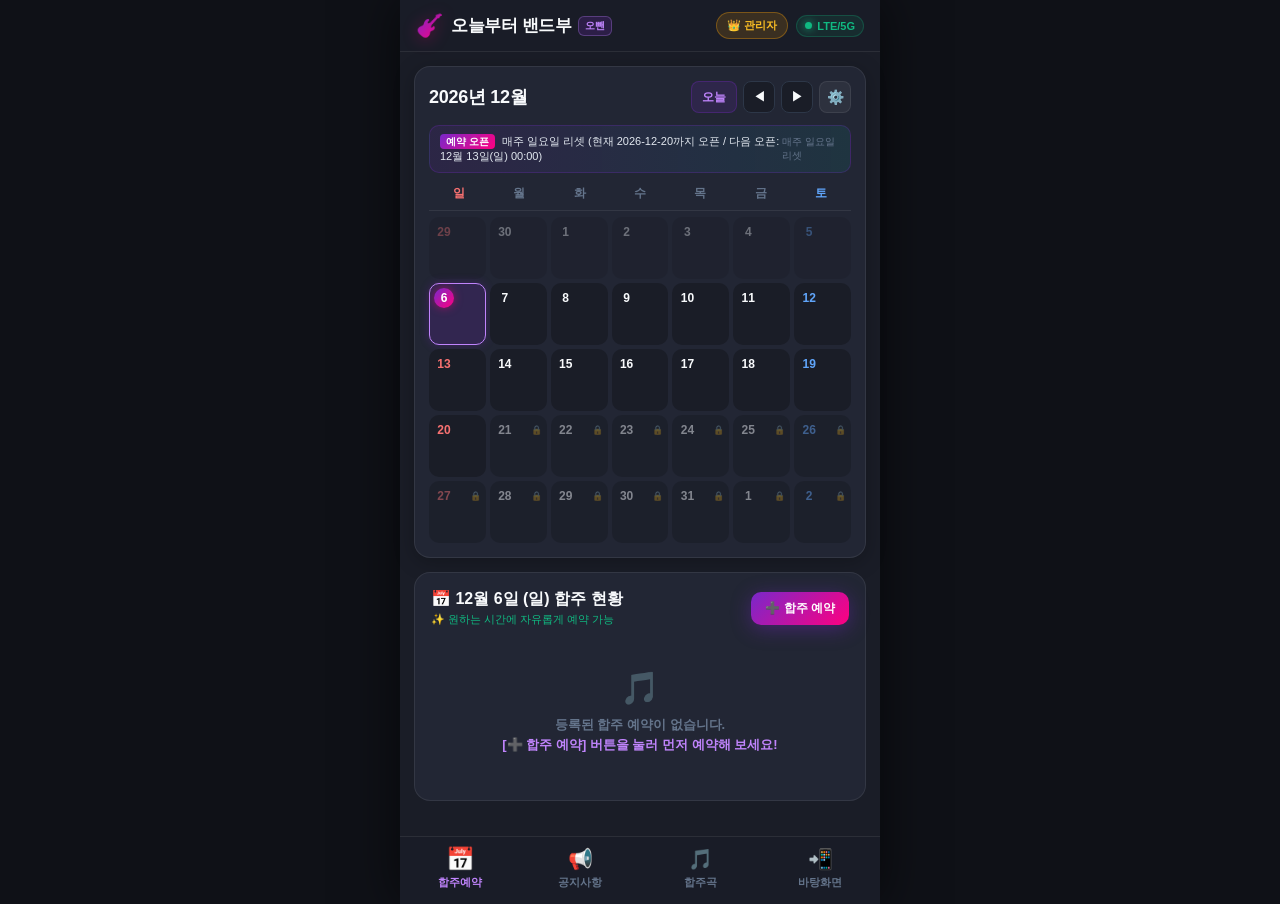
==== public/index.html @ 3eecf09f "feat: integrate Supabase data layer for 0.05s instant loading and 0% sleep mode" ====
<!DOCTYPE html>
<html lang="ko">
<head>
  <meta charset="UTF-8">
  <meta name="viewport" content="width=device-width, initial-scale=1.0, maximum-scale=5.0, user-scalable=yes, viewport-fit=cover">
  <title>오늘부터 밴드부 (오뺀) - 모바일 전용</title>
  <meta name="theme-color" content="#1a1d27">
  <link rel="icon" type="image/png" sizes="192x192" href="/icon-192.png">
  <link rel="apple-touch-icon" href="/apple-touch-icon.png">
  <link rel="apple-touch-icon" sizes="180x180" href="/apple-touch-icon.png">
  <link rel="apple-touch-icon" sizes="192x192" href="/icon-192.png">
  <link rel="stylesheet" href="style.css">
  <!-- 카카오톡 인앱 브라우저 감지 시 외부 브라우저(크롬/사파리)로 즉시 자동 탈출 -->
  <script>
    (function() {
      var ua = navigator.userAgent || '';
      var isApple = /iPhone|iPad|iPod/i.test(ua) || (/Macintosh/i.test(ua) && navigator.maxTouchPoints > 1);
      if (/KAKAOTALK/i.test(ua)) {
        var currentUrl = window.location.href;
        if (isApple) {
          window.location.href = 'kakaotalk://web/openExternal?url=' + encodeURIComponent(currentUrl);
          setTimeout(function() {
            try { window.location.href = 'kakaoweb://closeBrowser'; } catch(e) {}
          }, 300);
        } else if (/Android/i.test(ua)) {
          var cleanUrl = currentUrl.replace(/^https?:\/\//i, '');
          window.location.href = 'intent://' + cleanUrl + '#Intent;scheme=https;action=android.intent.action.VIEW;category=android.intent.category.BROWSABLE;package=com.android.chrome;end';
        }
      }
    })();
  </script>
</head>
<body>
  <div class="mobile-container">
    <!-- 카카오톡 인앱 브라우저 특별 알림 바 -->
    <div id="kakaoTopNoticeBar" style="display:none; background: linear-gradient(135deg, #fee500, #facc15); color: #111; padding: 10px 14px; margin: 10px 12px; border-radius: 12px; font-weight: 700; font-size: 13px; box-shadow: 0 4px 14px rgba(0,0,0,0.3); align-items: center; justify-content: space-between; gap: 8px;">
      <div style="line-height: 1.35;">
        <div>💬 카톡 브라우저 감지됨</div>
        <div style="font-size: 11px; font-weight: 500; color: #334155;">홈 화면 바로가기 자동 설치를 위해 전용 브라우저로 이동합니다.</div>
      </div>
      <button type="button" onclick="escapeKakaoToExternalBrowser()" style="background:#000; color:#fff; border:none; padding:7px 12px; border-radius:8px; font-weight:700; font-size:12px; white-space:nowrap; cursor:pointer;">
        🚀 전용 브라우저로 열기
      </button>
    </div>

    <!-- 상단 헤더 -->
    <header class="app-header">
      <div class="brand-wrapper">
        <div class="brand-logo">🎸</div>
        <div>
          <div style="display:flex; align-items:center; gap:6px;">
            <span class="brand-title">오늘부터 밴드부</span>
            <span class="brand-badge">오뺀</span>
          </div>
        </div>
      </div>
      <div class="header-actions-group">
        <button class="btn-admin-header" id="btnAdminLogin" onclick="openAdminLoginModal()">
          <span>👑 관리자</span>
        </button>
        <div class="admin-header-active" id="adminHeaderBadge">
          <span class="admin-badge-glow">👑 관리자 ON</span>
          <button class="btn-admin-config" onclick="openSettingsModal()" title="예약 오픈 기간 설정">⚙️ 기간설정</button>
          <button class="btn-admin-logout" onclick="logoutAdmin()">해제</button>
        </div>
        <div class="header-status" id="connectionStatus" onclick="openShareModal()">
          <span class="status-dot"></span>
          <span id="statusText">LTE/5G</span>
        </div>
      </div>
    </header>

    <!-- 1. 합주실 예약 탭 (월간 달력 그리드) -->
    <main id="tab-reservation" class="tab-content active">
      <!-- 캘린더 카드 -->
      <div class="calendar-card">
        <div class="calendar-nav-bar">
          <div class="calendar-month-title" id="calMonthTitle">2026년 10월</div>
          <div class="calendar-nav-controls">
            <button class="cal-today-btn" onclick="goToToday()">오늘</button>
            <button class="cal-nav-btn" onclick="changeMonth(-1)">◀</button>
            <button class="cal-nav-btn" onclick="changeMonth(1)">▶</button>
            <button class="cal-settings-btn" title="예약 기간 조건 설정" onclick="openSettingsModal()">⚙️</button>
          </div>
        </div>

        <!-- 예약 오픈 윈도우 안내 배너 -->
        <div class="calendar-window-info">
          <div>
            <span class="window-badge">예약 오픈</span>
            <span style="margin-left:4px;" id="windowNoticeText">일요일 기준 2주(다음 주 토요일까지)</span>
          </div>
          <div style="font-size:10px; color:var(--text-dim);">매주 일요일 리셋</div>
        </div>

        <!-- 요일 헤더 -->
        <div class="calendar-weekdays">
          <div>일</div>
          <div>월</div>
          <div>화</div>
          <div>수</div>
          <div>목</div>
          <div>금</div>
          <div>토</div>
        </div>

        <!-- 날짜 그리드 -->
        <div class="calendar-days-grid" id="calDaysGrid">
          <!-- JS로 동적 렌더링 -->
        </div>
      </div>

      <!-- 선택된 일자 상세 현황 패널 -->
      <div class="day-detail-panel">
        <div class="day-detail-header">
          <div>
            <div class="day-detail-title" id="selectedDateTitle">📅 예약 현황</div>
            <div class="day-detail-sub" id="selectedDateSub">일자를 선택해 주세요</div>
          </div>
          <button class="btn-book-primary" id="btnBookSlot" onclick="openBookingModalForSelectedDate()">
            <span>➕ 합주 예약</span>
          </button>
        </div>

        <!-- 예약 타임라인 목록 -->
        <div class="timeline-card-list" id="dayTimelineList">
          <div class="empty-state">
            <div class="empty-icon">⏳</div>
            <div class="empty-text">합주실 예약 일정을 불러오는 중입니다...</div>
          </div>
        </div>
      </div>
    </main>

    <!-- 2. 공지사항 탭 -->
    <main id="tab-notices" class="tab-content">
      <div class="section-header">
        <div class="section-title">📢 밴드부 공지사항</div>
        <button class="section-action-btn" onclick="openNoticeModal()">
          <span>✏️ 공지 작성</span>
        </button>
      </div>
      <div class="notice-list" id="noticeList">
        <!-- JS 렌더링 -->
      </div>
    </main>

    <!-- 3. 합주곡(세트리스트) 탭 -->
    <main id="tab-setlist" class="tab-content">
      <div class="section-header">
        <div class="section-title">🎵 합주곡 레퍼토리</div>
        <button class="section-action-btn" onclick="openSetlistModal()">
          <span>➕ 곡 추가</span>
        </button>
      </div>
      <div id="setlistContainer">
        <!-- JS 렌더링 -->
      </div>
    </main>

    <!-- 하단 바텀 네비게이션 바 -->
    <nav class="bottom-nav">
      <div class="nav-item active" data-tab="tab-reservation" onclick="switchTab('tab-reservation', this)">
        <div class="nav-icon">📅</div>
        <div>합주예약</div>
      </div>
      <div class="nav-item" data-tab="tab-notices" onclick="switchTab('tab-notices', this)">
        <div class="nav-icon">📢</div>
        <div>공지사항</div>
      </div>
      <div class="nav-item" data-tab="tab-setlist" onclick="switchTab('tab-setlist', this)">
        <div class="nav-icon">🎵</div>
        <div>합주곡</div>
      </div>
      <div class="nav-item" id="navItemShortcut" onclick="handleShortcutNavClick()">
        <div class="nav-icon">📲</div>
        <div>바탕화면</div>
      </div>
    </nav>
  </div>

  <!-- [모달 1] 합주실 예약 등록 및 수정 모달 (자유 시간 선택 + 팀명 직접 입력) -->
  <div class="modal-overlay" id="bookingModal">
    <div class="bottom-sheet">
      <div class="sheet-header">
        <div class="sheet-title" id="bookingModalTitle">🎸 합주실 예약 등록</div>
        <button class="sheet-close-btn" onclick="closeModal('bookingModal')">✕</button>
      </div>
      <form id="bookingForm" onsubmit="submitBooking(event)">
        <input type="hidden" id="editBookingId" value="">
        <div id="editBookingNotice" style="display:none; margin-bottom:12px; padding:10px 12px; border-radius:10px; background:rgba(56, 189, 248, 0.12); border:1px solid rgba(56, 189, 248, 0.4); font-size:12px; color:#38bdf8; font-weight:700; line-height:1.5;">
          ✏️ 예약 시 설정한 <strong>4자리 비밀번호(PIN)</strong>를 입력하시면 날짜·시간·팀명·예약자명을 자유롭게 수정할 수 있습니다.
        </div>
        <div class="form-group">
          <label class="form-label">예약 날짜</label>
          <input type="date" class="form-input" id="bookDate" onchange="onBookingDateChange()" required>
        </div>

        <!-- 당일 이미 예약된 시간대 알림 박스 -->
        <div id="modalBookedSlotsAlert" style="margin-bottom:12px; font-size:12px; padding:10px 12px; border-radius:10px; background:rgba(255,255,255,0.05); border:1px solid var(--border-light); line-height:1.5;"></div>

        <!-- 자유 시간 선택 -->
        <div class="form-row">
          <div class="form-group">
            <label class="form-label">시작 시간</label>
            <select class="form-select" id="bookStartTime" onchange="onStartTimeChange()" required></select>
          </div>
          <div class="form-group">
            <label class="form-label">종료 시간</label>
            <select class="form-select" id="bookEndTime" onchange="validateSelectedTimeRange()" required></select>
          </div>
        </div>

        <!-- 시간 유효성 및 겹침 안내 메시지 -->
        <div id="timeValidationMessage" style="font-size:12px; font-weight:700; margin-top:-6px; margin-bottom:10px; min-height:18px;"></div>

        <!-- 시간 퀵 선택 버튼 (1시간, 1.5시간, 2시간, 3시간) -->
        <div class="form-group" style="margin-top:-6px;">
          <div style="font-size:11px; color:var(--text-dim); margin-bottom:4px;">⏱️ 예약 이용 시간 빠른 설정</div>
          <div class="time-duration-row">
            <button type="button" class="time-dur-btn" onclick="setQuickDuration(60)">1시간</button>
            <button type="button" class="time-dur-btn" onclick="setQuickDuration(90)">1.5시간</button>
            <button type="button" class="time-dur-btn" onclick="setQuickDuration(120)">2시간</button>
            <button type="button" class="time-dur-btn" onclick="setQuickDuration(180)">3시간</button>
          </div>
        </div>

        <!-- 예약자 이름 & 팀명 직접 입력 -->
        <div class="form-row">
          <div class="form-group">
            <label class="form-label">예약자 성함</label>
            <input type="text" class="form-input" id="bookMemberName" placeholder="예: 홍길동" required>
          </div>
          <div class="form-group">
            <div style="display:flex; justify-content:space-between; align-items:center; margin-bottom:4px;">
              <label class="form-label" style="margin-bottom:0;">팀명</label>
              <button type="button" class="btn-chip-edit" onclick="openTeamChipsModal()" title="팀명 목록 관리자 수정">✏️ 수정</button>
            </div>
            <select class="form-select" id="bookBandTeam" onchange="onBandTeamChange()" required>
              <!-- JS 동적 렌더링 -->
            </select>
          </div>
        </div>

        <div class="form-group">
          <label class="form-label" id="bookingPinLabel">🔒 본인 확인 비밀번호 (PIN 숫자 4자리)</label>
          <input type="password" maxlength="4" pattern="\d{4}" class="form-input" id="bookPin" placeholder="수정·취소 시 사용할 숫자 4자리" required>
        </div>

        <button type="submit" class="btn-submit" id="btnSubmitBooking">예약 완료하기</button>
      </form>
    </div>
  </div>

  <!-- [모달 2] 예약 취소 확인 모달 -->
  <div class="modal-overlay" id="cancelModal">
    <div class="bottom-sheet">
      <div class="sheet-header">
        <div class="sheet-title">🗑️ 합주실 예약 취소</div>
        <button class="sheet-close-btn" onclick="closeModal('cancelModal')">✕</button>
      </div>
      <form id="cancelForm" onsubmit="submitCancel(event)">
        <input type="hidden" id="cancelResId">
        <div style="font-size:14px; color:var(--text-sub); margin-bottom:14px;" id="cancelTargetDesc">
          예약을 취소하시겠습니까?
        </div>
        <div class="form-group">
          <label class="form-label">예약 시 등록한 4자리 비밀번호(PIN)</label>
          <input type="password" maxlength="4" pattern="\d{4}" class="form-input" id="cancelPin" placeholder="숫자 4자리" required>
        </div>
        <button type="submit" class="btn-submit" style="background:#ef4444; box-shadow:none;">예약 취소 확인</button>
      </form>
    </div>
  </div>

  <!-- [모달 3] 관리자 예약 조건 설정 모달 (2주 룰 수정) -->
  <div class="modal-overlay" id="settingsModal">
    <div class="bottom-sheet">
      <div class="sheet-header">
        <div class="sheet-title">⚙️ 관리자 예약 기간 조건 설정</div>
        <button class="sheet-close-btn" onclick="closeModal('settingsModal')">✕</button>
      </div>
      <form id="settingsForm" onsubmit="submitSettings(event)">
        <div style="font-size:12px; color:var(--text-sub); margin-bottom:12px; line-height:1.5;">
          매주 일요일에 리셋되어 다음 주까지의 합주실 예약이 순차 오픈되는 기간 규칙을 설정합니다.
        </div>
        <div class="form-group">
          <label class="form-label">예약 오픈 범위 (주차 수)</label>
          <div class="quick-chip-group" style="margin-bottom:8px;">
            <button type="button" class="quick-chip" onclick="document.getElementById('cfgOpenWeeks').value='2'">2주 (기본)</button>
            <button type="button" class="quick-chip" onclick="document.getElementById('cfgOpenWeeks').value='3'">3주 (추천)</button>
            <button type="button" class="quick-chip" onclick="document.getElementById('cfgOpenWeeks').value='4'">4주 (1달)</button>
            <button type="button" class="quick-chip" onclick="document.getElementById('cfgOpenWeeks').value='52'">전체 오픈</button>
          </div>
          <select class="form-select" id="cfgOpenWeeks">
            <option value="1">1주 (당일이 속한 주 토요일까지)</option>
            <option value="2" selected>2주 (달력상 2줄: 이번 주 + 다음 주 토요일까지 / 기본값)</option>
            <option value="3">3주 (달력상 3줄: 다다음 주 토요일까지)</option>
            <option value="4">4주 (달력상 4줄: 한 달 전체)</option>
            <option value="8">8주 (두 달 전체 오픈)</option>
            <option value="52">52주 (1년 전체 상시 오픈)</option>
          </select>
        </div>
        <div class="form-group">
          <label class="form-label">리셋 기준 요일</label>
          <select class="form-select" id="cfgResetDay">
            <option value="0" selected>일요일 (기본값: 매주 일요일에 다음 주 오픈)</option>
            <option value="1">월요일 (매주 월요일에 오픈)</option>
          </select>
        </div>
        <div class="form-group">
          <label class="form-label">🔑 카카오 JavaScript 키 (카톡 바로 연동용)</label>
          <input type="text" class="form-input" id="cfgKakaoJsKey" placeholder="카카오 디벨로퍼스에서 발급받은 JS 키">
          <div style="font-size:11px; color:var(--text-dim); margin-top:4px; line-height:1.4;">
            ※ 등록 시 카카오톡 앱이 직접 실행되어 <strong>채팅방/친구 선택 창</strong>이 바로 열립니다.
          </div>
        </div>
        <div class="form-group">
          <label class="form-label">🔒 관리자 확인 비밀번호 (PIN)</label>
          <input type="password" maxlength="4" class="form-input" id="cfgAdminPin" placeholder="기본 관리자 PIN: 9999" required>
        </div>
        <button type="submit" class="btn-submit">설정 저장하기</button>
      </form>
    </div>
  </div>

  <!-- [모달 4] 새 공지 작성 모달 -->
  <div class="modal-overlay" id="noticeModal">
    <div class="bottom-sheet">
      <div class="sheet-header">
        <div class="sheet-title">📢 새 공지사항 등록</div>
        <button class="sheet-close-btn" onclick="closeModal('noticeModal')">✕</button>
      </div>
      <form id="noticeForm" onsubmit="submitNotice(event)">
        <div class="form-group">
          <label class="form-label">분류</label>
          <select class="form-select" id="noticeCategory">
            <option value="필독">📌 필독</option>
            <option value="합주">🎵 합주 일정</option>
            <option value="회비">💰 회비 공지</option>
            <option value="행사">🎉 공연/행사</option>
            <option value="일반">💬 일반 공지</option>
          </select>
        </div>
        <div class="form-group">
          <label class="form-label">공지 제목</label>
          <input type="text" class="form-input" id="noticeTitle" placeholder="공지 제목을 입력해 주세요" required>
        </div>
        <div class="form-group">
          <label class="form-label">공지 내용</label>
          <textarea class="form-textarea" id="noticeContent" rows="5" placeholder="공지 내용을 입력해 주세요" required></textarea>
        </div>
        <div class="form-row">
          <div class="form-group">
            <label class="form-label">작성자</label>
            <input type="text" class="form-input" id="noticeAuthor" placeholder="예: 밴드장" required>
          </div>
          <div class="form-group">
            <label class="form-label">작성자 PIN (4자리)</label>
            <input type="password" maxlength="4" class="form-input" id="noticePin" placeholder="삭제용 4자리" required>
          </div>
        </div>
        <div class="form-group" style="display:flex; align-items:center; gap:8px;">
          <input type="checkbox" id="noticeIsPinned" style="width:18px; height:18px; accent-color:var(--accent-purple);">
          <label for="noticeIsPinned" style="font-size:13px; font-weight:700;">상단 중요 공지로 고정 (PIN)</label>
        </div>
        <button type="submit" class="btn-submit">공지 등록하기</button>
      </form>
    </div>
  </div>

  <!-- [모달 5] 새 곡 추가 모달 -->
  <div class="modal-overlay" id="setlistModal">
    <div class="bottom-sheet">
      <div class="sheet-header">
        <div class="sheet-title">🎵 연습곡 추가</div>
        <button class="sheet-close-btn" onclick="closeModal('setlistModal')">✕</button>
      </div>
      <form id="setlistForm" onsubmit="submitSetlist(event)">
        <div class="form-row">
          <div class="form-group">
            <label class="form-label">곡명</label>
            <input type="text" class="form-input" id="songTitle" placeholder="예: 나는 나비" required>
          </div>
          <div class="form-group">
            <label class="form-label">아티스트</label>
            <input type="text" class="form-input" id="songArtist" placeholder="예: YB" required>
          </div>
        </div>
        <div class="form-row">
          <div class="form-group">
            <label class="form-label">Key (키)</label>
            <input type="text" class="form-input" id="songKey" placeholder="예: A, 원키">
          </div>
          <div class="form-group">
            <label class="form-label">템포 (BPM)</label>
            <input type="text" class="form-input" id="songTempo" placeholder="예: 130 BPM">
          </div>
        </div>
        <div class="form-group">
          <label class="form-label">유튜브 참고 영상 링크</label>
          <input type="url" class="form-input" id="songYoutube" placeholder="https://www.youtube.com/...">
        </div>
        <div class="form-group">
          <label class="form-label">악보 / 코드 링크</label>
          <input type="url" class="form-input" id="songSheet" placeholder="악보 또는 코드 링크 URL">
        </div>
        <div class="form-group">
          <label class="form-label">파트별 메모</label>
          <input type="text" class="form-input" id="songMemo" placeholder="예: 인트로 건반 솔로, 베이스 드롭">
        </div>
        <button type="submit" class="btn-submit">곡 등록하기</button>
      </form>
    </div>
  </div>

  <!-- [모달 7] LTE/5G 접속 안내 모달 -->
  <div class="modal-overlay" id="shareModal">
    <div class="bottom-sheet">
      <div class="sheet-header">
        <div class="sheet-title">🌐 밴드부 모바일 링크 안내</div>
        <button class="sheet-close-btn" onclick="closeModal('shareModal')">✕</button>
      </div>
      <div style="font-size:13px; line-height:1.6; color:var(--text-sub);">
        <p style="margin-bottom:10px;">
          <strong style="color:var(--text-main);">🔒 인프라 100% 완전 분리:</strong><br>
          기존 배송스케줄 시스템과 일절 간섭 없는 24시간 독립 클라우드 서버입니다.
        </p>
        <div style="background:var(--bg-secondary); border:1px solid var(--border-color); border-radius:10px; padding:12px; margin-bottom:12px;">
          <div style="font-size:12px; font-weight:700; color:var(--accent-cyan); margin-bottom:4px;">📱 현재 접속 중인 링크</div>
          <div style="font-size:12px; color:var(--text-main); word-break:break-all;" id="cloudUrlDisplay">
            브라우저 주소창 링크를 복사하여 밴드부 단톡방에 공유하세요!
          </div>
        </div>
      </div>
    </div>
  </div>

  <!-- [모달 8] 관리자 모드 인증 모달 -->
  <div class="modal-overlay" id="adminLoginModal">
    <div class="bottom-sheet">
      <div class="sheet-header">
        <div class="sheet-title">👑 관리자 모드 활성화</div>
        <button class="sheet-close-btn" onclick="closeModal('adminLoginModal')">✕</button>
      </div>
      <form id="adminLoginForm" onsubmit="submitAdminLogin(event)">
        <div style="font-size:13px; color:var(--text-sub); margin-bottom:14px; line-height:1.5;">
          관리자 비밀번호를 입력하시면 <strong>합주 강제 취소</strong> 및 <strong>예약 오픈 기간 설정</strong> 권한이 활성화됩니다.
        </div>
        <div class="form-group">
          <label class="form-label">관리자 비밀번호 (PIN)</label>
          <input type="password" maxlength="4" class="form-input" id="adminInputPin" placeholder="기본 PIN: 9999" required autofocus>
        </div>
        <button type="submit" class="btn-submit" style="background:linear-gradient(135deg, #f59e0b 0%, #ef4444 100%);">관리자 모드 실행</button>
      </form>
    </div>
  </div>

  <!-- [모달 9] 팀명 빠른 선택 메뉴 수정 모달 -->
  <div class="modal-overlay" id="teamChipsModal">
    <div class="bottom-sheet">
      <div class="sheet-header">
        <div class="sheet-title">🏷️ 팀명 빠른 선택 메뉴 수정</div>
        <button class="sheet-close-btn" onclick="closeModal('teamChipsModal')">✕</button>
      </div>
      <form id="teamChipsForm" onsubmit="submitTeamChips(event)">
        <div style="font-size:12px; color:var(--text-sub); margin-bottom:12px; line-height:1.5;">
          합주실 예약 창에 노출될 팀명 버튼 목록을 <strong>쉼표(,)</strong>로 구분하여 입력해 주세요.<br>
          (예: <code>전체합주, 정기 1팀, 주말팀, A팀, 개인연습</code>)
        </div>
        <div class="form-group">
          <label class="form-label">팀명/소속 메뉴 목록 (쉼표 구분)</label>
          <textarea class="form-input" id="inputQuickTeams" rows="3" placeholder="예: 전체합주, 정기 1팀, 주말팀, A팀, 개인연습" required style="resize:none; font-size:13px; line-height:1.5;"></textarea>
        </div>
        <div class="form-group" id="groupTeamChipsPin">
          <label class="form-label">🔒 관리자 확인 비밀번호 (PIN)</label>
          <input type="password" maxlength="4" class="form-input" id="inputTeamChipsPin" placeholder="기본 관리자 PIN: 9999" required>
        </div>
        <button type="submit" class="btn-submit">메뉴 저장하기</button>
      </form>
    </div>
  </div>

  <!-- [모달 10] 합주실 예약 완료 및 카카오톡 공유 모달 -->
  <div class="modal-overlay" id="bookingSuccessModal">
    <div class="bottom-sheet" style="text-align: center;">
      <div class="sheet-header" style="justify-content: center; position: relative;">
        <div class="sheet-title" style="font-size: 18px; color: var(--accent-cyan);">🎉 합주실 예약 완료!</div>
        <button class="sheet-close-btn" style="position: absolute; right: 0;" onclick="closeModal('bookingSuccessModal')">✕</button>
      </div>
      <div class="booking-success-card" id="bookingSuccessSummary">
        <!-- JS 동적 렌더링 -->
      </div>
      <div style="display: flex; flex-direction: column; gap: 10px; margin-top: 18px;">
        <button type="button" class="btn-kakao-share" onclick="shareCurrentBookingSuccess()">
          <span style="font-size: 17px;">💬</span> 카카오톡으로 공유하기
        </button>
        <button type="button" class="btn-close-gray" onclick="closeModal('bookingSuccessModal')">
          닫기
        </button>
      </div>
    </div>
  </div>

  <!-- [모달 8] 바탕화면 바로가기 선택 모달 (순수 크롬 바로가기 / 사파리 바로가기) -->
  <div class="modal-overlay" id="shortcutModal">
    <div class="bottom-sheet shortcut-sheet">
      <div class="sheet-header">
        <div class="sheet-title">📲 바탕화면 바로가기 추가</div>
        <button class="sheet-close" onclick="closeModal('shortcutModal')">✕</button>
      </div>
      <div class="modal-body" style="padding: 16px 20px 24px;">
        <div class="shortcut-hero-card">
          <img src="/icon.svg" alt="오뺀" class="shortcut-hero-icon">
          <div class="shortcut-hero-info">
            <div class="shortcut-hero-title">오늘부터 밴드부 (오뺀)</div>
            <div class="shortcut-hero-sub">앱 설치 없이, 크롬·사파리 브라우저 바로가기로 바탕화면에 깔끔하게 등록됩니다.</div>
          </div>
        </div>

        <!-- 카카오톡 인앱 브라우저 특별 알림 -->
        <div class="shortcut-kakao-tip" id="shortcutKakaoTip" style="display: none; margin-top: 10px;">
          <div style="font-size: 13px; font-weight: 800; color: #facc15; margin-bottom: 4px;">
            💬 카카오톡 인앱 브라우저 감지됨
          </div>
          <div style="font-size: 12px; color: #cbd5e1; line-height: 1.5;">
            아래 버튼을 누르시면 크롬/사파리로 자동 이동합니다!
          </div>
        </div>

        <!-- 순수 바로가기 선택창: 1. 크롬 바로가기 / 2. 사파리 바로가기 -->
        <div class="shortcut-choice-container" style="display: flex; flex-direction: column; gap: 12px; margin: 16px 0 14px;">
          <!-- 1. 크롬 바로가기 -->
          <button type="button" class="btn-shortcut-option-chrome" id="btnAutoInstall" onclick="executeChromeShortcut()">
            <span style="font-size: 26px;" id="btnAutoInstallIcon">🌐</span>
            <div style="flex: 1; text-align: left;">
              <div style="font-size: 16px; font-weight: 800; color: #4ade80;" id="btnAutoInstallText">크롬 바로가기</div>
              <div style="font-size: 12px; color: #cbd5e1; margin-top: 2px;">앱 설치 없이 크롬 마크가 달린 순수 바로가기 추가</div>
            </div>
            <span style="font-size: 16px; color: #4ade80; opacity: 0.9;">➔</span>
          </button>

          <!-- 2. 사파리 바로가기 -->
          <button type="button" class="btn-shortcut-option-safari" id="btnSafariShortcut" onclick="executeSafariShortcut()">
            <span style="font-size: 26px;">🍎</span>
            <div style="flex: 1; text-align: left;">
              <div style="font-size: 16px; font-weight: 800; color: #38bdf8;">사파리 바로가기</div>
              <div style="font-size: 12px; color: #cbd5e1; margin-top: 2px;">아이폰/아이패드 사파리 홈 화면 추가 이미지 보기</div>
            </div>
            <span style="font-size: 16px; color: #38bdf8; opacity: 0.9;">➔</span>
          </button>
        </div>

        <!-- 보조 안내 토글 (WTT 호환 유지) -->
        <button type="button" class="btn-shortcut-action-guide" id="btnToggleGuide" onclick="toggleShortcutGuide()" style="display:none;">
          <span id="guideArrowIcon">▼</span>
        </button>
        <div class="shortcut-guide-box" id="shortcutGuideBox" style="display: none;"></div>

        <button type="button" class="btn-shortcut-secondary" onclick="closeModal('shortcutModal')">
          닫기
        </button>
      </div>
    </div>
  </div>

  <!-- [모달 9] 사파리 바로가기 스크린샷 모달 (1번 스크린샷 표출 + 터치 확대 지원) -->
  <div class="modal-overlay" id="iosInstallGuideModal">
    <div class="bottom-sheet ios-guide-sheet" style="max-height: 94vh; overflow-y: auto; max-width: 540px; width: 100%;">
      <div class="sheet-header" style="padding: 14px 14px 10px;">
        <div class="sheet-title">🍎 사파리(Safari) 바로가기 추가 방법</div>
        <button class="sheet-close" onclick="closeModal('iosInstallGuideModal')">✕</button>
      </div>
      <div class="modal-body" style="padding: 10px 10px 20px; text-align: center;">
        <div id="iosKakaoAlert" style="display: none; background: linear-gradient(135deg, #fee500, #facc15); color: #000; padding: 12px 14px; border-radius: 12px; margin-bottom: 12px; text-align: left;">
          <div style="font-size: 13px; font-weight: 800; margin-bottom: 6px;">💬 카톡에서는 사파리로 먼저 열어주세요!</div>
          <button type="button" onclick="escapeKakaoToExternalBrowser('safari')" style="width: 100%; background: #000; color: #fff; border: none; padding: 10px; border-radius: 8px; font-weight: 800; font-size: 13px; cursor: pointer;">
            🚀 사파리(Safari)로 바로 열기
          </button>
        </div>

        <div style="font-size: 14px; font-weight: 800; color: #38bdf8; margin-bottom: 8px;">
          1번 [공유 📤] 터치 ➔ 2번 [+ 홈 화면에 추가] 터치!
        </div>

        <!-- 확대 안내 및 원터치 확대 버튼 -->
        <div style="display: flex; gap: 8px; justify-content: center; margin-bottom: 8px;">
          <button type="button" class="btn-manual-zoom-trigger" onclick="openImageZoom('/safari-guide.jpg', '사파리 바로가기 추가 방법 (우측 메뉴 확대)', 2.2, 'right')">
            🔍 1·2번 표시 부분 크게 확대보기
          </button>
          <button type="button" class="btn-manual-zoom-trigger secondary" onclick="openImageZoom('/safari-guide.jpg', '사파리 바로가기 추가 방법', 1.5, 'center')">
            🖼️ 전체 사진 확대
          </button>
        </div>

        <!-- 사용자 첨부 1번 스크린샷 (좌측 불필요한 여백 제거 후 핵심 메뉴 1.6배 크게 기본 표출 + 터치 시 전체화면 확대 뷰어 실행) -->
        <div class="manual-zoomable-card" onclick="openImageZoom('/safari-guide.jpg', '사파리 바로가기 추가 방법 (우측 메뉴 확대)', 2.2, 'right')" style="border-radius: 14px; overflow: hidden; border: 2px solid rgba(56, 189, 248, 0.65); box-shadow: 0 8px 25px rgba(0, 0, 0, 0.5); margin-bottom: 14px; background: #000; position: relative; cursor: zoom-in;">
          <img src="/safari-guide.jpg" alt="사파리 바로가기 추가 방법 스크린샷" style="width: 158%; max-width: none; margin-left: -58%; height: auto; display: block;">
          <div class="manual-zoom-badge">🔍 사진을 터치하면 전체화면으로 확대됩니다</div>
        </div>

        <button type="button" class="btn-shortcut-primary" onclick="closeModal('iosInstallGuideModal')" style="margin-top: 4px;">
          확인 (닫기)
        </button>
      </div>
    </div>
  </div>

  <!-- [모달 11] 크롬(Chrome) 순수 바로가기 안내 모달 (첨부 3단계 스크린샷 표출 + 터치 확대 지원) -->
  <iframe id="iosProfileDownloadFrame" style="display:none; width:0; height:0; border:0;"></iframe>
  <div class="modal-overlay" id="iosProfileCompleteModal">
    <div class="bottom-sheet ios-guide-sheet" style="max-height: 94vh; overflow-y: auto; max-width: 540px; width: 100%;">
      <div class="sheet-header" style="padding: 14px 14px 10px;">
        <div class="sheet-title">🌐 크롬(Chrome) 바로가기 추가 방법</div>
        <button class="sheet-close" onclick="closeModal('iosProfileCompleteModal')">✕</button>
      </div>
      <div class="modal-body" style="padding: 10px 10px 20px; text-align: center;">
        <div style="font-size: 12px; font-weight: 700; color: #fde047; background: rgba(250, 204, 21, 0.12); border: 1px solid rgba(250, 204, 21, 0.35); border-radius: 10px; padding: 8px 10px; margin-bottom: 12px;">
          🔍 각 설명 사진을 터치하시면 전체화면으로 크게 확대해서 보실 수 있습니다!
        </div>

        <!-- 1단계 스크린샷 -->
        <div style="text-align: left; margin-bottom: 16px;">
          <div style="display: flex; align-items: center; justify-content: space-between; margin-bottom: 6px;">
            <div style="font-size: 14px; font-weight: 800; color: #4ade80;">
              1️⃣ 크롬 우측 상단 점 3개 메뉴 [ ⋮ ] 터치
            </div>
            <button type="button" class="btn-step-zoom" onclick="openImageZoom('/chrome-guide-1.jpg', '1단계: 우측 상단 점 3개 메뉴 [⋮] 터치', 1.8, 'top-right')">🔍 확대</button>
          </div>
          <div class="manual-zoomable-card" onclick="openImageZoom('/chrome-guide-1.jpg', '1단계: 우측 상단 점 3개 메뉴 [⋮] 터치', 1.8, 'top-right')" style="border-radius: 12px; overflow: hidden; border: 2px solid rgba(74, 222, 128, 0.55); box-shadow: 0 6px 20px rgba(0, 0, 0, 0.45); background: #000; position: relative; cursor: zoom-in;">
            <img src="/chrome-guide-1.jpg" alt="1단계: 점 3개 메뉴 터치" style="width: 100%; height: auto; display: block;">
            <div class="manual-zoom-badge">🔍 터치하여 크게 확대</div>
          </div>
        </div>

        <!-- 2단계 스크린샷 -->
        <div style="text-align: left; margin-bottom: 16px;">
          <div style="display: flex; align-items: center; justify-content: space-between; margin-bottom: 6px;">
            <div style="font-size: 14px; font-weight: 800; color: #4ade80;">
              2️⃣ 메뉴에서 [설치 및 바로가기 만들기] 터치
            </div>
            <button type="button" class="btn-step-zoom" onclick="openImageZoom('/chrome-guide-2.jpg', '2단계: [설치 및 바로가기 만들기] 터치', 1.8, 'bottom')">🔍 확대</button>
          </div>
          <div class="manual-zoomable-card" onclick="openImageZoom('/chrome-guide-2.jpg', '2단계: [설치 및 바로가기 만들기] 터치', 1.8, 'bottom')" style="border-radius: 12px; overflow: hidden; border: 2px solid rgba(74, 222, 128, 0.55); box-shadow: 0 6px 20px rgba(0, 0, 0, 0.45); background: #000; position: relative; cursor: zoom-in;">
            <img src="/chrome-guide-2.jpg" alt="2단계: 설치 및 바로가기 만들기 터치" style="width: 100%; height: auto; display: block;">
            <div class="manual-zoom-badge">🔍 터치하여 크게 확대</div>
          </div>
        </div>

        <!-- 3단계 스크린샷 -->
        <div style="text-align: left; margin-bottom: 16px;">
          <div style="display: flex; align-items: center; justify-content: space-between; margin-bottom: 6px;">
            <div style="font-size: 14px; font-weight: 800; color: #4ade80;">
              3️⃣ [바로가기 만들기] 터치!
            </div>
            <button type="button" class="btn-step-zoom" onclick="openImageZoom('/chrome-guide-3.jpg', '3단계: [바로가기 만들기] 터치', 1.8, 'center')">🔍 확대</button>
          </div>
          <div class="manual-zoomable-card" onclick="openImageZoom('/chrome-guide-3.jpg', '3단계: [바로가기 만들기] 터치', 1.8, 'center')" style="border-radius: 12px; overflow: hidden; border: 2px solid rgba(74, 222, 128, 0.55); box-shadow: 0 6px 20px rgba(0, 0, 0, 0.45); background: #000; position: relative; cursor: zoom-in;">
            <img src="/chrome-guide-3.jpg" alt="3단계: 바로가기 만들기 터치" style="width: 100%; height: auto; display: block;">
            <div class="manual-zoom-badge">🔍 터치하여 크게 확대</div>
          </div>
        </div>

        <button type="button" class="btn-shortcut-primary" onclick="closeModal('iosProfileCompleteModal')" style="background: linear-gradient(135deg, #16a34a, #15803d); width: 100%;">
          확인 (닫기)
        </button>
      </div>
    </div>
  </div>

  <!-- [모달 12] 매뉴얼 이미지 전체화면 핀치/터치 줌 뷰어 모달 -->
  <div class="image-zoom-overlay" id="imageZoomModal">
    <div class="image-zoom-header">
      <div class="image-zoom-title" id="imageZoomTitle">🔍 매뉴얼 확대 보기</div>
      <button type="button" class="image-zoom-close" onclick="closeImageZoom()">✕ 닫기</button>
    </div>
    <div class="image-zoom-hint">
      💡 손가락으로 상하좌우 이동하거나 두 손가락/하단 버튼으로 확대·축소하세요
    </div>
    <div class="image-zoom-viewport" id="imageZoomViewport">
      <div class="image-zoom-canvas" id="imageZoomCanvas">
        <img id="imageZoomTarget" src="" alt="확대 이미지" ondblclick="toggleDoubleTapZoom(event)">
      </div>
    </div>
    <div class="image-zoom-controls">
      <button type="button" class="btn-zoom-ctrl" onclick="adjustImageZoom(-0.5)">➖ 축소</button>
      <button type="button" class="btn-zoom-ctrl" id="btnZoomLevelText" onclick="setImageZoom(1)">100%</button>
      <button type="button" class="btn-zoom-ctrl highlight" onclick="setImageZoom(2.2)">🔍 2.2배</button>
      <button type="button" class="btn-zoom-ctrl" onclick="adjustImageZoom(0.6)">➕ 확대</button>
      <button type="button" class="btn-zoom-ctrl close" onclick="closeImageZoom()">닫기</button>
    </div>
  </div>

  <!-- 토스트 알림 메시지 (클립보드 복사 등) -->
  <div id="toastAlert" class="toast-alert"></div>

  <!-- [절전 모드] 서버 트래픽 & 배터리 절약 오버레이 -->
  <div id="sleepModeOverlay" class="sleep-mode-overlay" onclick="wakeFromSleep()">
    <div class="sleep-mode-card">
      <div style="font-size: 40px; margin-bottom: 12px;">🌙</div>
      <div style="font-size: 17px; font-weight: 800; color: var(--accent-cyan); margin-bottom: 8px;">절전 모드 작동 중</div>
      <div style="font-size: 13px; color: var(--text-sub); line-height: 1.6; margin-bottom: 16px;">
        10분 동안 조작이 없어 서버 트래픽과<br>스마트폰 배터리를 절약 중입니다.
      </div>
      <button type="button" class="btn-wake" onclick="wakeFromSleep()">
        ⚡ 화면을 터치하여 계속하기
      </button>
    </div>
  </div>

  <!-- 카카오톡 공식 공유 JavaScript SDK -->
  <script src="https://t1.kakaocdn.net/kakao_js_sdk/2.7.4/kakao.min.js"></script>
  <!-- Supabase 클라이언트 설정 및 직결 데이터 계층 (0.05초 즉시 로딩, 0초 절전모드) -->
  <script src="js/supabase-config.js"></script>
  <script src="js/oband-db.js"></script>
  <script src="app.js"></script>
</body>
</html>
---- public/style.css ----
/* 오늘부터 밴드부 (오뺀) - 모바일 전용 프리미엄 테마 */
:root {
  --bg-primary: #0f1117;
  --bg-secondary: #1a1d27;
  --bg-card: #222634;
  --bg-card-hover: #2a3042;
  --accent-purple: #7928ca;
  --accent-cyan: #00dfd8;
  --accent-orange: #ff5722;
  --accent-gradient: linear-gradient(135deg, #7928ca 0%, #ff0080 100%);
  --accent-glow: 0 4px 20px rgba(121, 40, 202, 0.4);
  --text-main: #f8fafc;
  --text-sub: #94a3b8;
  --text-dim: #64748b;
  --border-color: #2d3748;
  --border-light: rgba(255, 255, 255, 0.08);
  --success: #10b981;
  --danger: #ef4444;
  --warning: #f59e0b;
  --safe-bottom: env(safe-area-inset-bottom, 16px);
}

* {
  box-sizing: border-box;
  margin: 0;
  padding: 0;
  -webkit-tap-highlight-color: transparent;
  font-family: -apple-system, BlinkMacSystemFont, "Pretendard", "Apple SD Gothic Neo", "Noto Sans KR", sans-serif;
}

body {
  background-color: var(--bg-primary);
  color: var(--text-main);
  min-height: 100vh;
  display: flex;
  justify-content: center;
  align-items: flex-start;
  overflow-x: hidden;
}

/* 모바일 뷰포트 컨테이너 (스마트폰 최적화) */
.mobile-container {
  width: 100%;
  max-width: 480px;
  min-height: 100vh;
  background-color: var(--bg-secondary);
  display: flex;
  flex-direction: column;
  position: relative;
  box-shadow: 0 0 50px rgba(0, 0, 0, 0.6);
  padding-bottom: calc(75px + var(--safe-bottom));
}

/* 상단 헤더 */
.app-header {
  position: sticky;
  top: 0;
  z-index: 50;
  background: rgba(26, 29, 39, 0.95);
  backdrop-filter: blur(12px);
  -webkit-backdrop-filter: blur(12px);
  border-bottom: 1px solid var(--border-light);
  padding: 12px 16px;
  display: flex;
  justify-content: space-between;
  align-items: center;
}

.brand-wrapper {
  display: flex;
  align-items: center;
  gap: 8px;
}

.brand-logo {
  font-size: 22px;
  background: var(--accent-gradient);
  -webkit-background-clip: text;
  -webkit-text-fill-color: transparent;
  filter: drop-shadow(0 2px 8px rgba(255, 0, 128, 0.3));
}

.brand-title {
  font-size: 17px;
  font-weight: 800;
  letter-spacing: -0.4px;
}

.brand-badge {
  font-size: 10px;
  background: rgba(121, 40, 202, 0.2);
  color: #c084fc;
  border: 1px solid rgba(192, 132, 252, 0.3);
  padding: 2px 6px;
  border-radius: 6px;
  font-weight: 700;
}

.header-status {
  display: flex;
  align-items: center;
  gap: 5px;
  font-size: 11px;
  color: var(--success);
  font-weight: 600;
  background: rgba(16, 185, 129, 0.1);
  padding: 4px 8px;
  border-radius: 20px;
  border: 1px solid rgba(16, 185, 129, 0.25);
  cursor: pointer;
}

.status-dot {
  width: 7px;
  height: 7px;
  background: var(--success);
  border-radius: 50%;
  box-shadow: 0 0 8px var(--success);
  animation: pulse 2s infinite;
}

@keyframes pulse {
  0% { transform: scale(0.95); opacity: 0.8; }
  50% { transform: scale(1.15); opacity: 1; }
  100% { transform: scale(0.95); opacity: 0.8; }
}

/* 탭 컨텐츠 영역 */
.tab-content {
  display: none;
  padding: 14px;
  animation: fadeIn 0.2s ease-in-out;
}

.tab-content.active {
  display: block;
}

@keyframes fadeIn {
  from { opacity: 0; transform: translateY(4px); }
  to { opacity: 1; transform: translateY(0); }
}

/* -------------------------------------------------------------
   섹션 헤더 및 우측 상단 액션 버튼 스타일 (공지작성, 곡추가, 부원등록)
------------------------------------------------------------- */
.section-header {
  display: flex;
  justify-content: space-between;
  align-items: center;
  margin-bottom: 14px;
  padding: 4px 0 10px 0;
  border-bottom: 1px solid var(--border-light);
}

.section-title {
  font-size: 17px;
  font-weight: 800;
  color: var(--text-main);
  display: flex;
  align-items: center;
  gap: 6px;
  letter-spacing: -0.3px;
}

.section-action-btn {
  background: var(--accent-gradient);
  color: #ffffff;
  border: none;
  font-size: 12px;
  font-weight: 800;
  padding: 7px 14px;
  border-radius: 20px;
  display: flex;
  align-items: center;
  gap: 5px;
  cursor: pointer;
  box-shadow: var(--accent-glow);
  transition: all 0.15s ease;
  white-space: nowrap;
}

.section-action-btn:hover {
  filter: brightness(1.1);
  box-shadow: 0 4px 16px rgba(255, 0, 128, 0.4);
}

.section-action-btn:active {
  transform: scale(0.95);
}

/* -------------------------------------------------------------
   월간 캘린더 (Monthly Calendar) 스타일
------------------------------------------------------------- */
.calendar-card {
  background: var(--bg-card);
  border: 1px solid var(--border-light);
  border-radius: 16px;
  padding: 14px;
  margin-bottom: 14px;
  box-shadow: 0 4px 20px rgba(0, 0, 0, 0.25);
  touch-action: pan-y;
  user-select: none;
  -webkit-user-select: none;
}

.calendar-nav-bar {
  display: flex;
  justify-content: space-between;
  align-items: center;
  margin-bottom: 12px;
}

.calendar-month-title {
  font-size: 18px;
  font-weight: 800;
  color: var(--text-main);
  letter-spacing: -0.3px;
}

.calendar-nav-controls {
  display: flex;
  align-items: center;
  gap: 6px;
}

.cal-nav-btn {
  background: var(--bg-secondary);
  border: 1px solid var(--border-color);
  color: var(--text-main);
  border-radius: 8px;
  width: 32px;
  height: 32px;
  display: flex;
  align-items: center;
  justify-content: center;
  font-size: 13px;
  cursor: pointer;
  transition: all 0.15s;
}

.cal-nav-btn:active {
  background: var(--bg-card-hover);
  transform: scale(0.95);
}

.cal-today-btn {
  background: rgba(121, 40, 202, 0.15);
  border: 1px solid rgba(121, 40, 202, 0.3);
  color: #c084fc;
  border-radius: 8px;
  padding: 0 10px;
  height: 32px;
  font-size: 12px;
  font-weight: 700;
  cursor: pointer;
}

.cal-settings-btn {
  background: rgba(255, 255, 255, 0.05);
  border: 1px solid var(--border-light);
  color: var(--text-sub);
  border-radius: 8px;
  width: 32px;
  height: 32px;
  display: flex;
  align-items: center;
  justify-content: center;
  font-size: 14px;
  cursor: pointer;
}

/* 캘린더 안내 배너 */
.calendar-window-info {
  background: linear-gradient(90deg, rgba(121, 40, 202, 0.12) 0%, rgba(0, 223, 216, 0.08) 100%);
  border: 1px solid rgba(121, 40, 202, 0.25);
  border-radius: 10px;
  padding: 8px 10px;
  font-size: 11px;
  color: #e2e8f0;
  display: flex;
  justify-content: space-between;
  align-items: center;
  margin-bottom: 12px;
}

.window-badge {
  background: var(--accent-gradient);
  color: white;
  padding: 2px 6px;
  border-radius: 4px;
  font-weight: 700;
  font-size: 10px;
}

/* 요일 헤더 */
.calendar-weekdays {
  display: grid;
  grid-template-columns: repeat(7, 1fr);
  text-align: center;
  font-size: 12px;
  font-weight: 700;
  color: var(--text-dim);
  padding-bottom: 8px;
  border-bottom: 1px solid var(--border-light);
  margin-bottom: 6px;
}

.calendar-weekdays div:first-child { color: #f87171; } /* 일요일 */
.calendar-weekdays div:last-child { color: #60a5fa; }  /* 토요일 */

/* 캘린더 날짜 그리드 */
.calendar-days-grid {
  display: grid;
  grid-template-columns: repeat(7, 1fr);
  gap: 4px;
}

.cal-day-cell {
  min-height: 62px;
  background: var(--bg-secondary);
  border: 1px solid transparent;
  border-radius: 10px;
  padding: 4px;
  display: flex;
  flex-direction: column;
  justify-content: flex-start;
  align-items: stretch;
  cursor: pointer;
  position: relative;
  transition: all 0.15s;
}

.cal-day-cell:active {
  transform: scale(0.97);
}

.cal-day-cell.other-month {
  opacity: 0.25;
}

.cal-day-header {
  display: flex;
  justify-content: space-between;
  align-items: center;
  margin-bottom: 3px;
}

.cal-day-num {
  font-size: 12px;
  font-weight: 700;
  color: var(--text-main);
  width: 20px;
  height: 20px;
  display: flex;
  align-items: center;
  justify-content: center;
  border-radius: 50%;
}

.cal-day-cell.is-sun .cal-day-num { color: #f87171; }
.cal-day-cell.is-sat .cal-day-num { color: #60a5fa; }

/* 오늘 날짜 표시 */
.cal-day-cell.is-today .cal-day-num {
  background: var(--accent-gradient);
  color: white !important;
  font-weight: 800;
  box-shadow: 0 0 8px rgba(255, 0, 128, 0.5);
}

/* 선택된 날짜 */
.cal-day-cell.selected {
  border-color: #c084fc;
  background: rgba(121, 40, 202, 0.18);
  box-shadow: 0 0 10px rgba(121, 40, 202, 0.3);
}

/* 예약 가능 기간 vs 잠금(미오픈) 상태 */
.cal-day-cell.is-locked {
  background: rgba(15, 17, 23, 0.6);
  opacity: 0.45;
  cursor: not-allowed;
}

.cal-day-cell.is-locked .cal-day-header::after {
  content: "🔒";
  font-size: 9px;
  opacity: 0.7;
}

.cal-day-cell.is-past {
  opacity: 0.35;
}

/* 예약 칩 / 뱃지 */
.cal-res-container {
  display: flex;
  flex-direction: column;
  gap: 2px;
  overflow: hidden;
}

.cal-res-pill {
  background: rgba(121, 40, 202, 0.3);
  border: 1px solid rgba(192, 132, 252, 0.4);
  color: #f1f5f9;
  font-size: 9px;
  font-weight: 700;
  padding: 1px 3px;
  border-radius: 4px;
  white-space: nowrap;
  overflow: hidden;
  text-overflow: ellipsis;
  line-height: 1.2;
}

.cal-res-more {
  font-size: 9px;
  color: var(--accent-cyan);
  font-weight: 800;
  text-align: right;
  padding-right: 2px;
}

/* -------------------------------------------------------------
   선택된 날짜 상세 예약 현황 (Detail Panel)
------------------------------------------------------------- */
.day-detail-panel {
  background: var(--bg-card);
  border: 1px solid var(--border-light);
  border-radius: 16px;
  padding: 16px;
  margin-bottom: 14px;
}

.day-detail-header {
  display: flex;
  justify-content: space-between;
  align-items: center;
  margin-bottom: 12px;
}

.day-detail-title {
  font-size: 16px;
  font-weight: 800;
  color: var(--text-main);
  display: flex;
  align-items: center;
  gap: 6px;
}

.day-detail-sub {
  font-size: 11px;
  color: var(--text-dim);
  margin-top: 2px;
}

.btn-book-primary {
  background: var(--accent-gradient);
  color: white;
  border: none;
  font-size: 12px;
  font-weight: 800;
  padding: 8px 14px;
  border-radius: 10px;
  cursor: pointer;
  box-shadow: var(--accent-glow);
  display: flex;
  align-items: center;
  gap: 4px;
  transition: transform 0.1s;
}

.btn-book-primary:active {
  transform: scale(0.96);
}

.btn-book-primary:disabled {
  background: #334155;
  color: #64748b;
  box-shadow: none;
  cursor: not-allowed;
}

/* 타임라인 카드 리스트 */
.timeline-card-list {
  display: flex;
  flex-direction: column;
  gap: 10px;
}

.timeline-item {
  background: var(--bg-secondary);
  border: 1px solid var(--border-color);
  border-left: 4px solid var(--accent-purple);
  border-radius: 12px;
  padding: 12px 14px;
  display: flex;
  flex-direction: column;
  gap: 10px;
  box-shadow: 0 2px 8px rgba(0, 0, 0, 0.2);
  transition: all 0.2s ease;
}

.timeline-item:hover {
  border-color: rgba(168, 85, 247, 0.4);
  box-shadow: 0 4px 14px rgba(168, 85, 247, 0.15);
}

.timeline-top-row {
  display: flex;
  justify-content: space-between;
  align-items: center;
  width: 100%;
}

.timeline-time-badge {
  display: inline-flex;
  align-items: center;
  gap: 6px;
  white-space: nowrap;
}

.timeline-clock-icon {
  font-size: 14px;
}

.timeline-time-text {
  font-size: 15px;
  font-weight: 800;
  color: var(--text-main);
  letter-spacing: 0.3px;
  white-space: nowrap;
}

.timeline-bottom-row {
  display: flex;
  justify-content: space-between;
  align-items: center;
  width: 100%;
  gap: 10px;
}

.timeline-member {
  display: inline-flex;
  align-items: center;
  gap: 6px;
  font-size: 13px;
  font-weight: 600;
  color: #e2e8f0;
  white-space: nowrap;
  overflow: hidden;
  text-overflow: ellipsis;
  min-width: 0;
}

.timeline-user-icon {
  font-size: 13px;
  opacity: 0.85;
}

.timeline-user-name {
  white-space: nowrap;
  overflow: hidden;
  text-overflow: ellipsis;
}

.timeline-actions {
  display: inline-flex;
  align-items: center;
  gap: 6px;
  flex-shrink: 0;
  white-space: nowrap;
}

.timeline-info {
  display: flex;
  flex-direction: column;
  gap: 3px;
}

.timeline-time {
  font-size: 15px;
  font-weight: 800;
  color: var(--text-main);
  display: flex;
  align-items: center;
  gap: 6px;
  white-space: nowrap;
}

.timeline-team {
  font-size: 13px;
  font-weight: 700;
  color: #e2e8f0;
  white-space: nowrap;
}

.timeline-sub {
  font-size: 11px;
  color: var(--text-sub);
  background: rgba(0, 0, 0, 0.2);
  padding: 5px 8px;
  border-radius: 6px;
  border: 1px dashed rgba(255, 255, 255, 0.08);
  word-break: break-all;
}

.badge-part {
  font-size: 10px;
  padding: 2px 6px;
  border-radius: 4px;
  background: rgba(255, 87, 34, 0.2);
  color: #ff8a65;
  border: 1px solid rgba(255, 87, 34, 0.3);
  white-space: nowrap;
}

.badge-team {
  font-size: 11px;
  font-weight: 700;
  padding: 3px 8px;
  border-radius: 6px;
  background: rgba(121, 40, 202, 0.2);
  color: #c084fc;
  border: 1px solid rgba(192, 132, 252, 0.35);
  white-space: nowrap;
  flex-shrink: 0;
}

.btn-edit-res {
  background: rgba(56, 189, 248, 0.14);
  color: #38bdf8;
  border: 1px solid rgba(56, 189, 248, 0.35);
  padding: 6px 10px;
  border-radius: 8px;
  font-size: 11px;
  font-weight: 700;
  cursor: pointer;
  white-space: nowrap;
  flex-shrink: 0;
  display: inline-flex;
  align-items: center;
  justify-content: center;
  gap: 2px;
  transition: all 0.15s ease;
}

.btn-edit-res:active {
  transform: scale(0.95);
  background: rgba(56, 189, 248, 0.28);
}

.btn-cancel-res {
  background: rgba(239, 68, 68, 0.12);
  color: #f87171;
  border: 1px solid rgba(239, 68, 68, 0.25);
  padding: 6px 11px;
  border-radius: 8px;
  font-size: 11px;
  font-weight: 700;
  cursor: pointer;
  white-space: nowrap;
  flex-shrink: 0;
  display: inline-flex;
  align-items: center;
  justify-content: center;
  transition: all 0.15s ease;
}

/* 퀵 추천 태그 칩 */
.quick-tag-row {
  display: flex;
  gap: 6px;
  overflow-x: auto;
  padding-bottom: 6px;
  margin-top: 6px;
  scrollbar-width: none;
}
.quick-tag-row::-webkit-scrollbar { display: none; }

.quick-tag-chip {
  background: rgba(255, 255, 255, 0.06);
  border: 1px solid var(--border-light);
  color: var(--text-sub);
  font-size: 11px;
  padding: 4px 8px;
  border-radius: 6px;
  cursor: pointer;
  white-space: nowrap;
}

.quick-tag-chip:active {
  background: rgba(121, 40, 202, 0.3);
  color: white;
}

.btn-chip-edit {
  background: rgba(192, 132, 252, 0.15);
  border: 1px solid rgba(192, 132, 252, 0.4);
  color: #c084fc;
  font-size: 11px;
  font-weight: 700;
  padding: 2px 8px;
  border-radius: 12px;
  cursor: pointer;
  transition: all 0.2s ease;
}

.btn-chip-edit:hover, .btn-chip-edit:active {
  background: rgba(192, 132, 252, 0.35);
  color: #ffffff;
}

/* 시간 퀵 버튼 (1시간, 1.5시간, 2시간) */
.time-duration-row {
  display: flex;
  gap: 6px;
  margin-top: 6px;
}

.time-dur-btn {
  flex: 1;
  background: var(--bg-secondary);
  border: 1px solid var(--border-color);
  color: var(--text-sub);
  font-size: 11px;
  font-weight: 700;
  padding: 6px 0;
  border-radius: 6px;
  cursor: pointer;
}

.time-dur-btn:active {
  background: rgba(121, 40, 202, 0.25);
  color: #c084fc;
  border-color: #a855f7;
}

/* 공지사항 카드 */
.notice-list {
  display: flex;
  flex-direction: column;
  gap: 12px;
}

.notice-card {
  background: var(--bg-card);
  border: 1px solid var(--border-light);
  border-radius: 14px;
  padding: 16px;
  position: relative;
  transition: all 0.2s;
}

.notice-card.pinned {
  border-color: rgba(121, 40, 202, 0.5);
  background: linear-gradient(180deg, rgba(121, 40, 202, 0.08) 0%, var(--bg-card) 100%);
}

.notice-header {
  display: flex;
  justify-content: space-between;
  align-items: center;
  margin-bottom: 8px;
}

.notice-badge {
  font-size: 11px;
  padding: 3px 8px;
  border-radius: 6px;
  font-weight: 700;
}

.notice-badge.pinned-badge {
  background: var(--accent-gradient);
  color: white;
}

.notice-badge.cat-합주 {
  background: rgba(255, 87, 34, 0.2);
  color: #ff8a65;
}

.notice-badge.cat-회비 {
  background: rgba(245, 158, 11, 0.2);
  color: #fbbf24;
}

.notice-badge.cat-일반 {
  background: rgba(148, 163, 184, 0.15);
  color: #cbd5e1;
}

.notice-meta {
  font-size: 11px;
  color: var(--text-dim);
}

.notice-title {
  font-size: 15px;
  font-weight: 700;
  color: var(--text-main);
  margin-bottom: 6px;
  line-height: 1.4;
}

.notice-content {
  font-size: 13px;
  color: var(--text-sub);
  line-height: 1.5;
  white-space: pre-wrap;
}

.notice-footer {
  margin-top: 10px;
  padding-top: 8px;
  border-top: 1px solid var(--border-light);
  display: flex;
  justify-content: space-between;
  align-items: center;
}

.notice-author {
  font-size: 11px;
  color: var(--text-dim);
}

.notice-delete-btn {
  background: none;
  border: none;
  color: var(--text-dim);
  font-size: 11px;
  cursor: pointer;
  padding: 4px;
}
.notice-delete-btn:hover {
  color: var(--danger);
}

/* 세트리스트 카드 */
.setlist-card {
  background: var(--bg-card);
  border: 1px solid var(--border-light);
  border-radius: 12px;
  padding: 14px 16px;
  margin-bottom: 10px;
  display: flex;
  justify-content: space-between;
  align-items: center;
}

.song-info {
  display: flex;
  flex-direction: column;
  gap: 3px;
}

.song-title {
  font-size: 15px;
  font-weight: 700;
  color: var(--text-main);
}

.song-artist {
  font-size: 12px;
  color: var(--text-sub);
}

.song-tags {
  display: flex;
  gap: 6px;
  margin-top: 4px;
}

.tag-pill {
  font-size: 10px;
  background: rgba(255, 255, 255, 0.06);
  padding: 2px 6px;
  border-radius: 4px;
  color: #94a3b8;
}

.song-actions {
  display: flex;
  align-items: center;
  gap: 8px;
}

.btn-link {
  background: rgba(255, 0, 0, 0.15);
  color: #ff4d4d;
  border: 1px solid rgba(255, 0, 0, 0.3);
  padding: 6px 10px;
  border-radius: 6px;
  font-size: 11px;
  font-weight: 700;
  text-decoration: none;
  display: flex;
  align-items: center;
  gap: 4px;
}

/* 부원 명부 카드 */
.member-grid {
  display: grid;
  grid-template-columns: repeat(2, 1fr);
  gap: 10px;
}

.member-card {
  background: var(--bg-card);
  border: 1px solid var(--border-light);
  border-radius: 12px;
  padding: 12px;
  display: flex;
  align-items: center;
  gap: 10px;
}

.member-avatar {
  width: 38px;
  height: 38px;
  border-radius: 50%;
  background: var(--accent-gradient);
  display: flex;
  align-items: center;
  justify-content: center;
  font-size: 16px;
  font-weight: 800;
  color: white;
}

.member-details {
  display: flex;
  flex-direction: column;
}

.member-name {
  font-size: 14px;
  font-weight: 700;
  color: var(--text-main);
  display: flex;
  align-items: center;
  gap: 4px;
}

.member-role {
  font-size: 10px;
  color: var(--accent-cyan);
}

.member-part {
  font-size: 11px;
  color: var(--text-sub);
}

/* 하단 바텀 네비게이션 바 */
.bottom-nav {
  position: fixed;
  bottom: 0;
  left: 50%;
  transform: translateX(-50%);
  width: 100%;
  max-width: 480px;
  height: calc(64px + var(--safe-bottom));
  padding-bottom: var(--safe-bottom);
  background: rgba(26, 29, 39, 0.95);
  backdrop-filter: blur(16px);
  -webkit-backdrop-filter: blur(16px);
  border-top: 1px solid var(--border-light);
  display: flex;
  justify-content: space-around;
  align-items: center;
  z-index: 100;
}

.nav-item {
  display: flex;
  flex-direction: column;
  align-items: center;
  justify-content: center;
  flex: 1;
  height: 100%;
  color: var(--text-dim);
  text-decoration: none;
  font-size: 11px;
  font-weight: 600;
  gap: 4px;
  cursor: pointer;
  transition: all 0.2s;
}

.nav-icon {
  font-size: 20px;
  transition: transform 0.15s;
}

.nav-item.active {
  color: #c084fc;
}

.nav-item.active .nav-icon {
  transform: scale(1.15);
}

/* 모달 바텀시트 */
.modal-overlay {
  display: none;
  position: fixed;
  top: 0;
  left: 0;
  right: 0;
  bottom: 0;
  background: rgba(0, 0, 0, 0.7);
  backdrop-filter: blur(4px);
  z-index: 200;
  justify-content: center;
  align-items: flex-end;
}

.modal-overlay.active {
  display: flex;
}

.bottom-sheet {
  width: 100%;
  max-width: 480px;
  background: var(--bg-card);
  border-top-left-radius: 20px;
  border-top-right-radius: 20px;
  padding: 20px 20px calc(24px + var(--safe-bottom));
  max-height: 85vh;
  overflow-y: auto;
  border: 1px solid var(--border-light);
  box-shadow: 0 -10px 40px rgba(0, 0, 0, 0.6);
  animation: slideUp 0.25s cubic-bezier(0.16, 1, 0.3, 1);
}

@keyframes slideUp {
  from { transform: translateY(100%); }
  to { transform: translateY(0); }
}

.sheet-header {
  display: flex;
  justify-content: space-between;
  align-items: center;
  margin-bottom: 16px;
  padding-bottom: 12px;
  border-bottom: 1px solid var(--border-light);
}

.sheet-title {
  font-size: 17px;
  font-weight: 800;
}

.sheet-close-btn {
  background: none;
  border: none;
  color: var(--text-dim);
  font-size: 20px;
  cursor: pointer;
  padding: 4px;
}

/* 폼 스타일 */
.form-group {
  margin-bottom: 14px;
}

.form-label {
  display: block;
  font-size: 12px;
  font-weight: 700;
  color: var(--text-sub);
  margin-bottom: 6px;
}

.form-input, .form-select, .form-textarea {
  width: 100%;
  background: var(--bg-secondary);
  border: 1px solid var(--border-color);
  border-radius: 10px;
  padding: 12px 14px;
  color: var(--text-main);
  font-size: 14px;
  outline: none;
  transition: border-color 0.2s;
}

.form-input:focus, .form-select:focus, .form-textarea:focus {
  border-color: #a855f7;
  box-shadow: 0 0 0 2px rgba(168, 85, 247, 0.2);
}

.form-row {
  display: flex;
  gap: 10px;
}

.form-row .form-group {
  flex: 1;
}

.btn-submit {
  width: 100%;
  background: var(--accent-gradient);
  color: white;
  border: none;
  border-radius: 12px;
  padding: 14px;
  font-size: 15px;
  font-weight: 800;
  cursor: pointer;
  box-shadow: var(--accent-glow);
  margin-top: 8px;
  transition: transform 0.1s;
}

.btn-submit:active {
  transform: scale(0.98);
}

/* 빈 상태 표시 */
.empty-state {
  text-align: center;
  padding: 30px 16px;
  color: var(--text-dim);
}

.empty-icon {
  font-size: 32px;
  margin-bottom: 8px;
  opacity: 0.7;
}

.empty-text {
  font-size: 13px;
  font-weight: 600;
  line-height: 1.5;
}


/* -------------------------------------------------------------
   관리자 모드 (Admin Mode) 전용 스타일
------------------------------------------------------------- */
.header-actions-group {
  display: flex;
  align-items: center;
  gap: 8px;
}

.btn-admin-header {
  background: rgba(245, 158, 11, 0.15);
  border: 1px solid rgba(245, 158, 11, 0.35);
  color: #fbbf24;
  font-size: 11px;
  font-weight: 800;
  padding: 5px 10px;
  border-radius: 20px;
  cursor: pointer;
  display: flex;
  align-items: center;
  gap: 4px;
  transition: all 0.15s;
}

.btn-admin-header:active {
  transform: scale(0.96);
  background: rgba(245, 158, 11, 0.25);
}

.admin-header-active {
  display: none;
  align-items: center;
  gap: 6px;
  background: linear-gradient(135deg, rgba(245, 158, 11, 0.2) 0%, rgba(239, 68, 68, 0.2) 100%);
  border: 1px solid #f59e0b;
  padding: 3px 8px;
  border-radius: 20px;
  box-shadow: 0 0 10px rgba(245, 158, 11, 0.3);
}

.admin-badge-glow {
  font-size: 11px;
  font-weight: 800;
  color: #fbbf24;
  display: flex;
  align-items: center;
  gap: 3px;
}

.btn-admin-logout {
  background: rgba(0, 0, 0, 0.3);
  border: 1px solid rgba(255, 255, 255, 0.2);
  color: #f1f5f9;
  font-size: 10px;
  font-weight: 700;
  padding: 2px 6px;
  border-radius: 10px;
  cursor: pointer;
}

.btn-admin-config {
  background: rgba(251, 191, 36, 0.2);
  border: 1px solid rgba(251, 191, 36, 0.5);
  color: #fef08a;
  font-size: 10px;
  font-weight: 700;
  padding: 2px 7px;
  border-radius: 10px;
  cursor: pointer;
  transition: all 0.2s ease;
}

.btn-admin-config:hover {
  background: rgba(251, 191, 36, 0.4);
}

/* 관리자 모드 가동 시 타임라인 강제 취소 버튼 */
.btn-force-cancel {
  background: linear-gradient(135deg, #ef4444 0%, #b91c1c 100%);
  color: white;
  border: none;
  padding: 6px 11px;
  border-radius: 8px;
  font-size: 11px;
  font-weight: 800;
  cursor: pointer;
  box-shadow: 0 2px 8px rgba(239, 68, 68, 0.4);
  white-space: nowrap;
  flex-shrink: 0;
  display: inline-flex;
  align-items: center;
  justify-content: center;
  transition: all 0.15s ease;
}

.btn-force-cancel:active {
  transform: scale(0.95);
}

/* 부원 명부 관리자 수정/삭제 버튼 */
.member-card-admin-actions {
  display: flex;
  align-items: center;
  gap: 4px;
  margin-left: auto;
}

.btn-mem-action {
  background: var(--bg-secondary);
  border: 1px solid var(--border-light);
  color: var(--text-sub);
  width: 26px;
  height: 26px;
  border-radius: 6px;
  display: flex;
  align-items: center;
  justify-content: center;
  font-size: 11px;
  cursor: pointer;
  transition: all 0.1s;
}

.btn-mem-action:active {
  transform: scale(0.9);
}

.btn-mem-action.edit:hover {
  border-color: #38bdf8;
  color: #38bdf8;
}

.btn-mem-action.del:hover {
  border-color: #ef4444;
  color: #ef4444;
}

/* 카카오톡 공유 & 예약 완료 모달 스타일 */
.btn-share-icon {
  background: rgba(254, 229, 0, 0.15);
  color: #facc15;
  border: 1px solid rgba(254, 229, 0, 0.35);
  padding: 6px 11px;
  border-radius: 8px;
  font-size: 11px;
  font-weight: 700;
  cursor: pointer;
  display: inline-flex;
  align-items: center;
  gap: 3px;
  white-space: nowrap;
  flex-shrink: 0;
  transition: all 0.15s ease;
}

.btn-share-icon:active {
  transform: scale(0.95);
  background: rgba(254, 229, 0, 0.3);
}

.btn-kakao-share {
  background-color: #FEE500;
  color: #191919;
  border: none;
  border-radius: 12px;
  padding: 14px 18px;
  font-size: 15px;
  font-weight: 800;
  cursor: pointer;
  display: flex;
  align-items: center;
  justify-content: center;
  gap: 8px;
  width: 100%;
  box-shadow: 0 4px 14px rgba(254, 229, 0, 0.3);
  transition: all 0.2s ease;
}

.btn-kakao-share:active {
  transform: scale(0.98);
  box-shadow: 0 2px 6px rgba(254, 229, 0, 0.2);
}

.btn-close-gray {
  background: rgba(255, 255, 255, 0.08);
  color: var(--text-sub);
  border: 1px solid var(--border-light);
  border-radius: 12px;
  padding: 12px;
  font-size: 14px;
  font-weight: 600;
  cursor: pointer;
  width: 100%;
  transition: all 0.2s ease;
}

.btn-close-gray:active {
  background: rgba(255, 255, 255, 0.14);
}

.booking-success-card {
  background: var(--bg-card);
  border: 1px solid rgba(121, 40, 202, 0.3);
  border-radius: 14px;
  padding: 18px 16px;
  margin-top: 14px;
  text-align: left;
  position: relative;
  overflow: hidden;
}

.booking-success-card::before {
  content: "";
  position: absolute;
  top: 0;
  left: 0;
  right: 0;
  height: 3px;
  background: linear-gradient(90deg, #FEE500 0%, #c084fc 100%);
}

.success-card-row {
  display: flex;
  align-items: center;
  margin-bottom: 8px;
  font-size: 13px;
  color: var(--text-main);
}

.success-card-row:last-child {
  margin-bottom: 0;
}

.success-card-label {
  width: 70px;
  color: var(--text-sub);
  font-size: 12px;
  font-weight: 600;
}

.success-card-val {
  flex: 1;
  font-weight: 700;
  word-break: break-all;
}

/* 플로팅 토스트 안내창 */
.toast-alert {
  position: fixed;
  bottom: calc(85px + var(--safe-bottom));
  left: 50%;
  transform: translateX(-50%) translateY(20px);
  background: rgba(26, 29, 39, 0.95);
  border: 1px solid #c084fc;
  color: #f8fafc;
  padding: 10px 18px;
  border-radius: 30px;
  font-size: 12px;
  font-weight: 700;
  z-index: 9999;
  box-shadow: 0 8px 24px rgba(0, 0, 0, 0.5);
  backdrop-filter: blur(8px);
  opacity: 0;
  pointer-events: none;
  transition: all 0.25s cubic-bezier(0.16, 1, 0.3, 1);
  max-width: 90%;
  text-align: center;
  line-height: 1.4;
}

.toast-alert.show {
  transform: translateX(-50%) translateY(0);
  opacity: 1;
  pointer-events: auto;
}

/* 절전 모드 (서버 트래픽 & 배터리 절약) */
.sleep-mode-overlay {
  position: fixed;
  top: 0;
  left: 0;
  right: 0;
  bottom: 0;
  background: rgba(15, 17, 23, 0.94);
  backdrop-filter: blur(12px);
  z-index: 10000;
  display: flex;
  align-items: center;
  justify-content: center;
  padding: 24px;
  opacity: 0;
  pointer-events: none;
  transition: opacity 0.3s ease;
}

.sleep-mode-overlay.active {
  opacity: 1;
  pointer-events: auto;
}

.sleep-mode-card {
  background: var(--bg-card);
  border: 1px solid var(--accent-purple);
  border-radius: 20px;
  padding: 32px 24px;
  text-align: center;
  max-width: 320px;
  width: 100%;
  box-shadow: 0 10px 40px rgba(0, 0, 0, 0.7);
}

.btn-wake {
  background: var(--accent-gradient);
  color: white;
  border: none;
  border-radius: 12px;
  padding: 12px 20px;
  font-size: 14px;
  font-weight: 800;
  cursor: pointer;
  box-shadow: var(--accent-glow);
  width: 100%;
}

/* 바탕화면 바로가기 모달 */
.shortcut-sheet {
  max-width: 480px;
  border-radius: 20px 20px 0 0;
  background: #161922;
  border-top: 2px solid var(--accent-purple);
}

.shortcut-hero-card {
  display: flex;
  align-items: center;
  gap: 14px;
  background: rgba(121, 40, 202, 0.12);
  border: 1px solid rgba(192, 132, 252, 0.3);
  border-radius: 14px;
  padding: 14px;
  margin-bottom: 14px;
}

.shortcut-kakao-tip {
  background: rgba(254, 229, 0, 0.12);
  border: 1px solid rgba(254, 229, 0, 0.35);
  border-radius: 12px;
  padding: 12px 14px;
  margin-bottom: 14px;
}

.shortcut-hero-icon {
  width: 52px;
  height: 52px;
  border-radius: 12px;
  flex-shrink: 0;
  box-shadow: 0 4px 12px rgba(121, 40, 202, 0.4);
}

.shortcut-hero-info {
  display: flex;
  flex-direction: column;
  gap: 3px;
  min-width: 0;
}

.shortcut-hero-title {
  font-size: 15px;
  font-weight: 800;
  color: #ffffff;
}

.shortcut-hero-sub {
  font-size: 12px;
  color: #cbd5e1;
  line-height: 1.45;
}

.btn-shortcut-option-app {
  width: 100%;
  background: linear-gradient(135deg, #7928ca 0%, #ff0080 100%);
  color: white;
  border: none;
  border-radius: 14px;
  padding: 13px 16px;
  cursor: pointer;
  display: flex;
  align-items: center;
  gap: 12px;
  box-shadow: 0 4px 16px rgba(121, 40, 202, 0.4);
  transition: all 0.15s ease;
}
.btn-shortcut-option-app:active {
  transform: scale(0.98);
}

.btn-shortcut-option-chrome {
  width: 100%;
  background: rgba(34, 197, 94, 0.08);
  border: 1px solid rgba(34, 197, 94, 0.35);
  border-radius: 14px;
  padding: 13px 16px;
  cursor: pointer;
  display: flex;
  align-items: center;
  gap: 12px;
  transition: all 0.15s ease;
}
.btn-shortcut-option-chrome:active {
  background: rgba(34, 197, 94, 0.16);
  transform: scale(0.98);
}

.btn-shortcut-option-safari {
  width: 100%;
  background: rgba(56, 189, 248, 0.08);
  border: 1px solid rgba(56, 189, 248, 0.35);
  border-radius: 14px;
  padding: 13px 16px;
  cursor: pointer;
  display: flex;
  align-items: center;
  gap: 12px;
  transition: all 0.15s ease;
}
.btn-shortcut-option-safari:active {
  background: rgba(56, 189, 248, 0.16);
  transform: scale(0.98);
}

.btn-shortcut-option-pc {
  width: 100%;
  background: rgba(251, 191, 36, 0.08);
  border: 1px solid rgba(251, 191, 36, 0.35);
  border-radius: 14px;
  padding: 13px 16px;
  cursor: pointer;
  display: flex;
  align-items: center;
  gap: 12px;
  transition: all 0.15s ease;
}
.btn-shortcut-option-pc:active {
  background: rgba(251, 191, 36, 0.16);
  transform: scale(0.98);
}

.btn-shortcut-action-install {
  width: 100%;
  background: linear-gradient(135deg, #7928ca 0%, #ff0080 100%);
  color: white;
  border: none;
  border-radius: 14px;
  padding: 13px 16px;
  cursor: pointer;
  display: flex;
  align-items: center;
  gap: 12px;
  box-shadow: 0 4px 16px rgba(121, 40, 202, 0.4);
  transition: all 0.15s ease;
}

.btn-shortcut-action-install:active {
  transform: scale(0.98);
}

.btn-shortcut-action-guide {
  width: 100%;
  background: rgba(56, 189, 248, 0.08);
  border: 1px solid rgba(56, 189, 248, 0.35);
  border-radius: 14px;
  padding: 13px 16px;
  cursor: pointer;
  display: flex;
  align-items: center;
  gap: 12px;
  transition: all 0.15s ease;
}

.btn-shortcut-action-guide:active {
  background: rgba(56, 189, 248, 0.16);
  transform: scale(0.98);
}

.btn-shortcut-primary {
  width: 100%;
  background: linear-gradient(135deg, #7928ca 0%, #ff0080 100%);
  color: white;
  border: none;
  border-radius: 12px;
  padding: 13px 16px;
  font-size: 14px;
  font-weight: 800;
  cursor: pointer;
  display: flex;
  align-items: center;
  justify-content: center;
  gap: 8px;
  box-shadow: 0 4px 14px rgba(121, 40, 202, 0.4);
  transition: all 0.15s ease;
}

.btn-shortcut-primary:active {
  transform: scale(0.97);
}

.btn-shortcut-secondary {
  width: 100%;
  background: rgba(255, 255, 255, 0.08);
  border: 1px solid var(--border-light);
  color: var(--text-sub);
  border-radius: 10px;
  padding: 11px 16px;
  font-size: 13px;
  font-weight: 700;
  cursor: pointer;
  margin-top: 12px;
  transition: all 0.15s ease;
}

.btn-shortcut-secondary:active {
  background: rgba(255, 255, 255, 0.15);
  color: white;
}

.shortcut-guide-box {
  background: rgba(0, 0, 0, 0.25);
  border: 1px solid var(--border-light);
  border-radius: 12px;
  padding: 12px 14px;
  display: flex;
  flex-direction: column;
  gap: 10px;
}

.shortcut-guide-title {
  font-size: 12px;
  font-weight: 800;
  color: #fbbf24;
}

.shortcut-step-item {
  display: flex;
  flex-direction: column;
  gap: 3px;
  border-bottom: 1px dashed rgba(255, 255, 255, 0.06);
  padding-bottom: 8px;
}

.shortcut-step-item:last-child {
  border-bottom: none;
  padding-bottom: 0;
}

.shortcut-step-badge {
  font-size: 11px;
  font-weight: 700;
  color: #38bdf8;
}

.shortcut-step-desc {
  font-size: 11px;
  color: #94a3b8;
  line-height: 1.5;
}

/* 아이폰 전용 가이드 모달 */
.ios-guide-sheet {
  max-width: 480px;
  border-radius: 20px 20px 0 0;
  background: #161922;
  border-top: 2px solid #38bdf8;
}

.ios-guide-badge {
  display: inline-block;
  font-size: 11px;
  font-weight: 700;
  padding: 3px 10px;
  border-radius: 12px;
  background: rgba(56, 189, 248, 0.15);
  color: #38bdf8;
  border: 1px solid rgba(56, 189, 248, 0.3);
  margin-bottom: 8px;
}

.ios-guide-heading {
  font-size: 16px;
  font-weight: 800;
  color: #ffffff;
  margin-bottom: 6px;
}

.ios-guide-sub {
  font-size: 12px;
  color: #94a3b8;
  line-height: 1.5;
  margin-bottom: 16px;
}

.ios-steps-container {
  display: flex;
  flex-direction: column;
  gap: 10px;
  text-align: left;
  margin-bottom: 16px;
}

.ios-step-card {
  display: flex;
  align-items: center;
  gap: 12px;
  background: rgba(255, 255, 255, 0.04);
  border: 1px solid var(--border-light);
  border-radius: 12px;
  padding: 12px 14px;
}

.ios-step-num {
  width: 26px;
  height: 26px;
  border-radius: 50%;
  background: linear-gradient(135deg, #38bdf8 0%, #0284c7 100%);
  color: white;
  display: flex;
  align-items: center;
  justify-content: center;
  font-size: 12px;
  font-weight: 800;
  flex-shrink: 0;
}

.ios-step-content {
  font-size: 13px;
  color: #e2e8f0;
  line-height: 1.4;
}

.ios-pointer-box {
  background: rgba(56, 189, 248, 0.08);
  border: 1px dashed rgba(56, 189, 248, 0.35);
  border-radius: 12px;
  padding: 10px 14px;
  margin-bottom: 16px;
  display: flex;
  align-items: center;
  justify-content: center;
  gap: 8px;
}

.ios-pointer-arrow {
  font-size: 18px;
  animation: bounceDown 1.5s infinite;
}

.ios-pointer-text {
  font-size: 12px;
  font-weight: 700;
  color: #38bdf8;
}

@keyframes bounceDown {
  0%, 100% { transform: translateY(0); }
  50% { transform: translateY(4px); }
}

/* 매뉴얼 사진 터치/핀치 확대 뷰어 스타일 */
.btn-manual-zoom-trigger {
  background: linear-gradient(135deg, #0284c7 0%, #38bdf8 100%);
  color: #ffffff;
  border: none;
  border-radius: 10px;
  padding: 9px 14px;
  font-size: 13px;
  font-weight: 800;
  cursor: pointer;
  display: inline-flex;
  align-items: center;
  gap: 5px;
  box-shadow: 0 4px 12px rgba(56, 189, 248, 0.35);
}

.btn-manual-zoom-trigger.secondary {
  background: rgba(255, 255, 255, 0.1);
  border: 1px solid rgba(255, 255, 255, 0.25);
  box-shadow: none;
}

.btn-step-zoom {
  background: rgba(74, 222, 128, 0.18);
  color: #4ade80;
  border: 1px solid rgba(74, 222, 128, 0.5);
  border-radius: 8px;
  padding: 4px 10px;
  font-size: 12px;
  font-weight: 800;
  cursor: pointer;
  flex-shrink: 0;
}

.manual-zoom-badge {
  position: absolute;
  right: 8px;
  bottom: 8px;
  background: rgba(15, 23, 42, 0.88);
  color: #38bdf8;
  border: 1px solid rgba(56, 189, 248, 0.6);
  border-radius: 20px;
  padding: 5px 11px;
  font-size: 11px;
  font-weight: 800;
  backdrop-filter: blur(6px);
  box-shadow: 0 4px 10px rgba(0, 0, 0, 0.6);
  pointer-events: none;
}

.image-zoom-overlay {
  position: fixed;
  top: 0;
  left: 0;
  right: 0;
  bottom: 0;
  background: rgba(5, 7, 12, 0.96);
  z-index: 20000;
  display: none;
  flex-direction: column;
  backdrop-filter: blur(10px);
}

.image-zoom-overlay.active {
  display: flex;
}

.image-zoom-header {
  display: flex;
  align-items: center;
  justify-content: space-between;
  padding: 12px 16px;
  background: rgba(22, 25, 34, 0.95);
  border-bottom: 1px solid rgba(255, 255, 255, 0.12);
  flex-shrink: 0;
}

.image-zoom-title {
  font-size: 14px;
  font-weight: 800;
  color: #f8fafc;
  overflow: hidden;
  text-overflow: ellipsis;
  white-space: nowrap;
}

.image-zoom-close {
  background: rgba(239, 68, 68, 0.2);
  color: #f87171;
  border: 1px solid rgba(239, 68, 68, 0.45);
  border-radius: 8px;
  padding: 6px 12px;
  font-size: 13px;
  font-weight: 800;
  cursor: pointer;
  flex-shrink: 0;
}

.image-zoom-hint {
  background: rgba(56, 189, 248, 0.12);
  color: #7dd3fc;
  font-size: 12px;
  font-weight: 700;
  text-align: center;
  padding: 7px 10px;
  border-bottom: 1px solid rgba(56, 189, 248, 0.25);
  flex-shrink: 0;
}

.image-zoom-viewport {
  flex: 1;
  overflow: auto;
  -webkit-overflow-scrolling: touch;
  position: relative;
  display: block;
  background: #000;
  touch-action: pan-x pan-y pinch-zoom;
}

.image-zoom-canvas {
  min-width: 100%;
  min-height: 100%;
  display: flex;
  align-items: center;
  justify-content: center;
  padding: 12px;
  box-sizing: border-box;
}

.image-zoom-canvas img {
  display: block;
  width: 100%;
  height: auto;
  max-width: none;
  border-radius: 8px;
  transition: width 0.15s ease-out;
  user-select: none;
  -webkit-user-drag: none;
}

.image-zoom-controls {
  display: flex;
  align-items: center;
  justify-content: center;
  gap: 8px;
  padding: 12px 12px calc(14px + var(--safe-bottom));
  background: rgba(22, 25, 34, 0.96);
  border-top: 1px solid rgba(255, 255, 255, 0.12);
  flex-shrink: 0;
}

.btn-zoom-ctrl {
  background: rgba(255, 255, 255, 0.1);
  color: #f8fafc;
  border: 1px solid rgba(255, 255, 255, 0.22);
  border-radius: 10px;
  padding: 10px 12px;
  font-size: 13px;
  font-weight: 800;
  cursor: pointer;
  flex: 1;
  max-width: 90px;
  text-align: center;
}

.btn-zoom-ctrl.highlight {
  background: rgba(56, 189, 248, 0.2);
  color: #38bdf8;
  border-color: rgba(56, 189, 248, 0.5);
}

.btn-zoom-ctrl.close {
  background: linear-gradient(135deg, #7928ca 0%, #ff0080 100%);
  border: none;
  color: #fff;
}
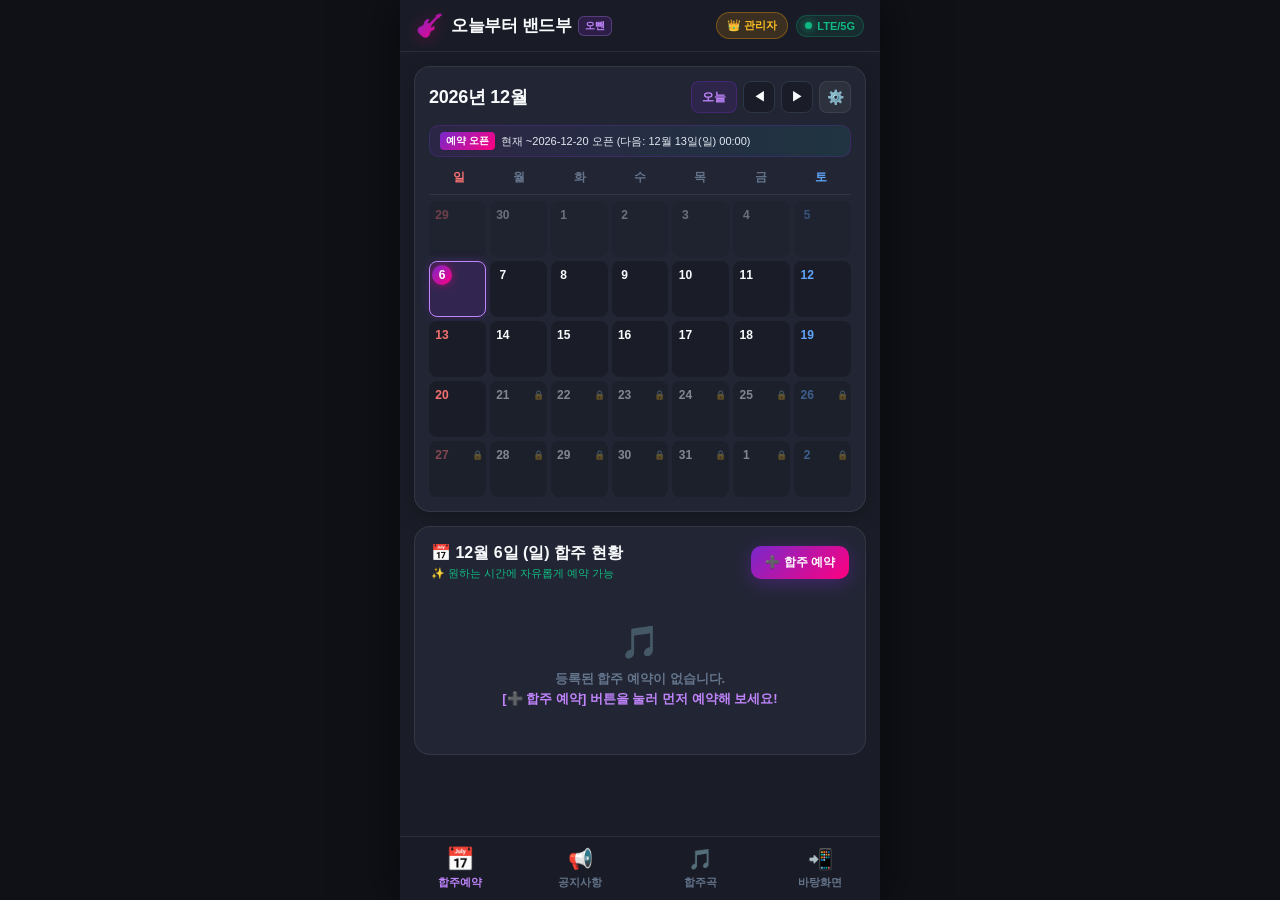
==== commit 2961455f: "fix(mobile): resolve calendar cell distortion on weekend multi-bookings and prevent Saturday clippin" ====
--- a/public/index.html
+++ b/public/index.html
@@ -5,10 +5,10 @@
   <meta name="viewport" content="width=device-width, initial-scale=1.0, maximum-scale=5.0, user-scalable=yes, viewport-fit=cover">
   <title>오늘부터 밴드부 (오뺀) - 모바일 전용</title>
   <meta name="theme-color" content="#1a1d27">
-  <link rel="icon" type="image/png" sizes="192x192" href="/icon-192.png">
-  <link rel="apple-touch-icon" href="/apple-touch-icon.png">
-  <link rel="apple-touch-icon" sizes="180x180" href="/apple-touch-icon.png">
-  <link rel="apple-touch-icon" sizes="192x192" href="/icon-192.png">
+  <link rel="icon" type="image/png" sizes="192x192" href="./icon-192.png">
+  <link rel="apple-touch-icon" href="./apple-touch-icon.png">
+  <link rel="apple-touch-icon" sizes="180x180" href="./apple-touch-icon.png">
+  <link rel="apple-touch-icon" sizes="192x192" href="./icon-192.png">
   <link rel="stylesheet" href="style.css">
   <!-- 카카오톡 인앱 브라우저 감지 시 외부 브라우저(크롬/사파리)로 즉시 자동 탈출 -->
   <script>
@@ -86,11 +86,8 @@
 
         <!-- 예약 오픈 윈도우 안내 배너 -->
         <div class="calendar-window-info">
-          <div>
-            <span class="window-badge">예약 오픈</span>
-            <span style="margin-left:4px;" id="windowNoticeText">일요일 기준 2주(다음 주 토요일까지)</span>
-          </div>
-          <div style="font-size:10px; color:var(--text-dim);">매주 일요일 리셋</div>
+          <span class="window-badge">예약 오픈</span>
+          <span id="windowNoticeText">일요일 기준 2주(다음 주 토요일까지)</span>
         </div>
 
         <!-- 요일 헤더 -->
@@ -511,7 +508,7 @@
       </div>
       <div class="modal-body" style="padding: 16px 20px 24px;">
         <div class="shortcut-hero-card">
-          <img src="/icon.svg" alt="오뺀" class="shortcut-hero-icon">
+          <img src="./icon.svg" alt="오뺀" class="shortcut-hero-icon">
           <div class="shortcut-hero-info">
             <div class="shortcut-hero-title">오늘부터 밴드부 (오뺀)</div>
             <div class="shortcut-hero-sub">앱 설치 없이, 크롬·사파리 브라우저 바로가기로 바탕화면에 깔끔하게 등록됩니다.</div>
@@ -585,17 +582,17 @@
 
         <!-- 확대 안내 및 원터치 확대 버튼 -->
         <div style="display: flex; gap: 8px; justify-content: center; margin-bottom: 8px;">
-          <button type="button" class="btn-manual-zoom-trigger" onclick="openImageZoom('/safari-guide.jpg', '사파리 바로가기 추가 방법 (우측 메뉴 확대)', 2.2, 'right')">
+          <button type="button" class="btn-manual-zoom-trigger" onclick="openImageZoom('./safari-guide.jpg', '사파리 바로가기 추가 방법 (우측 메뉴 확대)', 2.2, 'right')">
             🔍 1·2번 표시 부분 크게 확대보기
           </button>
-          <button type="button" class="btn-manual-zoom-trigger secondary" onclick="openImageZoom('/safari-guide.jpg', '사파리 바로가기 추가 방법', 1.5, 'center')">
+          <button type="button" class="btn-manual-zoom-trigger secondary" onclick="openImageZoom('./safari-guide.jpg', '사파리 바로가기 추가 방법', 1.5, 'center')">
             🖼️ 전체 사진 확대
           </button>
         </div>
 
         <!-- 사용자 첨부 1번 스크린샷 (좌측 불필요한 여백 제거 후 핵심 메뉴 1.6배 크게 기본 표출 + 터치 시 전체화면 확대 뷰어 실행) -->
-        <div class="manual-zoomable-card" onclick="openImageZoom('/safari-guide.jpg', '사파리 바로가기 추가 방법 (우측 메뉴 확대)', 2.2, 'right')" style="border-radius: 14px; overflow: hidden; border: 2px solid rgba(56, 189, 248, 0.65); box-shadow: 0 8px 25px rgba(0, 0, 0, 0.5); margin-bottom: 14px; background: #000; position: relative; cursor: zoom-in;">
-          <img src="/safari-guide.jpg" alt="사파리 바로가기 추가 방법 스크린샷" style="width: 158%; max-width: none; margin-left: -58%; height: auto; display: block;">
+        <div class="manual-zoomable-card" onclick="openImageZoom('./safari-guide.jpg', '사파리 바로가기 추가 방법 (우측 메뉴 확대)', 2.2, 'right')" style="border-radius: 14px; overflow: hidden; border: 2px solid rgba(56, 189, 248, 0.65); box-shadow: 0 8px 25px rgba(0, 0, 0, 0.5); margin-bottom: 14px; background: #000; position: relative; cursor: zoom-in;">
+          <img src="./safari-guide.jpg" alt="사파리 바로가기 추가 방법 스크린샷" style="width: 158%; max-width: none; margin-left: -58%; height: auto; display: block;">
           <div class="manual-zoom-badge">🔍 사진을 터치하면 전체화면으로 확대됩니다</div>
         </div>
 
@@ -625,10 +622,10 @@
             <div style="font-size: 14px; font-weight: 800; color: #4ade80;">
               1️⃣ 크롬 우측 상단 점 3개 메뉴 [ ⋮ ] 터치
             </div>
-            <button type="button" class="btn-step-zoom" onclick="openImageZoom('/chrome-guide-1.jpg', '1단계: 우측 상단 점 3개 메뉴 [⋮] 터치', 1.8, 'top-right')">🔍 확대</button>
-          </div>
-          <div class="manual-zoomable-card" onclick="openImageZoom('/chrome-guide-1.jpg', '1단계: 우측 상단 점 3개 메뉴 [⋮] 터치', 1.8, 'top-right')" style="border-radius: 12px; overflow: hidden; border: 2px solid rgba(74, 222, 128, 0.55); box-shadow: 0 6px 20px rgba(0, 0, 0, 0.45); background: #000; position: relative; cursor: zoom-in;">
-            <img src="/chrome-guide-1.jpg" alt="1단계: 점 3개 메뉴 터치" style="width: 100%; height: auto; display: block;">
+            <button type="button" class="btn-step-zoom" onclick="openImageZoom('./chrome-guide-1.jpg', '1단계: 우측 상단 점 3개 메뉴 [⋮] 터치', 1.8, 'top-right')">🔍 확대</button>
+          </div>
+          <div class="manual-zoomable-card" onclick="openImageZoom('./chrome-guide-1.jpg', '1단계: 우측 상단 점 3개 메뉴 [⋮] 터치', 1.8, 'top-right')" style="border-radius: 12px; overflow: hidden; border: 2px solid rgba(74, 222, 128, 0.55); box-shadow: 0 6px 20px rgba(0, 0, 0, 0.45); background: #000; position: relative; cursor: zoom-in;">
+            <img src="./chrome-guide-1.jpg" alt="1단계: 점 3개 메뉴 터치" style="width: 100%; height: auto; display: block;">
             <div class="manual-zoom-badge">🔍 터치하여 크게 확대</div>
           </div>
         </div>
@@ -639,10 +636,10 @@
             <div style="font-size: 14px; font-weight: 800; color: #4ade80;">
               2️⃣ 메뉴에서 [설치 및 바로가기 만들기] 터치
             </div>
-            <button type="button" class="btn-step-zoom" onclick="openImageZoom('/chrome-guide-2.jpg', '2단계: [설치 및 바로가기 만들기] 터치', 1.8, 'bottom')">🔍 확대</button>
-          </div>
-          <div class="manual-zoomable-card" onclick="openImageZoom('/chrome-guide-2.jpg', '2단계: [설치 및 바로가기 만들기] 터치', 1.8, 'bottom')" style="border-radius: 12px; overflow: hidden; border: 2px solid rgba(74, 222, 128, 0.55); box-shadow: 0 6px 20px rgba(0, 0, 0, 0.45); background: #000; position: relative; cursor: zoom-in;">
-            <img src="/chrome-guide-2.jpg" alt="2단계: 설치 및 바로가기 만들기 터치" style="width: 100%; height: auto; display: block;">
+            <button type="button" class="btn-step-zoom" onclick="openImageZoom('./chrome-guide-2.jpg', '2단계: [설치 및 바로가기 만들기] 터치', 1.8, 'bottom')">🔍 확대</button>
+          </div>
+          <div class="manual-zoomable-card" onclick="openImageZoom('./chrome-guide-2.jpg', '2단계: [설치 및 바로가기 만들기] 터치', 1.8, 'bottom')" style="border-radius: 12px; overflow: hidden; border: 2px solid rgba(74, 222, 128, 0.55); box-shadow: 0 6px 20px rgba(0, 0, 0, 0.45); background: #000; position: relative; cursor: zoom-in;">
+            <img src="./chrome-guide-2.jpg" alt="2단계: 설치 및 바로가기 만들기 터치" style="width: 100%; height: auto; display: block;">
             <div class="manual-zoom-badge">🔍 터치하여 크게 확대</div>
           </div>
         </div>
@@ -653,10 +650,10 @@
             <div style="font-size: 14px; font-weight: 800; color: #4ade80;">
               3️⃣ [바로가기 만들기] 터치!
             </div>
-            <button type="button" class="btn-step-zoom" onclick="openImageZoom('/chrome-guide-3.jpg', '3단계: [바로가기 만들기] 터치', 1.8, 'center')">🔍 확대</button>
-          </div>
-          <div class="manual-zoomable-card" onclick="openImageZoom('/chrome-guide-3.jpg', '3단계: [바로가기 만들기] 터치', 1.8, 'center')" style="border-radius: 12px; overflow: hidden; border: 2px solid rgba(74, 222, 128, 0.55); box-shadow: 0 6px 20px rgba(0, 0, 0, 0.45); background: #000; position: relative; cursor: zoom-in;">
-            <img src="/chrome-guide-3.jpg" alt="3단계: 바로가기 만들기 터치" style="width: 100%; height: auto; display: block;">
+            <button type="button" class="btn-step-zoom" onclick="openImageZoom('./chrome-guide-3.jpg', '3단계: [바로가기 만들기] 터치', 1.8, 'center')">🔍 확대</button>
+          </div>
+          <div class="manual-zoomable-card" onclick="openImageZoom('./chrome-guide-3.jpg', '3단계: [바로가기 만들기] 터치', 1.8, 'center')" style="border-radius: 12px; overflow: hidden; border: 2px solid rgba(74, 222, 128, 0.55); box-shadow: 0 6px 20px rgba(0, 0, 0, 0.45); background: #000; position: relative; cursor: zoom-in;">
+            <img src="./chrome-guide-3.jpg" alt="3단계: 바로가기 만들기 터치" style="width: 100%; height: auto; display: block;">
             <div class="manual-zoom-badge">🔍 터치하여 크게 확대</div>
           </div>
         </div>
--- a/public/style.css
+++ b/public/style.css
@@ -28,6 +28,12 @@
   font-family: -apple-system, BlinkMacSystemFont, "Pretendard", "Apple SD Gothic Neo", "Noto Sans KR", sans-serif;
 }
 
+html, body {
+  overflow-x: hidden;
+  width: 100%;
+  max-width: 100vw;
+}
+
 body {
   background-color: var(--bg-primary);
   color: var(--text-main);
@@ -35,7 +41,6 @@
   display: flex;
   justify-content: center;
   align-items: flex-start;
-  overflow-x: hidden;
 }
 
 /* 모바일 뷰포트 컨테이너 (스마트폰 최적화) */
@@ -49,6 +54,7 @@
   position: relative;
   box-shadow: 0 0 50px rgba(0, 0, 0, 0.6);
   padding-bottom: calc(75px + var(--safe-bottom));
+  overflow-x: hidden;
 }
 
 /* 상단 헤더 */
@@ -275,12 +281,15 @@
   background: linear-gradient(90deg, rgba(121, 40, 202, 0.12) 0%, rgba(0, 223, 216, 0.08) 100%);
   border: 1px solid rgba(121, 40, 202, 0.25);
   border-radius: 10px;
-  padding: 8px 10px;
+  padding: 6px 10px;
   font-size: 11px;
   color: #e2e8f0;
   display: flex;
-  justify-content: space-between;
-  align-items: center;
+  align-items: center;
+  gap: 6px;
+  min-width: 0;
+  overflow: hidden;
+  flex-wrap: wrap;
   margin-bottom: 12px;
 }
 
@@ -296,7 +305,9 @@
 /* 요일 헤더 */
 .calendar-weekdays {
   display: grid;
-  grid-template-columns: repeat(7, 1fr);
+  grid-template-columns: repeat(7, minmax(0, 1fr));
+  width: 100%;
+  box-sizing: border-box;
   text-align: center;
   font-size: 12px;
   font-weight: 700;
@@ -312,20 +323,28 @@
 /* 캘린더 날짜 그리드 */
 .calendar-days-grid {
   display: grid;
-  grid-template-columns: repeat(7, 1fr);
+  grid-template-columns: repeat(7, minmax(0, 1fr));
+  width: 100%;
+  box-sizing: border-box;
   gap: 4px;
 }
 
 .cal-day-cell {
-  min-height: 62px;
+  min-width: 0;
+  width: 100%;
+  box-sizing: border-box;
+  overflow: hidden;
+  height: 56px;
+  min-height: 56px;
+  max-height: 56px;
+  padding: 3px 2px;
+  border-radius: 8px;
+  display: flex;
+  flex-direction: column;
+  justify-content: flex-start;
+  align-items: center;
   background: var(--bg-secondary);
   border: 1px solid transparent;
-  border-radius: 10px;
-  padding: 4px;
-  display: flex;
-  flex-direction: column;
-  justify-content: flex-start;
-  align-items: stretch;
   cursor: pointer;
   position: relative;
   transition: all 0.15s;
@@ -340,10 +359,11 @@
 }
 
 .cal-day-header {
+  width: 100%;
   display: flex;
   justify-content: space-between;
   align-items: center;
-  margin-bottom: 3px;
+  margin-bottom: 2px;
 }
 
 .cal-day-num {
@@ -396,19 +416,59 @@
 /* 예약 칩 / 뱃지 */
 .cal-res-container {
   display: flex;
-  flex-direction: column;
-  gap: 2px;
+  justify-content: center;
+  align-items: center;
+  width: 100%;
+  margin-top: auto;
+  margin-bottom: auto;
   overflow: hidden;
 }
 
-.cal-res-pill {
-  background: rgba(121, 40, 202, 0.3);
+.cal-res-badge {
+  display: inline-flex;
+  align-items: center;
+  justify-content: center;
+  gap: 3px;
+  background: rgba(121, 40, 202, 0.25);
   border: 1px solid rgba(192, 132, 252, 0.4);
   color: #f1f5f9;
   font-size: 9px;
   font-weight: 700;
-  padding: 1px 3px;
-  border-radius: 4px;
+  padding: 1px 4px;
+  border-radius: 6px;
+  line-height: 1.2;
+  white-space: nowrap;
+  box-sizing: border-box;
+}
+
+.cal-res-badge .badge-dot {
+  width: 4px;
+  height: 4px;
+  border-radius: 50%;
+  background: #c084fc;
+  flex-shrink: 0;
+}
+
+.cal-res-badge .badge-num {
+  font-size: 9px;
+  font-weight: 700;
+  line-height: 1;
+}
+
+.cal-res-badge.is-heavy {
+  background: rgba(255, 0, 128, 0.25);
+  border-color: rgba(255, 0, 128, 0.5);
+  color: #ffffff;
+}
+
+.cal-res-badge.is-heavy .badge-dot {
+  background: #ff0080;
+  box-shadow: 0 0 4px #ff0080;
+}
+
+.cal-res-pill {
+  font-size: 9px;
+  font-weight: 700;
   white-space: nowrap;
   overflow: hidden;
   text-overflow: ellipsis;
@@ -421,6 +481,20 @@
   font-weight: 800;
   text-align: right;
   padding-right: 2px;
+}
+
+/* 360px~390px 소형 모바일 반응형 최적화 */
+@media (max-width: 390px) {
+  .tab-content {
+    padding: 10px 8px;
+  }
+  .calendar-card {
+    padding: 10px 6px;
+    border-radius: 12px;
+  }
+  .calendar-days-grid {
+    gap: 2px;
+  }
 }
 
 /* -------------------------------------------------------------
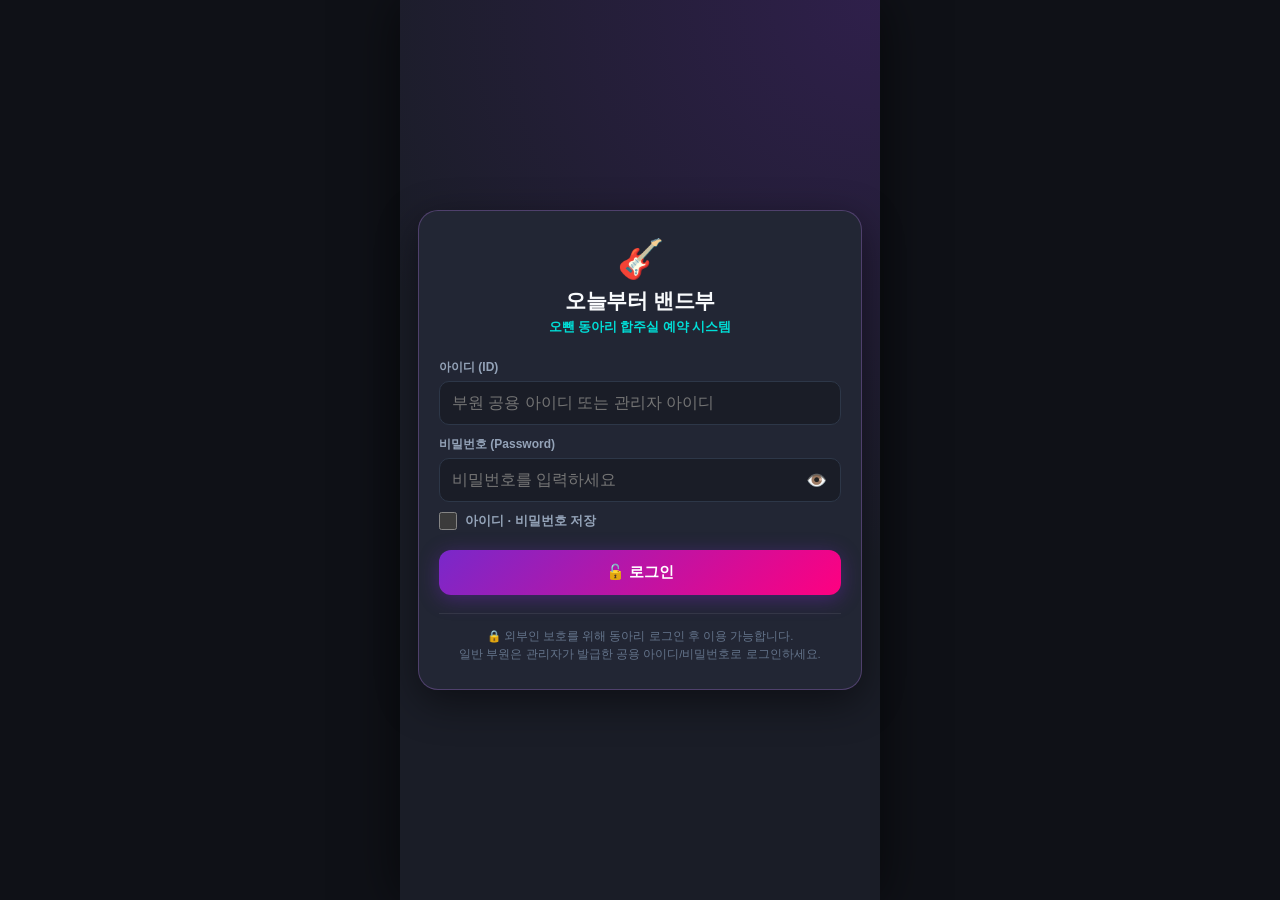
==== commit c0eaeee6: "feat(auth,ui): add login gate, unified admin hub, and Apple WebKit mobile UI compatibility" ====
--- a/public/index.html
+++ b/public/index.html
@@ -31,7 +31,47 @@
   </script>
 </head>
 <body>
-  <div class="mobile-container">
+  <!-- [보안 게이트] 외부 접속 차단용 로그인 화면 (로그인 전 내부 일정 비공개) -->
+  <div id="loginGateScreen" class="login-gate-screen">
+    <div class="login-gate-card">
+      <div class="login-gate-logo">🎸</div>
+      <h1 class="login-gate-title">오늘부터 밴드부</h1>
+      <div class="login-gate-subtitle">오뺀 동아리 합주실 예약 시스템</div>
+
+      <form id="gateLoginForm" onsubmit="submitGateLogin(event)" autocomplete="on">
+        <div class="form-group">
+          <label class="form-label" for="loginUsername">아이디 (ID)</label>
+          <input type="text" id="loginUsername" name="username" autocomplete="username" autocapitalize="none" autocorrect="off" spellcheck="false" class="form-input" placeholder="부원 공용 아이디 또는 관리자 아이디" required>
+        </div>
+
+        <div class="form-group">
+          <label class="form-label" for="loginPassword">비밀번호 (Password)</label>
+          <div class="pw-input-wrapper">
+            <input type="password" id="loginPassword" name="password" autocomplete="current-password" class="form-input" placeholder="비밀번호를 입력하세요" required style="padding-right: 46px;">
+            <button type="button" class="pw-toggle-btn" onclick="toggleGatePasswordVisibility()" aria-label="비밀번호 보기">👁️</button>
+          </div>
+        </div>
+
+        <div class="login-save-row">
+          <label class="login-save-label">
+            <input type="checkbox" id="chkSaveCreds">
+            <span>아이디 · 비밀번호 저장</span>
+          </label>
+        </div>
+
+        <div id="gateLoginError" class="login-gate-error" style="display: none;"></div>
+
+        <button type="submit" class="btn-submit" id="btnGateLoginSubmit">🔓 로그인</button>
+      </form>
+
+      <div class="login-gate-footer">
+        🔒 외부인 보호를 위해 동아리 로그인 후 이용 가능합니다.<br>
+        일반 부원은 관리자가 발급한 공용 아이디/비밀번호로 로그인하세요.
+      </div>
+    </div>
+  </div>
+
+  <div class="mobile-container" id="mainAppContainer" style="display: none;">
     <!-- 카카오톡 인앱 브라우저 특별 알림 바 -->
     <div id="kakaoTopNoticeBar" style="display:none; background: linear-gradient(135deg, #fee500, #facc15); color: #111; padding: 10px 14px; margin: 10px 12px; border-radius: 12px; font-weight: 700; font-size: 13px; box-shadow: 0 4px 14px rgba(0,0,0,0.3); align-items: center; justify-content: space-between; gap: 8px;">
       <div style="line-height: 1.35;">
@@ -55,14 +95,11 @@
         </div>
       </div>
       <div class="header-actions-group">
-        <button class="btn-admin-header" id="btnAdminLogin" onclick="openAdminLoginModal()">
+        <button class="btn-admin-header" id="btnOpenAdminHub" onclick="openAdminHubModal('tab-accounts')" title="통합 관리자 센터" style="display:none;">
           <span>👑 관리자</span>
         </button>
-        <div class="admin-header-active" id="adminHeaderBadge">
-          <span class="admin-badge-glow">👑 관리자 ON</span>
-          <button class="btn-admin-config" onclick="openSettingsModal()" title="예약 오픈 기간 설정">⚙️ 기간설정</button>
-          <button class="btn-admin-logout" onclick="logoutAdmin()">해제</button>
-        </div>
+        <span class="member-user-badge" id="memberUserBadge" style="display:none;">👤 부원</span>
+        <button class="btn-header-logout" id="btnHeaderLogout" onclick="logoutAuthSession()" title="로그아웃">로그아웃</button>
         <div class="header-status" id="connectionStatus" onclick="openShareModal()">
           <span class="status-dot"></span>
           <span id="statusText">LTE/5G</span>
@@ -80,7 +117,6 @@
             <button class="cal-today-btn" onclick="goToToday()">오늘</button>
             <button class="cal-nav-btn" onclick="changeMonth(-1)">◀</button>
             <button class="cal-nav-btn" onclick="changeMonth(1)">▶</button>
-            <button class="cal-settings-btn" title="예약 기간 조건 설정" onclick="openSettingsModal()">⚙️</button>
           </div>
         </div>
 
@@ -176,43 +212,46 @@
     </nav>
   </div>
 
-  <!-- [모달 1] 합주실 예약 등록 및 수정 모달 (자유 시간 선택 + 팀명 직접 입력) -->
+  <!-- [모달 1] 합주실 예약 등록 및 수정 모달 (iOS Safari/아이폰 & Android 크로스브라우저 완벽 호환) -->
   <div class="modal-overlay" id="bookingModal">
     <div class="bottom-sheet">
       <div class="sheet-header">
         <div class="sheet-title" id="bookingModalTitle">🎸 합주실 예약 등록</div>
-        <button class="sheet-close-btn" onclick="closeModal('bookingModal')">✕</button>
+        <button type="button" class="sheet-close-btn" onclick="closeModal('bookingModal')">✕</button>
       </div>
       <form id="bookingForm" onsubmit="submitBooking(event)">
         <input type="hidden" id="editBookingId" value="">
-        <div id="editBookingNotice" style="display:none; margin-bottom:12px; padding:10px 12px; border-radius:10px; background:rgba(56, 189, 248, 0.12); border:1px solid rgba(56, 189, 248, 0.4); font-size:12px; color:#38bdf8; font-weight:700; line-height:1.5;">
+        <div id="editBookingNotice" style="display:none; margin-bottom:10px; padding:10px 12px; border-radius:10px; background:rgba(56, 189, 248, 0.12); border:1px solid rgba(56, 189, 248, 0.4); font-size:12px; color:#38bdf8; font-weight:700; line-height:1.45;">
           ✏️ 예약 시 설정한 <strong>4자리 비밀번호(PIN)</strong>를 입력하시면 날짜·시간·팀명·예약자명을 자유롭게 수정할 수 있습니다.
         </div>
         <div class="form-group">
-          <label class="form-label">예약 날짜</label>
-          <input type="date" class="form-input" id="bookDate" onchange="onBookingDateChange()" required>
+          <label class="form-label" for="bookDate">예약 날짜</label>
+          <div class="date-input-wrapper" onclick="focusDateInput()">
+            <input type="date" class="form-input form-date-input" id="bookDate" onchange="onBookingDateChange()" required>
+            <span class="date-input-icon" aria-hidden="true">📅</span>
+          </div>
         </div>
 
         <!-- 당일 이미 예약된 시간대 알림 박스 -->
-        <div id="modalBookedSlotsAlert" style="margin-bottom:12px; font-size:12px; padding:10px 12px; border-radius:10px; background:rgba(255,255,255,0.05); border:1px solid var(--border-light); line-height:1.5;"></div>
+        <div id="modalBookedSlotsAlert" class="modal-slots-alert"></div>
 
         <!-- 자유 시간 선택 -->
         <div class="form-row">
           <div class="form-group">
-            <label class="form-label">시작 시간</label>
+            <label class="form-label" for="bookStartTime">시작 시간</label>
             <select class="form-select" id="bookStartTime" onchange="onStartTimeChange()" required></select>
           </div>
           <div class="form-group">
-            <label class="form-label">종료 시간</label>
+            <label class="form-label" for="bookEndTime">종료 시간</label>
             <select class="form-select" id="bookEndTime" onchange="validateSelectedTimeRange()" required></select>
           </div>
         </div>
 
         <!-- 시간 유효성 및 겹침 안내 메시지 -->
-        <div id="timeValidationMessage" style="font-size:12px; font-weight:700; margin-top:-6px; margin-bottom:10px; min-height:18px;"></div>
+        <div id="timeValidationMessage" style="font-size:12px; font-weight:700; margin-top:-4px; margin-bottom:8px; min-height:18px;"></div>
 
         <!-- 시간 퀵 선택 버튼 (1시간, 1.5시간, 2시간, 3시간) -->
-        <div class="form-group" style="margin-top:-6px;">
+        <div class="form-group" style="margin-top:-4px;">
           <div style="font-size:11px; color:var(--text-dim); margin-bottom:4px;">⏱️ 예약 이용 시간 빠른 설정</div>
           <div class="time-duration-row">
             <button type="button" class="time-dur-btn" onclick="setQuickDuration(60)">1시간</button>
@@ -225,13 +264,13 @@
         <!-- 예약자 이름 & 팀명 직접 입력 -->
         <div class="form-row">
           <div class="form-group">
-            <label class="form-label">예약자 성함</label>
+            <label class="form-label" for="bookMemberName">예약자 성함</label>
             <input type="text" class="form-input" id="bookMemberName" placeholder="예: 홍길동" required>
           </div>
           <div class="form-group">
-            <div style="display:flex; justify-content:space-between; align-items:center; margin-bottom:4px;">
-              <label class="form-label" style="margin-bottom:0;">팀명</label>
-              <button type="button" class="btn-chip-edit" onclick="openTeamChipsModal()" title="팀명 목록 관리자 수정">✏️ 수정</button>
+            <div style="display:flex; justify-content:space-between; align-items:center; margin-bottom:5px; height:18px;">
+              <label class="form-label" for="bookBandTeam" style="margin-bottom:0;">팀명</label>
+              <button type="button" class="btn-chip-edit admin-only" id="btnBookingEditTeams" onclick="openAdminHubModal('tab-teams')" title="팀명 목록 관리자 수정" style="display:none; padding:1px 7px; font-size:10.5px; line-height:14px;">✏️ 수정</button>
             </div>
             <select class="form-select" id="bookBandTeam" onchange="onBandTeamChange()" required>
               <!-- JS 동적 렌더링 -->
@@ -240,8 +279,8 @@
         </div>
 
         <div class="form-group">
-          <label class="form-label" id="bookingPinLabel">🔒 본인 확인 비밀번호 (PIN 숫자 4자리)</label>
-          <input type="password" maxlength="4" pattern="\d{4}" class="form-input" id="bookPin" placeholder="수정·취소 시 사용할 숫자 4자리" required>
+          <label class="form-label" for="bookPin" id="bookingPinLabel">🔒 본인 확인 비밀번호 (PIN 숫자 4자리)</label>
+          <input type="password" inputmode="numeric" maxlength="4" pattern="\d{4}" class="form-input" id="bookPin" placeholder="수정·취소 시 사용할 숫자 4자리" required>
         </div>
 
         <button type="submit" class="btn-submit" id="btnSubmitBooking">예약 완료하기</button>
@@ -254,7 +293,7 @@
     <div class="bottom-sheet">
       <div class="sheet-header">
         <div class="sheet-title">🗑️ 합주실 예약 취소</div>
-        <button class="sheet-close-btn" onclick="closeModal('cancelModal')">✕</button>
+        <button type="button" class="sheet-close-btn" onclick="closeModal('cancelModal')">✕</button>
       </div>
       <form id="cancelForm" onsubmit="submitCancel(event)">
         <input type="hidden" id="cancelResId">
@@ -262,62 +301,124 @@
           예약을 취소하시겠습니까?
         </div>
         <div class="form-group">
-          <label class="form-label">예약 시 등록한 4자리 비밀번호(PIN)</label>
-          <input type="password" maxlength="4" pattern="\d{4}" class="form-input" id="cancelPin" placeholder="숫자 4자리" required>
+          <label class="form-label" for="cancelPin">예약 시 등록한 4자리 비밀번호(PIN)</label>
+          <input type="password" inputmode="numeric" maxlength="4" pattern="\d{4}" class="form-input" id="cancelPin" placeholder="숫자 4자리" required>
         </div>
         <button type="submit" class="btn-submit" style="background:#ef4444; box-shadow:none;">예약 취소 확인</button>
       </form>
     </div>
   </div>
 
-  <!-- [모달 3] 관리자 예약 조건 설정 모달 (2주 룰 수정) -->
-  <div class="modal-overlay" id="settingsModal">
+  <!-- [모달 3] 통합 관리자 센터 모달 (계정 관리 / 예약 오픈 기간 / 팀명 목록 일원화) -->
+  <div class="modal-overlay" id="adminHubModal">
     <div class="bottom-sheet">
       <div class="sheet-header">
-        <div class="sheet-title">⚙️ 관리자 예약 기간 조건 설정</div>
-        <button class="sheet-close-btn" onclick="closeModal('settingsModal')">✕</button>
-      </div>
-      <form id="settingsForm" onsubmit="submitSettings(event)">
+        <div class="sheet-title">👑 통합 관리자 센터</div>
+        <button type="button" class="sheet-close-btn" onclick="closeModal('adminHubModal')">✕</button>
+      </div>
+
+      <!-- 관리자 서브 탭 네비게이션 -->
+      <div class="admin-hub-tabs">
+        <button type="button" class="admin-tab-btn active" data-admin-tab="tab-accounts" onclick="switchAdminHubTab('tab-accounts')">👥 계정 관리</button>
+        <button type="button" class="admin-tab-btn" data-admin-tab="tab-settings" onclick="switchAdminHubTab('tab-settings')">⚙️ 기간 설정</button>
+        <button type="button" class="admin-tab-btn" data-admin-tab="tab-teams" onclick="switchAdminHubTab('tab-teams')">🏷️ 팀명 수정</button>
+      </div>
+
+      <!-- [관리자 탭 A] 계정(아이디/패스워드) 생성 및 관리 -->
+      <div id="adminTab-tab-accounts" class="admin-tab-pane active">
         <div style="font-size:12px; color:var(--text-sub); margin-bottom:12px; line-height:1.5;">
-          매주 일요일에 리셋되어 다음 주까지의 합주실 예약이 순차 오픈되는 기간 규칙을 설정합니다.
-        </div>
-        <div class="form-group">
-          <label class="form-label">예약 오픈 범위 (주차 수)</label>
-          <div class="quick-chip-group" style="margin-bottom:8px;">
-            <button type="button" class="quick-chip" onclick="document.getElementById('cfgOpenWeeks').value='2'">2주 (기본)</button>
-            <button type="button" class="quick-chip" onclick="document.getElementById('cfgOpenWeeks').value='3'">3주 (추천)</button>
-            <button type="button" class="quick-chip" onclick="document.getElementById('cfgOpenWeeks').value='4'">4주 (1달)</button>
-            <button type="button" class="quick-chip" onclick="document.getElementById('cfgOpenWeeks').value='52'">전체 오픈</button>
-          </div>
-          <select class="form-select" id="cfgOpenWeeks">
-            <option value="1">1주 (당일이 속한 주 토요일까지)</option>
-            <option value="2" selected>2주 (달력상 2줄: 이번 주 + 다음 주 토요일까지 / 기본값)</option>
-            <option value="3">3주 (달력상 3줄: 다다음 주 토요일까지)</option>
-            <option value="4">4주 (달력상 4줄: 한 달 전체)</option>
-            <option value="8">8주 (두 달 전체 오픈)</option>
-            <option value="52">52주 (1년 전체 상시 오픈)</option>
-          </select>
-        </div>
-        <div class="form-group">
-          <label class="form-label">리셋 기준 요일</label>
-          <select class="form-select" id="cfgResetDay">
-            <option value="0" selected>일요일 (기본값: 매주 일요일에 다음 주 오픈)</option>
-            <option value="1">월요일 (매주 월요일에 오픈)</option>
-          </select>
-        </div>
-        <div class="form-group">
-          <label class="form-label">🔑 카카오 JavaScript 키 (카톡 바로 연동용)</label>
-          <input type="text" class="form-input" id="cfgKakaoJsKey" placeholder="카카오 디벨로퍼스에서 발급받은 JS 키">
-          <div style="font-size:11px; color:var(--text-dim); margin-top:4px; line-height:1.4;">
-            ※ 등록 시 카카오톡 앱이 직접 실행되어 <strong>채팅방/친구 선택 창</strong>이 바로 열립니다.
-          </div>
-        </div>
-        <div class="form-group">
-          <label class="form-label">🔒 관리자 확인 비밀번호 (PIN)</label>
-          <input type="password" maxlength="4" class="form-input" id="cfgAdminPin" placeholder="기본 관리자 PIN: 9999" required>
-        </div>
-        <button type="submit" class="btn-submit">설정 저장하기</button>
-      </form>
+          일반 부원이 로그인할 <strong>공용 아이디/비밀번호</strong> 또는 추가 관리자 계정을 생성·관리합니다.
+        </div>
+
+        <form id="createAccountForm" onsubmit="submitCreateAccount(event)" style="background:rgba(255,255,255,0.03); border:1px solid var(--border-light); border-radius:12px; padding:12px; margin-bottom:14px;">
+          <div style="font-size:13px; font-weight:800; color:var(--accent-cyan); margin-bottom:10px;">➕ 새 아이디 · 비밀번호 생성</div>
+          <div class="form-row">
+            <div class="form-group">
+              <label class="form-label" for="newAccountRole">계정 구분</label>
+              <select class="form-select" id="newAccountRole">
+                <option value="member">🎸 부원 공용</option>
+                <option value="admin">👑 관리자</option>
+              </select>
+            </div>
+            <div class="form-group">
+              <label class="form-label" for="newAccountDisplayName">표시 이름</label>
+              <input type="text" class="form-input" id="newAccountDisplayName" placeholder="예: 오뺀 부원 공용">
+            </div>
+          </div>
+          <div class="form-row">
+            <div class="form-group">
+              <label class="form-label" for="newAccountUsername">아이디 (ID)</label>
+              <input type="text" class="form-input" id="newAccountUsername" autocapitalize="none" autocorrect="off" spellcheck="false" placeholder="예: oband" required>
+            </div>
+            <div class="form-group">
+              <label class="form-label" for="newAccountPassword">비밀번호</label>
+              <input type="text" class="form-input" id="newAccountPassword" autocapitalize="none" autocorrect="off" spellcheck="false" placeholder="4자 이상" required>
+            </div>
+          </div>
+          <button type="submit" class="btn-submit" style="margin-top:4px;">계정 생성하기</button>
+        </form>
+
+        <div style="font-size:13px; font-weight:800; color:var(--text-main); margin-bottom:8px;">📋 등록된 계정 목록</div>
+        <div id="adminAccountList" class="admin-account-list">
+          <div class="empty-text" style="padding:12px 0;">계정 목록을 불러오는 중...</div>
+        </div>
+      </div>
+
+      <!-- [관리자 탭 B] 예약 오픈 기간 조건 설정 -->
+      <div id="adminTab-tab-settings" class="admin-tab-pane">
+        <form id="settingsForm" onsubmit="submitSettings(event)">
+          <div style="font-size:12px; color:var(--text-sub); margin-bottom:12px; line-height:1.5;">
+            매주 일요일에 리셋되어 다음 주까지의 합주실 예약이 순차 오픈되는 기간 규칙을 설정합니다.
+          </div>
+          <div class="form-group">
+            <label class="form-label" for="cfgOpenWeeks">예약 오픈 범위 (주차 수)</label>
+            <div class="quick-chip-group" style="margin-bottom:8px;">
+              <button type="button" class="quick-chip" onclick="document.getElementById('cfgOpenWeeks').value='2'">2주 (기본)</button>
+              <button type="button" class="quick-chip" onclick="document.getElementById('cfgOpenWeeks').value='3'">3주 (추천)</button>
+              <button type="button" class="quick-chip" onclick="document.getElementById('cfgOpenWeeks').value='4'">4주 (1달)</button>
+              <button type="button" class="quick-chip" onclick="document.getElementById('cfgOpenWeeks').value='52'">전체 오픈</button>
+            </div>
+            <select class="form-select" id="cfgOpenWeeks">
+              <option value="1">1주 (당일이 속한 주 토요일까지)</option>
+              <option value="2" selected>2주 (달력상 2줄: 이번 주 + 다음 주 토요일까지 / 기본값)</option>
+              <option value="3">3주 (달력상 3줄: 다다음 주 토요일까지)</option>
+              <option value="4">4주 (달력상 4줄: 한 달 전체)</option>
+              <option value="8">8주 (두 달 전체 오픈)</option>
+              <option value="52">52주 (1년 전체 상시 오픈)</option>
+            </select>
+          </div>
+          <div class="form-group">
+            <label class="form-label" for="cfgResetDay">리셋 기준 요일</label>
+            <select class="form-select" id="cfgResetDay">
+              <option value="0" selected>일요일 (기본값: 매주 일요일에 다음 주 오픈)</option>
+              <option value="1">월요일 (매주 월요일에 오픈)</option>
+            </select>
+          </div>
+          <div class="form-group">
+            <label class="form-label" for="cfgKakaoJsKey">🔑 카카오 JavaScript 키 (카톡 바로 연동용)</label>
+            <input type="text" class="form-input" id="cfgKakaoJsKey" placeholder="카카오 디벨로퍼스에서 발급받은 JS 키">
+            <div style="font-size:11px; color:var(--text-dim); margin-top:4px; line-height:1.4;">
+              ※ 등록 시 카카오톡 앱이 직접 실행되어 <strong>채팅방/친구 선택 창</strong>이 바로 열립니다.
+            </div>
+          </div>
+          <button type="submit" class="btn-submit">기간 · 연동 설정 저장하기</button>
+        </form>
+      </div>
+
+      <!-- [관리자 탭 C] 팀명 빠른 선택 메뉴 수정 -->
+      <div id="adminTab-tab-teams" class="admin-tab-pane">
+        <form id="teamChipsForm" onsubmit="submitTeamChips(event)">
+          <div style="font-size:12px; color:var(--text-sub); margin-bottom:12px; line-height:1.5;">
+            합주실 예약 창에 노출될 팀명 선택 목록을 <strong>쉼표(,)</strong>로 구분하여 입력해 주세요.<br>
+            (예: <code>1팀, 2팀, 3팀, 4팀, 5팀, 6팀, 개인연습</code>)
+          </div>
+          <div class="form-group">
+            <label class="form-label" for="inputQuickTeams">팀명/소속 메뉴 목록 (쉼표 구분)</label>
+            <textarea class="form-textarea" id="inputQuickTeams" rows="3" placeholder="예: 1팀, 2팀, 3팀, 4팀, 5팀, 6팀, 개인연습" required style="resize:none; line-height:1.5;"></textarea>
+          </div>
+          <button type="submit" class="btn-submit">팀명 목록 저장하기</button>
+        </form>
+      </div>
     </div>
   </div>
 
@@ -326,11 +427,11 @@
     <div class="bottom-sheet">
       <div class="sheet-header">
         <div class="sheet-title">📢 새 공지사항 등록</div>
-        <button class="sheet-close-btn" onclick="closeModal('noticeModal')">✕</button>
+        <button type="button" class="sheet-close-btn" onclick="closeModal('noticeModal')">✕</button>
       </div>
       <form id="noticeForm" onsubmit="submitNotice(event)">
         <div class="form-group">
-          <label class="form-label">분류</label>
+          <label class="form-label" for="noticeCategory">분류</label>
           <select class="form-select" id="noticeCategory">
             <option value="필독">📌 필독</option>
             <option value="합주">🎵 합주 일정</option>
@@ -340,21 +441,21 @@
           </select>
         </div>
         <div class="form-group">
-          <label class="form-label">공지 제목</label>
+          <label class="form-label" for="noticeTitle">공지 제목</label>
           <input type="text" class="form-input" id="noticeTitle" placeholder="공지 제목을 입력해 주세요" required>
         </div>
         <div class="form-group">
-          <label class="form-label">공지 내용</label>
+          <label class="form-label" for="noticeContent">공지 내용</label>
           <textarea class="form-textarea" id="noticeContent" rows="5" placeholder="공지 내용을 입력해 주세요" required></textarea>
         </div>
         <div class="form-row">
           <div class="form-group">
-            <label class="form-label">작성자</label>
+            <label class="form-label" for="noticeAuthor">작성자</label>
             <input type="text" class="form-input" id="noticeAuthor" placeholder="예: 밴드장" required>
           </div>
           <div class="form-group">
-            <label class="form-label">작성자 PIN (4자리)</label>
-            <input type="password" maxlength="4" class="form-input" id="noticePin" placeholder="삭제용 4자리" required>
+            <label class="form-label" for="noticePin">작성자 PIN (4자리)</label>
+            <input type="password" inputmode="numeric" maxlength="4" pattern="\d{4}" class="form-input" id="noticePin" placeholder="삭제용 4자리" required>
           </div>
         </div>
         <div class="form-group" style="display:flex; align-items:center; gap:8px;">
@@ -371,39 +472,39 @@
     <div class="bottom-sheet">
       <div class="sheet-header">
         <div class="sheet-title">🎵 연습곡 추가</div>
-        <button class="sheet-close-btn" onclick="closeModal('setlistModal')">✕</button>
+        <button type="button" class="sheet-close-btn" onclick="closeModal('setlistModal')">✕</button>
       </div>
       <form id="setlistForm" onsubmit="submitSetlist(event)">
         <div class="form-row">
           <div class="form-group">
-            <label class="form-label">곡명</label>
+            <label class="form-label" for="songTitle">곡명</label>
             <input type="text" class="form-input" id="songTitle" placeholder="예: 나는 나비" required>
           </div>
           <div class="form-group">
-            <label class="form-label">아티스트</label>
+            <label class="form-label" for="songArtist">아티스트</label>
             <input type="text" class="form-input" id="songArtist" placeholder="예: YB" required>
           </div>
         </div>
         <div class="form-row">
           <div class="form-group">
-            <label class="form-label">Key (키)</label>
+            <label class="form-label" for="songKey">Key (키)</label>
             <input type="text" class="form-input" id="songKey" placeholder="예: A, 원키">
           </div>
           <div class="form-group">
-            <label class="form-label">템포 (BPM)</label>
+            <label class="form-label" for="songTempo">템포 (BPM)</label>
             <input type="text" class="form-input" id="songTempo" placeholder="예: 130 BPM">
           </div>
         </div>
         <div class="form-group">
-          <label class="form-label">유튜브 참고 영상 링크</label>
+          <label class="form-label" for="songYoutube">유튜브 참고 영상 링크</label>
           <input type="url" class="form-input" id="songYoutube" placeholder="https://www.youtube.com/...">
         </div>
         <div class="form-group">
-          <label class="form-label">악보 / 코드 링크</label>
+          <label class="form-label" for="songSheet">악보 / 코드 링크</label>
           <input type="url" class="form-input" id="songSheet" placeholder="악보 또는 코드 링크 URL">
         </div>
         <div class="form-group">
-          <label class="form-label">파트별 메모</label>
+          <label class="form-label" for="songMemo">파트별 메모</label>
           <input type="text" class="form-input" id="songMemo" placeholder="예: 인트로 건반 솔로, 베이스 드롭">
         </div>
         <button type="submit" class="btn-submit">곡 등록하기</button>
@@ -416,7 +517,7 @@
     <div class="bottom-sheet">
       <div class="sheet-header">
         <div class="sheet-title">🌐 밴드부 모바일 링크 안내</div>
-        <button class="sheet-close-btn" onclick="closeModal('shareModal')">✕</button>
+        <button type="button" class="sheet-close-btn" onclick="closeModal('shareModal')">✕</button>
       </div>
       <div style="font-size:13px; line-height:1.6; color:var(--text-sub);">
         <p style="margin-bottom:10px;">
@@ -433,57 +534,12 @@
     </div>
   </div>
 
-  <!-- [모달 8] 관리자 모드 인증 모달 -->
-  <div class="modal-overlay" id="adminLoginModal">
-    <div class="bottom-sheet">
-      <div class="sheet-header">
-        <div class="sheet-title">👑 관리자 모드 활성화</div>
-        <button class="sheet-close-btn" onclick="closeModal('adminLoginModal')">✕</button>
-      </div>
-      <form id="adminLoginForm" onsubmit="submitAdminLogin(event)">
-        <div style="font-size:13px; color:var(--text-sub); margin-bottom:14px; line-height:1.5;">
-          관리자 비밀번호를 입력하시면 <strong>합주 강제 취소</strong> 및 <strong>예약 오픈 기간 설정</strong> 권한이 활성화됩니다.
-        </div>
-        <div class="form-group">
-          <label class="form-label">관리자 비밀번호 (PIN)</label>
-          <input type="password" maxlength="4" class="form-input" id="adminInputPin" placeholder="기본 PIN: 9999" required autofocus>
-        </div>
-        <button type="submit" class="btn-submit" style="background:linear-gradient(135deg, #f59e0b 0%, #ef4444 100%);">관리자 모드 실행</button>
-      </form>
-    </div>
-  </div>
-
-  <!-- [모달 9] 팀명 빠른 선택 메뉴 수정 모달 -->
-  <div class="modal-overlay" id="teamChipsModal">
-    <div class="bottom-sheet">
-      <div class="sheet-header">
-        <div class="sheet-title">🏷️ 팀명 빠른 선택 메뉴 수정</div>
-        <button class="sheet-close-btn" onclick="closeModal('teamChipsModal')">✕</button>
-      </div>
-      <form id="teamChipsForm" onsubmit="submitTeamChips(event)">
-        <div style="font-size:12px; color:var(--text-sub); margin-bottom:12px; line-height:1.5;">
-          합주실 예약 창에 노출될 팀명 버튼 목록을 <strong>쉼표(,)</strong>로 구분하여 입력해 주세요.<br>
-          (예: <code>전체합주, 정기 1팀, 주말팀, A팀, 개인연습</code>)
-        </div>
-        <div class="form-group">
-          <label class="form-label">팀명/소속 메뉴 목록 (쉼표 구분)</label>
-          <textarea class="form-input" id="inputQuickTeams" rows="3" placeholder="예: 전체합주, 정기 1팀, 주말팀, A팀, 개인연습" required style="resize:none; font-size:13px; line-height:1.5;"></textarea>
-        </div>
-        <div class="form-group" id="groupTeamChipsPin">
-          <label class="form-label">🔒 관리자 확인 비밀번호 (PIN)</label>
-          <input type="password" maxlength="4" class="form-input" id="inputTeamChipsPin" placeholder="기본 관리자 PIN: 9999" required>
-        </div>
-        <button type="submit" class="btn-submit">메뉴 저장하기</button>
-      </form>
-    </div>
-  </div>
-
   <!-- [모달 10] 합주실 예약 완료 및 카카오톡 공유 모달 -->
   <div class="modal-overlay" id="bookingSuccessModal">
     <div class="bottom-sheet" style="text-align: center;">
       <div class="sheet-header" style="justify-content: center; position: relative;">
         <div class="sheet-title" style="font-size: 18px; color: var(--accent-cyan);">🎉 합주실 예약 완료!</div>
-        <button class="sheet-close-btn" style="position: absolute; right: 0;" onclick="closeModal('bookingSuccessModal')">✕</button>
+        <button type="button" class="sheet-close-btn" style="position: absolute; right: 0;" onclick="closeModal('bookingSuccessModal')">✕</button>
       </div>
       <div class="booking-success-card" id="bookingSuccessSummary">
         <!-- JS 동적 렌더링 -->
@@ -504,7 +560,7 @@
     <div class="bottom-sheet shortcut-sheet">
       <div class="sheet-header">
         <div class="sheet-title">📲 바탕화면 바로가기 추가</div>
-        <button class="sheet-close" onclick="closeModal('shortcutModal')">✕</button>
+        <button type="button" class="sheet-close" onclick="closeModal('shortcutModal')">✕</button>
       </div>
       <div class="modal-body" style="padding: 16px 20px 24px;">
         <div class="shortcut-hero-card">
@@ -563,10 +619,10 @@
 
   <!-- [모달 9] 사파리 바로가기 스크린샷 모달 (1번 스크린샷 표출 + 터치 확대 지원) -->
   <div class="modal-overlay" id="iosInstallGuideModal">
-    <div class="bottom-sheet ios-guide-sheet" style="max-height: 94vh; overflow-y: auto; max-width: 540px; width: 100%;">
+    <div class="bottom-sheet ios-guide-sheet" style="max-height: 94dvh; overflow-y: auto; max-width: 540px; width: 100%;">
       <div class="sheet-header" style="padding: 14px 14px 10px;">
         <div class="sheet-title">🍎 사파리(Safari) 바로가기 추가 방법</div>
-        <button class="sheet-close" onclick="closeModal('iosInstallGuideModal')">✕</button>
+        <button type="button" class="sheet-close" onclick="closeModal('iosInstallGuideModal')">✕</button>
       </div>
       <div class="modal-body" style="padding: 10px 10px 20px; text-align: center;">
         <div id="iosKakaoAlert" style="display: none; background: linear-gradient(135deg, #fee500, #facc15); color: #000; padding: 12px 14px; border-radius: 12px; margin-bottom: 12px; text-align: left;">
@@ -590,7 +646,6 @@
           </button>
         </div>
 
-        <!-- 사용자 첨부 1번 스크린샷 (좌측 불필요한 여백 제거 후 핵심 메뉴 1.6배 크게 기본 표출 + 터치 시 전체화면 확대 뷰어 실행) -->
         <div class="manual-zoomable-card" onclick="openImageZoom('./safari-guide.jpg', '사파리 바로가기 추가 방법 (우측 메뉴 확대)', 2.2, 'right')" style="border-radius: 14px; overflow: hidden; border: 2px solid rgba(56, 189, 248, 0.65); box-shadow: 0 8px 25px rgba(0, 0, 0, 0.5); margin-bottom: 14px; background: #000; position: relative; cursor: zoom-in;">
           <img src="./safari-guide.jpg" alt="사파리 바로가기 추가 방법 스크린샷" style="width: 158%; max-width: none; margin-left: -58%; height: auto; display: block;">
           <div class="manual-zoom-badge">🔍 사진을 터치하면 전체화면으로 확대됩니다</div>
@@ -606,10 +661,10 @@
   <!-- [모달 11] 크롬(Chrome) 순수 바로가기 안내 모달 (첨부 3단계 스크린샷 표출 + 터치 확대 지원) -->
   <iframe id="iosProfileDownloadFrame" style="display:none; width:0; height:0; border:0;"></iframe>
   <div class="modal-overlay" id="iosProfileCompleteModal">
-    <div class="bottom-sheet ios-guide-sheet" style="max-height: 94vh; overflow-y: auto; max-width: 540px; width: 100%;">
+    <div class="bottom-sheet ios-guide-sheet" style="max-height: 94dvh; overflow-y: auto; max-width: 540px; width: 100%;">
       <div class="sheet-header" style="padding: 14px 14px 10px;">
         <div class="sheet-title">🌐 크롬(Chrome) 바로가기 추가 방법</div>
-        <button class="sheet-close" onclick="closeModal('iosProfileCompleteModal')">✕</button>
+        <button type="button" class="sheet-close" onclick="closeModal('iosProfileCompleteModal')">✕</button>
       </div>
       <div class="modal-body" style="padding: 10px 10px 20px; text-align: center;">
         <div style="font-size: 12px; font-weight: 700; color: #fde047; background: rgba(250, 204, 21, 0.12); border: 1px solid rgba(250, 204, 21, 0.35); border-radius: 10px; padding: 8px 10px; margin-bottom: 12px;">
--- a/public/style.css
+++ b/public/style.css
@@ -1,5 +1,6 @@
 /* 오늘부터 밴드부 (오뺀) - 모바일 전용 프리미엄 테마 */
 :root {
+  color-scheme: dark;
   --bg-primary: #0f1117;
   --bg-secondary: #1a1d27;
   --bg-card: #222634;
@@ -32,22 +33,140 @@
   overflow-x: hidden;
   width: 100%;
   max-width: 100vw;
+  -webkit-text-size-adjust: 100%;
 }
 
 body {
   background-color: var(--bg-primary);
   color: var(--text-main);
   min-height: 100vh;
+  min-height: 100dvh;
   display: flex;
   justify-content: center;
   align-items: flex-start;
 }
 
+/* [보안 게이트] 외부 접속 차단용 로그인 화면 */
+.login-gate-screen {
+  width: 100%;
+  max-width: 480px;
+  min-height: 100vh;
+  min-height: 100dvh;
+  background: radial-gradient(circle at top right, rgba(121, 40, 202, 0.22), transparent 55%), var(--bg-secondary);
+  display: flex;
+  align-items: center;
+  justify-content: center;
+  padding: 20px 18px;
+  box-shadow: 0 0 50px rgba(0, 0, 0, 0.6);
+}
+
+.login-gate-card {
+  width: 100%;
+  background: var(--bg-card);
+  border: 1px solid rgba(192, 132, 252, 0.28);
+  border-radius: 20px;
+  padding: 26px 20px;
+  box-shadow: 0 12px 40px rgba(0, 0, 0, 0.48);
+}
+
+.login-gate-logo {
+  font-size: 38px;
+  text-align: center;
+  margin-bottom: 6px;
+}
+
+.login-gate-title {
+  font-size: 21px;
+  font-weight: 800;
+  text-align: center;
+  color: var(--text-main);
+  letter-spacing: -0.4px;
+}
+
+.login-gate-subtitle {
+  font-size: 12.5px;
+  color: var(--accent-cyan);
+  font-weight: 700;
+  text-align: center;
+  margin-top: 4px;
+  margin-bottom: 22px;
+}
+
+.pw-input-wrapper {
+  position: relative;
+  width: 100%;
+  display: flex;
+  align-items: center;
+}
+
+.pw-toggle-btn {
+  position: absolute;
+  right: 8px;
+  top: 50%;
+  transform: translateY(-50%);
+  background: none;
+  border: none;
+  font-size: 17px;
+  cursor: pointer;
+  padding: 6px;
+  color: var(--text-sub);
+  line-height: 1;
+}
+
+.login-save-row {
+  margin: 2px 0 14px;
+  display: flex;
+  align-items: center;
+}
+
+.login-save-label {
+  display: inline-flex;
+  align-items: center;
+  gap: 8px;
+  font-size: 13px;
+  font-weight: 700;
+  color: var(--text-sub);
+  cursor: pointer;
+  user-select: none;
+}
+
+.login-save-label input[type="checkbox"] {
+  width: 18px;
+  height: 18px;
+  accent-color: var(--accent-purple);
+  cursor: pointer;
+}
+
+.login-gate-error {
+  background: rgba(239, 68, 68, 0.14);
+  border: 1px solid rgba(239, 68, 68, 0.45);
+  color: #fca5a5;
+  border-radius: 10px;
+  padding: 10px 12px;
+  font-size: 12.5px;
+  font-weight: 700;
+  margin-bottom: 12px;
+  line-height: 1.45;
+  word-break: keep-all;
+}
+
+.login-gate-footer {
+  margin-top: 18px;
+  padding-top: 14px;
+  border-top: 1px solid var(--border-light);
+  font-size: 11.5px;
+  color: var(--text-dim);
+  text-align: center;
+  line-height: 1.55;
+  word-break: keep-all;
+}
+
 /* 모바일 뷰포트 컨테이너 (스마트폰 최적화) */
 .mobile-container {
   width: 100%;
   max-width: 480px;
   min-height: 100vh;
+  min-height: 100dvh;
   background-color: var(--bg-secondary);
   display: flex;
   flex-direction: column;
@@ -66,30 +185,34 @@
   backdrop-filter: blur(12px);
   -webkit-backdrop-filter: blur(12px);
   border-bottom: 1px solid var(--border-light);
-  padding: 12px 16px;
+  padding: 10px 12px;
   display: flex;
   justify-content: space-between;
   align-items: center;
+  gap: 6px;
 }
 
 .brand-wrapper {
   display: flex;
   align-items: center;
-  gap: 8px;
+  gap: 6px;
+  min-width: 0;
 }
 
 .brand-logo {
-  font-size: 22px;
+  font-size: 20px;
   background: var(--accent-gradient);
   -webkit-background-clip: text;
   -webkit-text-fill-color: transparent;
   filter: drop-shadow(0 2px 8px rgba(255, 0, 128, 0.3));
+  flex-shrink: 0;
 }
 
 .brand-title {
-  font-size: 17px;
+  font-size: 16px;
   font-weight: 800;
   letter-spacing: -0.4px;
+  white-space: nowrap;
 }
 
 .brand-badge {
@@ -97,23 +220,71 @@
   background: rgba(121, 40, 202, 0.2);
   color: #c084fc;
   border: 1px solid rgba(192, 132, 252, 0.3);
-  padding: 2px 6px;
+  padding: 2px 5px;
   border-radius: 6px;
   font-weight: 700;
+  flex-shrink: 0;
+  white-space: nowrap;
 }
 
 .header-status {
   display: flex;
   align-items: center;
-  gap: 5px;
-  font-size: 11px;
+  gap: 4px;
+  font-size: 10.5px;
   color: var(--success);
   font-weight: 600;
   background: rgba(16, 185, 129, 0.1);
-  padding: 4px 8px;
+  padding: 4px 7px;
   border-radius: 20px;
   border: 1px solid rgba(16, 185, 129, 0.25);
   cursor: pointer;
+  white-space: nowrap;
+  flex-shrink: 0;
+}
+
+@media (max-width: 390px) {
+  .app-header {
+    padding: 9px 10px;
+    gap: 4px;
+  }
+  .brand-wrapper {
+    gap: 4px;
+  }
+  .brand-title {
+    font-size: 14px;
+  }
+  .brand-logo {
+    font-size: 17px;
+  }
+  .brand-badge {
+    font-size: 9px;
+    padding: 1px 4px;
+  }
+  .header-actions-group {
+    gap: 4px;
+  }
+  .btn-admin-header {
+    font-size: 10px;
+    padding: 3px 6px;
+  }
+  .member-user-badge {
+    font-size: 10px;
+    padding: 3px 6px;
+  }
+  .btn-header-logout {
+    font-size: 10px;
+    padding: 3px 6px;
+  }
+  .header-status {
+    font-size: 9.5px;
+    padding: 3px 5px;
+    gap: 3px;
+  }
+  .status-dot {
+    width: 6px;
+    height: 6px;
+  }
 }
 
 .status-dot {
@@ -497,6 +668,112 @@
   }
 }
 
+/* 320px 초소형 뷰포트 대응: 안내 배너 1줄 컴팩트 유지 및 헤더 충돌 방지 */
+@media (max-width: 350px) {
+  .calendar-window-info {
+    padding: 5px 7px;
+    gap: 4px;
+    font-size: 9.5px;
+    letter-spacing: -0.35px;
+    flex-wrap: nowrap;
+  }
+  .window-badge {
+    padding: 2px 5px;
+    font-size: 9px;
+    flex-shrink: 0;
+  }
+  #windowNoticeText {
+    flex: 1;
+    min-width: 0;
+    white-space: nowrap;
+    overflow: hidden;
+    text-overflow: ellipsis;
+  }
+  .brand-title {
+    font-size: 13px;
+  }
+  .brand-badge {
+    display: none;
+  }
+}
+
+/* WTT 타임머신 테스트 바 (모바일 상단 플로팅 컨트롤러) */
+.wtt-bar {
+  position: fixed;
+  top: 10px;
+  left: 50%;
+  transform: translateX(-50%);
+  width: calc(100% - 20px);
+  max-width: 440px;
+  background: rgba(18, 20, 29, 0.96);
+  border: 1px solid #c084fc;
+  box-shadow: 0 4px 20px rgba(192, 132, 252, 0.35);
+  border-radius: 12px;
+  padding: 8px 10px;
+  z-index: 99999;
+  backdrop-filter: blur(8px);
+  box-sizing: border-box;
+}
+
+.wtt-header {
+  display: flex;
+  justify-content: space-between;
+  align-items: center;
+  margin-bottom: 6px;
+  font-size: 11px;
+}
+
+.wtt-badge {
+  background: linear-gradient(135deg, #7928ca, #ff0080);
+  color: #fff;
+  font-weight: 800;
+  padding: 2px 6px;
+  border-radius: 4px;
+  font-size: 10px;
+}
+
+.wtt-current-date strong {
+  color: #00dfd8;
+  font-size: 12px;
+}
+
+.wtt-btn-exit {
+  background: rgba(255, 255, 255, 0.1);
+  border: 1px solid rgba(255, 255, 255, 0.2);
+  color: #cbd5e1;
+  border-radius: 4px;
+  font-size: 10px;
+  padding: 2px 6px;
+  cursor: pointer;
+}
+
+.wtt-quick-pills {
+  display: flex;
+  gap: 4px;
+  overflow-x: auto;
+  white-space: nowrap;
+  padding-bottom: 2px;
+}
+
+.wtt-pill {
+  background: rgba(255, 255, 255, 0.08);
+  border: 1px solid rgba(255, 255, 255, 0.15);
+  color: #f1f5f9;
+  border-radius: 6px;
+  font-size: 10px;
+  padding: 4px 6px;
+  cursor: pointer;
+  flex-shrink: 0;
+  transition: all 0.15s;
+}
+
+.wtt-pill:hover, .wtt-pill.is-active {
+  background: rgba(192, 132, 252, 0.3);
+  border-color: #c084fc;
+  color: #fff;
+  font-weight: 700;
+}
+
 /* -------------------------------------------------------------
    선택된 날짜 상세 예약 현황 (Detail Panel)
 ------------------------------------------------------------- */
@@ -1083,12 +1360,13 @@
 .modal-overlay {
   display: none;
   position: fixed;
-  top: 0;
-  left: 0;
-  right: 0;
-  bottom: 0;
-  background: rgba(0, 0, 0, 0.7);
+  inset: 0;
+  width: 100%;
+  height: 100%;
+  height: 100dvh;
+  background: rgba(0, 0, 0, 0.72);
   backdrop-filter: blur(4px);
+  -webkit-backdrop-filter: blur(4px);
   z-index: 200;
   justify-content: center;
   align-items: flex-end;
@@ -1104,9 +1382,12 @@
   background: var(--bg-card);
   border-top-left-radius: 20px;
   border-top-right-radius: 20px;
-  padding: 20px 20px calc(24px + var(--safe-bottom));
-  max-height: 85vh;
+  padding: 16px 16px calc(20px + var(--safe-bottom));
+  max-height: 92vh;
+  max-height: 92dvh;
   overflow-y: auto;
+  -webkit-overflow-scrolling: touch;
+  overscroll-behavior: contain;
   border: 1px solid var(--border-light);
   box-shadow: 0 -10px 40px rgba(0, 0, 0, 0.6);
   animation: slideUp 0.25s cubic-bezier(0.16, 1, 0.3, 1);
@@ -1121,8 +1402,8 @@
   display: flex;
   justify-content: space-between;
   align-items: center;
-  margin-bottom: 16px;
-  padding-bottom: 12px;
+  margin-bottom: 12px;
+  padding-bottom: 10px;
   border-bottom: 1px solid var(--border-light);
 }
 
@@ -1131,18 +1412,18 @@
   font-weight: 800;
 }
 
-.sheet-close-btn {
+.sheet-close-btn, .sheet-close {
   background: none;
   border: none;
   color: var(--text-dim);
   font-size: 20px;
   cursor: pointer;
-  padding: 4px;
-}
-
-/* 폼 스타일 */
+  padding: 4px 6px;
+}
+
+/* 폼 스타일 (iOS Safari / WebKit 호환성 100% 강제) */
 .form-group {
-  margin-bottom: 14px;
+  margin-bottom: 10px;
 }
 
 .form-label {
@@ -1150,19 +1431,112 @@
   font-size: 12px;
   font-weight: 700;
   color: var(--text-sub);
-  margin-bottom: 6px;
+  margin-bottom: 5px;
+  line-height: 18px;
 }
 
 .form-input, .form-select, .form-textarea {
   width: 100%;
-  background: var(--bg-secondary);
+  max-width: 100%;
+  min-width: 0;
+  box-sizing: border-box;
+  background-color: var(--bg-secondary);
   border: 1px solid var(--border-color);
   border-radius: 10px;
-  padding: 12px 14px;
+  padding: 10px 12px;
   color: var(--text-main);
-  font-size: 14px;
+  font-size: 16px; /* iOS Safari 입력 포커스 시 자동 줌인 방지용 16px */
+  line-height: 1.35;
   outline: none;
+  -webkit-appearance: none;
+  appearance: none;
+  color-scheme: dark;
   transition: border-color 0.2s;
+}
+
+.form-input, .form-select {
+  height: 44px;
+  min-height: 44px;
+}
+
+.form-select {
+  padding-right: 34px;
+  background-color: var(--bg-secondary);
+  background-image: url("data:image/svg+xml,%3Csvg xmlns='http://www.w3.org/2000/svg' width='12' height='12' viewBox='0 0 12 12' fill='none'%3E%3Cpath d='M2.5 4.5L6 8L9.5 4.5' stroke='%2394a3b8' stroke-width='1.8' stroke-linecap='round' stroke-linejoin='round'/%3E%3C/svg%3E");
+  background-repeat: no-repeat;
+  background-position: right 12px center;
+  background-size: 12px 12px;
+  cursor: pointer;
+}
+
+.form-select option {
+  background-color: #1a1d27;
+  color: #f8fafc;
+}
+
+/* iOS Safari & Chrome 크로스브라우저 날짜 입력 박스 통일 */
+.date-input-wrapper {
+  position: relative;
+  width: 100%;
+  display: flex;
+  align-items: center;
+  cursor: pointer;
+}
+
+.form-date-input {
+  display: flex;
+  align-items: center;
+  width: 100%;
+  height: 44px;
+  min-height: 44px;
+  padding: 0 38px 0 12px;
+  text-align: left;
+  -webkit-appearance: none;
+  appearance: none;
+  color-scheme: dark;
+  background-color: var(--bg-secondary);
+  color: var(--text-main);
+}
+
+.form-date-input::-webkit-date-and-time-value {
+  text-align: left;
+  color: var(--text-main);
+  margin: 0;
+}
+
+.form-date-input::-webkit-calendar-picker-indicator {
+  position: absolute;
+  inset: 0;
+  width: 100%;
+  height: 100%;
+  margin: 0;
+  padding: 0;
+  opacity: 0;
+  cursor: pointer;
+  z-index: 2;
+}
+
+.date-input-icon {
+  position: absolute;
+  right: 12px;
+  top: 50%;
+  transform: translateY(-50%);
+  font-size: 16px;
+  pointer-events: none;
+  opacity: 0.85;
+  z-index: 1;
+}
+
+.modal-slots-alert {
+  margin-bottom: 10px;
+  font-size: 12px;
+  padding: 8px 11px;
+  border-radius: 10px;
+  background: rgba(255, 255, 255, 0.05);
+  border: 1px solid var(--border-light);
+  line-height: 1.45;
+  word-break: keep-all;
+  overflow-wrap: break-word;
 }
 
 .form-input:focus, .form-select:focus, .form-textarea:focus {
@@ -1173,10 +1547,12 @@
 .form-row {
   display: flex;
   gap: 10px;
+  width: 100%;
 }
 
 .form-row .form-group {
-  flex: 1;
+  flex: 1 1 0%;
+  min-width: 0;
 }
 
 .btn-submit {
@@ -1185,12 +1561,12 @@
   color: white;
   border: none;
   border-radius: 12px;
-  padding: 14px;
+  padding: 13px 14px;
   font-size: 15px;
   font-weight: 800;
   cursor: pointer;
   box-shadow: var(--accent-glow);
-  margin-top: 8px;
+  margin-top: 6px;
   transition: transform 0.1s;
 }
 
@@ -1219,32 +1595,237 @@
 
 
 /* -------------------------------------------------------------
-   관리자 모드 (Admin Mode) 전용 스타일
+   관리자 모드 & 헤더 인증 UI 스타일
 ------------------------------------------------------------- */
 .header-actions-group {
   display: flex;
   align-items: center;
-  gap: 8px;
+  gap: 5px;
+  flex-shrink: 0;
+  white-space: nowrap;
 }
 
 .btn-admin-header {
-  background: rgba(245, 158, 11, 0.15);
-  border: 1px solid rgba(245, 158, 11, 0.35);
+  background: linear-gradient(135deg, rgba(245, 158, 11, 0.22) 0%, rgba(168, 85, 247, 0.2) 100%);
+  border: 1px solid #f59e0b;
   color: #fbbf24;
   font-size: 11px;
   font-weight: 800;
-  padding: 5px 10px;
+  padding: 4px 8px;
   border-radius: 20px;
   cursor: pointer;
-  display: flex;
-  align-items: center;
-  gap: 4px;
+  display: inline-flex;
+  align-items: center;
+  gap: 3px;
+  box-shadow: 0 0 10px rgba(245, 158, 11, 0.25);
+  white-space: nowrap;
+  flex-shrink: 0;
   transition: all 0.15s;
 }
 
 .btn-admin-header:active {
   transform: scale(0.96);
-  background: rgba(245, 158, 11, 0.25);
+  background: rgba(245, 158, 11, 0.32);
+}
+
+.member-user-badge {
+  display: inline-flex;
+  align-items: center;
+  gap: 3px;
+  font-size: 10.5px;
+  font-weight: 700;
+  color: #c084fc;
+  background: rgba(121, 40, 202, 0.16);
+  border: 1px solid rgba(192, 132, 252, 0.35);
+  padding: 4px 7px;
+  border-radius: 20px;
+  white-space: nowrap;
+  flex-shrink: 0;
+}
+
+.btn-header-logout {
+  background: rgba(255, 255, 255, 0.08);
+  border: 1px solid rgba(255, 255, 255, 0.18);
+  color: #e2e8f0;
+  font-size: 10.5px;
+  font-weight: 700;
+  padding: 4px 7px;
+  border-radius: 20px;
+  cursor: pointer;
+  white-space: nowrap;
+  flex-shrink: 0;
+  transition: all 0.15s;
+}
+
+.btn-header-logout:active {
+  transform: scale(0.95);
+  background: rgba(239, 68, 68, 0.25);
+  border-color: rgba(239, 68, 68, 0.45);
+}
+
+/* 통합 관리자 센터 탭 & 계정 카드 */
+.admin-hub-tabs {
+  display: grid;
+  grid-template-columns: repeat(3, 1fr);
+  gap: 5px;
+  background: var(--bg-secondary);
+  border: 1px solid var(--border-light);
+  border-radius: 12px;
+  padding: 4px;
+  margin-bottom: 14px;
+}
+
+.admin-tab-btn {
+  background: transparent;
+  border: none;
+  color: var(--text-sub);
+  font-size: 12px;
+  font-weight: 700;
+  padding: 8px 4px;
+  border-radius: 8px;
+  cursor: pointer;
+  white-space: nowrap;
+  transition: all 0.15s;
+}
+
+.admin-tab-btn.active {
+  background: var(--accent-gradient);
+  color: #ffffff;
+  font-weight: 800;
+  box-shadow: 0 2px 10px rgba(121, 40, 202, 0.35);
+}
+
+.admin-tab-pane {
+  display: none;
+}
+
+.admin-tab-pane.active {
+  display: block;
+}
+
+.admin-account-list {
+  display: flex;
+  flex-direction: column;
+  gap: 8px;
+  max-height: 280px;
+  overflow-y: auto;
+}
+
+.admin-account-card {
+  background: var(--bg-secondary);
+  border: 1px solid var(--border-color);
+  border-radius: 10px;
+  padding: 10px 12px;
+  display: flex;
+  justify-content: space-between;
+  align-items: center;
+  gap: 8px;
+}
+
+.admin-account-info {
+  min-width: 0;
+  flex: 1;
+}
+
+.admin-account-id-row {
+  display: flex;
+  align-items: center;
+  gap: 6px;
+  flex-wrap: wrap;
+}
+
+.admin-account-username {
+  font-size: 13.5px;
+  font-weight: 800;
+  color: var(--text-main);
+}
+
+.admin-account-role-badge {
+  font-size: 10px;
+  font-weight: 800;
+  padding: 2px 6px;
+  border-radius: 6px;
+}
+
+.admin-account-role-badge.role-admin {
+  background: rgba(245, 158, 11, 0.2);
+  color: #fbbf24;
+  border: 1px solid rgba(245, 158, 11, 0.45);
+}
+
+.admin-account-role-badge.role-member {
+  background: rgba(0, 223, 216, 0.15);
+  color: #00dfd8;
+  border: 1px solid rgba(0, 223, 216, 0.35);
+}
+
+.admin-account-sub {
+  font-size: 11px;
+  color: var(--text-dim);
+  margin-top: 3px;
+}
+
+.admin-account-actions {
+  display: flex;
+  align-items: center;
+  gap: 5px;
+  flex-shrink: 0;
+}
+
+.btn-acct-pw {
+  background: rgba(56, 189, 248, 0.15);
+  border: 1px solid rgba(56, 189, 248, 0.35);
+  color: #38bdf8;
+  font-size: 11px;
+  font-weight: 700;
+  padding: 5px 8px;
+  border-radius: 7px;
+  cursor: pointer;
+}
+
+.btn-acct-del {
+  background: rgba(239, 68, 68, 0.14);
+  border: 1px solid rgba(239, 68, 68, 0.35);
+  color: #f87171;
+  font-size: 11px;
+  font-weight: 700;
+  padding: 5px 8px;
+  border-radius: 7px;
+  cursor: pointer;
+}
+
+.btn-setlist-del {
+  background: rgba(239, 68, 68, 0.14);
+  border: 1px solid rgba(239, 68, 68, 0.35);
+  color: #f87171;
+  font-size: 11px;
+  font-weight: 700;
+  padding: 5px 8px;
+  border-radius: 6px;
+  cursor: pointer;
+}
+
+.quick-chip-group {
+  display: flex;
+  gap: 6px;
+  flex-wrap: wrap;
+}
+
+.quick-chip {
+  background: var(--bg-secondary);
+  border: 1px solid var(--border-color);
+  color: var(--text-sub);
+  font-size: 11.5px;
+  font-weight: 700;
+  padding: 6px 10px;
+  border-radius: 8px;
+  cursor: pointer;
+}
+
+.quick-chip:active {
+  background: rgba(121, 40, 202, 0.25);
+  border-color: #c084fc;
+  color: #fff;
 }
 
 .admin-header-active {
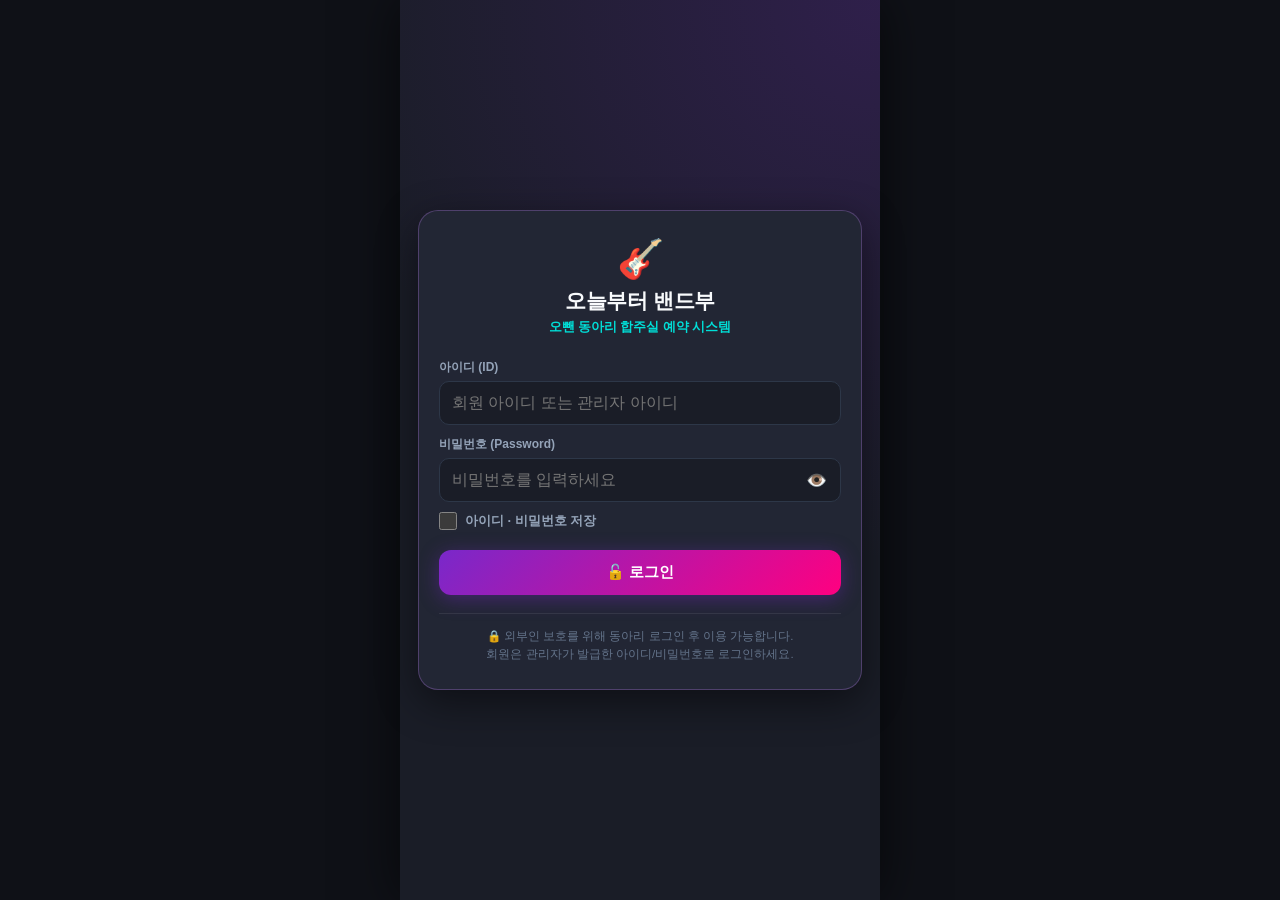
==== commit ab9826fc: "feat: add 4-tier account roles (admin, staff, member, rest) and account edit modal" ====
--- a/public/index.html
+++ b/public/index.html
@@ -41,7 +41,7 @@
       <form id="gateLoginForm" onsubmit="submitGateLogin(event)" autocomplete="on">
         <div class="form-group">
           <label class="form-label" for="loginUsername">아이디 (ID)</label>
-          <input type="text" id="loginUsername" name="username" autocomplete="username" autocapitalize="none" autocorrect="off" spellcheck="false" class="form-input" placeholder="부원 공용 아이디 또는 관리자 아이디" required>
+          <input type="text" id="loginUsername" name="username" autocomplete="username" autocapitalize="none" autocorrect="off" spellcheck="false" class="form-input" placeholder="회원 아이디 또는 관리자 아이디" required>
         </div>
 
         <div class="form-group">
@@ -66,7 +66,7 @@
 
       <div class="login-gate-footer">
         🔒 외부인 보호를 위해 동아리 로그인 후 이용 가능합니다.<br>
-        일반 부원은 관리자가 발급한 공용 아이디/비밀번호로 로그인하세요.
+        회원은 관리자가 발급한 아이디/비밀번호로 로그인하세요.
       </div>
     </div>
   </div>
@@ -98,7 +98,7 @@
         <button class="btn-admin-header" id="btnOpenAdminHub" onclick="openAdminHubModal('tab-accounts')" title="통합 관리자 센터" style="display:none;">
           <span>👑 관리자</span>
         </button>
-        <span class="member-user-badge" id="memberUserBadge" style="display:none;">👤 부원</span>
+        <button type="button" class="member-user-badge" id="memberUserBadge" onclick="openMemberPasswordModal()" title="내 비밀번호 변경" aria-label="내 비밀번호 변경" style="display:none;">👤 회원</button>
         <button class="btn-header-logout" id="btnHeaderLogout" onclick="logoutAuthSession()" title="로그아웃">로그아웃</button>
         <div class="header-status" id="connectionStatus" onclick="openShareModal()">
           <span class="status-dot"></span>
@@ -146,12 +146,15 @@
       <!-- 선택된 일자 상세 현황 패널 -->
       <div class="day-detail-panel">
         <div class="day-detail-header">
-          <div>
+          <div class="day-detail-meta">
             <div class="day-detail-title" id="selectedDateTitle">📅 예약 현황</div>
             <div class="day-detail-sub" id="selectedDateSub">일자를 선택해 주세요</div>
           </div>
           <button class="btn-book-primary" id="btnBookSlot" onclick="openBookingModalForSelectedDate()">
-            <span>➕ 합주 예약</span>
+            <svg class="btn-plus-svg" width="13" height="13" viewBox="0 0 16 16" fill="none" aria-hidden="true">
+              <path d="M8 2.5V13.5M2.5 8H13.5" stroke="currentColor" stroke-width="2.4" stroke-linecap="round"/>
+            </svg>
+            <span>합주 예약</span>
           </button>
         </div>
 
@@ -183,7 +186,10 @@
       <div class="section-header">
         <div class="section-title">🎵 합주곡 레퍼토리</div>
         <button class="section-action-btn" onclick="openSetlistModal()">
-          <span>➕ 곡 추가</span>
+          <svg class="btn-plus-svg" width="13" height="13" viewBox="0 0 16 16" fill="none" aria-hidden="true">
+            <path d="M8 2.5V13.5M2.5 8H13.5" stroke="currentColor" stroke-width="2.4" stroke-linecap="round"/>
+          </svg>
+          <span>곡 추가</span>
         </button>
       </div>
       <div id="setlistContainer">
@@ -270,7 +276,7 @@
           <div class="form-group">
             <div style="display:flex; justify-content:space-between; align-items:center; margin-bottom:5px; height:18px;">
               <label class="form-label" for="bookBandTeam" style="margin-bottom:0;">팀명</label>
-              <button type="button" class="btn-chip-edit admin-only" id="btnBookingEditTeams" onclick="openAdminHubModal('tab-teams')" title="팀명 목록 관리자 수정" style="display:none; padding:1px 7px; font-size:10.5px; line-height:14px;">✏️ 수정</button>
+              <button type="button" class="btn-chip-edit admin-only" id="btnBookingEditTeams" onclick="openTeamChipsModal()" title="팀명 목록 관리자 수정" style="display:none; padding:1px 7px; font-size:10.5px; line-height:14px;">✏️ 수정</button>
             </div>
             <select class="form-select" id="bookBandTeam" onchange="onBandTeamChange()" required>
               <!-- JS 동적 렌더링 -->
@@ -327,7 +333,7 @@
       <!-- [관리자 탭 A] 계정(아이디/패스워드) 생성 및 관리 -->
       <div id="adminTab-tab-accounts" class="admin-tab-pane active">
         <div style="font-size:12px; color:var(--text-sub); margin-bottom:12px; line-height:1.5;">
-          일반 부원이 로그인할 <strong>공용 아이디/비밀번호</strong> 또는 추가 관리자 계정을 생성·관리합니다.
+          회원이 로그인할 계정 또는 운영진/관리자 계정을 생성·관리합니다.
         </div>
 
         <form id="createAccountForm" onsubmit="submitCreateAccount(event)" style="background:rgba(255,255,255,0.03); border:1px solid var(--border-light); border-radius:12px; padding:12px; margin-bottom:14px;">
@@ -336,13 +342,15 @@
             <div class="form-group">
               <label class="form-label" for="newAccountRole">계정 구분</label>
               <select class="form-select" id="newAccountRole">
-                <option value="member">🎸 부원 공용</option>
+                <option value="member" selected>🎸 회원</option>
+                <option value="staff">⭐ 운영진</option>
                 <option value="admin">👑 관리자</option>
+                <option value="rest">💤 휴식 (로그인 차단)</option>
               </select>
             </div>
             <div class="form-group">
               <label class="form-label" for="newAccountDisplayName">표시 이름</label>
-              <input type="text" class="form-input" id="newAccountDisplayName" placeholder="예: 오뺀 부원 공용">
+              <input type="text" class="form-input" id="newAccountDisplayName" placeholder="예: 회원 또는 이름">
             </div>
           </div>
           <div class="form-row">
@@ -419,6 +427,48 @@
           <button type="submit" class="btn-submit">팀명 목록 저장하기</button>
         </form>
       </div>
+    </div>
+  </div>
+
+  <!-- [모달 3-B] 일반 부원 본인 비밀번호 변경 모달 -->
+  <div class="modal-overlay" id="memberPasswordModal">
+    <div class="bottom-sheet">
+      <div class="sheet-header">
+        <div class="sheet-title">🔒 내 비밀번호 변경</div>
+        <button type="button" class="sheet-close-btn" onclick="closeModal('memberPasswordModal')">✕</button>
+      </div>
+      <div class="member-pw-account-banner" id="memberPwAccountInfo">
+        👤 로그인 계정 확인 중...
+      </div>
+      <form id="memberPwForm" onsubmit="submitMemberPasswordChange(event)" autocomplete="off">
+        <div class="form-group">
+          <label class="form-label" for="memberCurrentPw">현재 비밀번호</label>
+          <div class="pw-input-wrapper">
+            <input type="password" id="memberCurrentPw" autocomplete="current-password" oninput="clearMemberPwError()" class="form-input" placeholder="현재 사용 중인 비밀번호" required style="padding-right: 46px;">
+            <button type="button" class="pw-toggle-btn" onclick="toggleMemberPwField('memberCurrentPw', this)" aria-label="현재 비밀번호 보기">👁️</button>
+          </div>
+        </div>
+
+        <div class="form-group">
+          <label class="form-label" for="memberNewPw">새 비밀번호 (4자 이상)</label>
+          <div class="pw-input-wrapper">
+            <input type="password" id="memberNewPw" minlength="4" autocomplete="new-password" oninput="clearMemberPwError()" class="form-input" placeholder="새 비밀번호 4자 이상 입력" required style="padding-right: 46px;">
+            <button type="button" class="pw-toggle-btn" onclick="toggleMemberPwField('memberNewPw', this)" aria-label="새 비밀번호 보기">👁️</button>
+          </div>
+        </div>
+
+        <div class="form-group">
+          <label class="form-label" for="memberNewPwConfirm">새 비밀번호 확인</label>
+          <div class="pw-input-wrapper">
+            <input type="password" id="memberNewPwConfirm" minlength="4" autocomplete="new-password" oninput="clearMemberPwError()" class="form-input" placeholder="새 비밀번호 한 번 더 입력" required style="padding-right: 46px;">
+            <button type="button" class="pw-toggle-btn" onclick="toggleMemberPwField('memberNewPwConfirm', this)" aria-label="새 비밀번호 확인 보기">👁️</button>
+          </div>
+        </div>
+
+        <div id="memberPwError" class="login-gate-error" style="display: none;"></div>
+
+        <button type="submit" class="btn-submit" id="btnMemberPwSubmit">🔒 비밀번호 변경하기</button>
+      </form>
     </div>
   </div>
 
@@ -637,7 +687,7 @@
         </div>
 
         <!-- 확대 안내 및 원터치 확대 버튼 -->
-        <div style="display: flex; gap: 8px; justify-content: center; margin-bottom: 8px;">
+        <div style="display: flex; flex-wrap: wrap; gap: 8px; justify-content: center; margin-bottom: 8px;">
           <button type="button" class="btn-manual-zoom-trigger" onclick="openImageZoom('./safari-guide.jpg', '사파리 바로가기 추가 방법 (우측 메뉴 확대)', 2.2, 'right')">
             🔍 1·2번 표시 부분 크게 확대보기
           </button>
@@ -673,8 +723,8 @@
 
         <!-- 1단계 스크린샷 -->
         <div style="text-align: left; margin-bottom: 16px;">
-          <div style="display: flex; align-items: center; justify-content: space-between; margin-bottom: 6px;">
-            <div style="font-size: 14px; font-weight: 800; color: #4ade80;">
+          <div style="display: flex; align-items: center; justify-content: space-between; gap: 8px; margin-bottom: 6px;">
+            <div style="font-size: 14px; font-weight: 800; color: #4ade80; min-width: 0;">
               1️⃣ 크롬 우측 상단 점 3개 메뉴 [ ⋮ ] 터치
             </div>
             <button type="button" class="btn-step-zoom" onclick="openImageZoom('./chrome-guide-1.jpg', '1단계: 우측 상단 점 3개 메뉴 [⋮] 터치', 1.8, 'top-right')">🔍 확대</button>
@@ -687,8 +737,8 @@
 
         <!-- 2단계 스크린샷 -->
         <div style="text-align: left; margin-bottom: 16px;">
-          <div style="display: flex; align-items: center; justify-content: space-between; margin-bottom: 6px;">
-            <div style="font-size: 14px; font-weight: 800; color: #4ade80;">
+          <div style="display: flex; align-items: center; justify-content: space-between; gap: 8px; margin-bottom: 6px;">
+            <div style="font-size: 14px; font-weight: 800; color: #4ade80; min-width: 0;">
               2️⃣ 메뉴에서 [설치 및 바로가기 만들기] 터치
             </div>
             <button type="button" class="btn-step-zoom" onclick="openImageZoom('./chrome-guide-2.jpg', '2단계: [설치 및 바로가기 만들기] 터치', 1.8, 'bottom')">🔍 확대</button>
@@ -701,8 +751,8 @@
 
         <!-- 3단계 스크린샷 -->
         <div style="text-align: left; margin-bottom: 16px;">
-          <div style="display: flex; align-items: center; justify-content: space-between; margin-bottom: 6px;">
-            <div style="font-size: 14px; font-weight: 800; color: #4ade80;">
+          <div style="display: flex; align-items: center; justify-content: space-between; gap: 8px; margin-bottom: 6px;">
+            <div style="font-size: 14px; font-weight: 800; color: #4ade80; min-width: 0;">
               3️⃣ [바로가기 만들기] 터치!
             </div>
             <button type="button" class="btn-step-zoom" onclick="openImageZoom('./chrome-guide-3.jpg', '3단계: [바로가기 만들기] 터치', 1.8, 'center')">🔍 확대</button>
@@ -735,11 +785,46 @@
       </div>
     </div>
     <div class="image-zoom-controls">
-      <button type="button" class="btn-zoom-ctrl" onclick="adjustImageZoom(-0.5)">➖ 축소</button>
+      <button type="button" class="btn-zoom-ctrl" onclick="adjustImageZoom(-0.5)">− 축소</button>
       <button type="button" class="btn-zoom-ctrl" id="btnZoomLevelText" onclick="setImageZoom(1)">100%</button>
       <button type="button" class="btn-zoom-ctrl highlight" onclick="setImageZoom(2.2)">🔍 2.2배</button>
-      <button type="button" class="btn-zoom-ctrl" onclick="adjustImageZoom(0.6)">➕ 확대</button>
+      <button type="button" class="btn-zoom-ctrl" onclick="adjustImageZoom(0.6)">+ 확대</button>
       <button type="button" class="btn-zoom-ctrl close" onclick="closeImageZoom()">닫기</button>
+    </div>
+  </div>
+
+  <!-- [모달 13] 계정 정보(이름, 구분) 수정 모달 -->
+  <div class="modal-overlay" id="editAccountModal">
+    <div class="bottom-sheet" style="max-width: 440px;">
+      <div class="sheet-header">
+        <div class="sheet-title">✏️ 계정 정보 수정</div>
+        <button type="button" class="sheet-close" onclick="closeModal('editAccountModal')">✕</button>
+      </div>
+      <form id="editAccountForm" onsubmit="submitEditAccount(event)" style="padding: 12px 14px 20px;">
+        <input type="hidden" id="editAccountUserId">
+        <div class="form-group" style="margin-bottom: 12px;">
+          <label class="form-label" for="editAccountRole" style="font-size:12px; font-weight:700;">계정 구분</label>
+          <select class="form-select" id="editAccountRole">
+            <option value="member">🎸 회원</option>
+            <option value="staff">⭐ 운영진</option>
+            <option value="admin">👑 관리자</option>
+            <option value="rest">💤 휴식 (로그인 차단)</option>
+          </select>
+        </div>
+        <div class="form-group" style="margin-bottom: 12px;">
+          <label class="form-label" for="editAccountUsername" style="font-size:12px; font-weight:700;">아이디 (ID / 이름)</label>
+          <input type="text" class="form-input" id="editAccountUsername" placeholder="아이디 입력 (2자 이상)" required autocapitalize="none" autocorrect="off" spellcheck="false">
+          <div id="editAccountUsernameHint" style="font-size: 11px; color: var(--text-dim); margin-top: 4px;">로그인 시 사용하는 고유 아이디입니다.</div>
+        </div>
+        <div class="form-group" style="margin-bottom: 16px;">
+          <label class="form-label" for="editAccountDisplayName" style="font-size:12px; font-weight:700;">계정 표시 이름</label>
+          <input type="text" class="form-input" id="editAccountDisplayName" placeholder="예: 회원 또는 성함" required>
+        </div>
+        <div style="display: flex; gap: 8px;">
+          <button type="button" class="btn-cancel" style="flex: 1;" onclick="closeModal('editAccountModal')">취소</button>
+          <button type="submit" class="btn-submit" style="flex: 2; margin: 0;">저장하기</button>
+        </div>
+      </form>
     </div>
   </div>
 
--- a/public/style.css
+++ b/public/style.css
@@ -325,6 +325,7 @@
   display: flex;
   justify-content: space-between;
   align-items: center;
+  gap: 10px;
   margin-bottom: 14px;
   padding: 4px 0 10px 0;
   border-bottom: 1px solid var(--border-light);
@@ -338,6 +339,8 @@
   align-items: center;
   gap: 6px;
   letter-spacing: -0.3px;
+  min-width: 0;
+  word-break: keep-all;
 }
 
 .section-action-btn {
@@ -346,15 +349,23 @@
   border: none;
   font-size: 12px;
   font-weight: 800;
-  padding: 7px 14px;
+  padding: 8px 13px;
   border-radius: 20px;
-  display: flex;
-  align-items: center;
+  display: inline-flex;
+  align-items: center;
+  justify-content: center;
   gap: 5px;
   cursor: pointer;
   box-shadow: var(--accent-glow);
   transition: all 0.15s ease;
   white-space: nowrap;
+  flex-shrink: 0;
+  line-height: 1.2;
+}
+
+.btn-plus-svg {
+  display: block;
+  flex-shrink: 0;
 }
 
 .section-action-btn:hover {
@@ -471,6 +482,8 @@
   border-radius: 4px;
   font-weight: 700;
   font-size: 10px;
+  white-space: nowrap;
+  flex-shrink: 0;
 }
 
 /* 요일 헤더 */
@@ -665,6 +678,30 @@
   }
   .calendar-days-grid {
     gap: 2px;
+  }
+  .day-detail-panel {
+    padding: 14px 12px;
+  }
+  .day-detail-title {
+    font-size: 15px;
+    gap: 5px;
+  }
+  .btn-book-primary {
+    padding: 8px 12px;
+    font-size: 12px;
+  }
+  .member-user-badge {
+    max-width: 82px;
+  }
+  .admin-tab-btn {
+    font-size: 11px;
+    padding: 7px 3px;
+  }
+}
+
+@media (max-width: 365px) {
+  .brand-badge {
+    display: none;
   }
 }
 
@@ -692,8 +729,20 @@
   .brand-title {
     font-size: 13px;
   }
-  .brand-badge {
-    display: none;
+  .day-detail-title {
+    font-size: 14px;
+  }
+  .day-count-badge {
+    font-size: 10px;
+    padding: 2px 6px;
+  }
+  .btn-book-primary {
+    padding: 7px 10px;
+    font-size: 11.5px;
+  }
+  .btn-share-icon, .btn-edit-res, .btn-cancel-res, .btn-force-cancel {
+    font-size: 10.5px;
+    padding: 6px 4px;
   }
 }
 
@@ -789,7 +838,13 @@
   display: flex;
   justify-content: space-between;
   align-items: center;
+  gap: 10px;
   margin-bottom: 12px;
+}
+
+.day-detail-meta {
+  flex: 1;
+  min-width: 0;
 }
 
 .day-detail-title {
@@ -798,28 +853,63 @@
   color: var(--text-main);
   display: flex;
   align-items: center;
+  flex-wrap: wrap;
   gap: 6px;
+  line-height: 1.3;
+}
+
+.day-date-text {
+  white-space: nowrap;
+  flex-shrink: 0;
+}
+
+.day-count-badge {
+  display: inline-flex;
+  align-items: center;
+  justify-content: center;
+  padding: 2px 8px;
+  border-radius: 999px;
+  font-size: 11px;
+  font-weight: 800;
+  line-height: 1.25;
+  white-space: nowrap;
+  flex-shrink: 0;
+  background: rgba(168, 85, 247, 0.22);
+  color: #e9d5ff;
+  border: 1px solid rgba(192, 132, 252, 0.42);
+}
+
+.day-count-badge.is-empty {
+  background: rgba(148, 163, 184, 0.14);
+  color: var(--text-sub);
+  border-color: rgba(148, 163, 184, 0.28);
 }
 
 .day-detail-sub {
   font-size: 11px;
   color: var(--text-dim);
-  margin-top: 2px;
+  margin-top: 3px;
+  line-height: 1.35;
+  word-break: keep-all;
 }
 
 .btn-book-primary {
   background: var(--accent-gradient);
-  color: white;
+  color: #ffffff;
   border: none;
-  font-size: 12px;
-  font-weight: 800;
-  padding: 8px 14px;
+  font-size: 12.5px;
+  font-weight: 800;
+  padding: 9px 13px;
   border-radius: 10px;
   cursor: pointer;
   box-shadow: var(--accent-glow);
-  display: flex;
-  align-items: center;
-  gap: 4px;
+  display: inline-flex;
+  align-items: center;
+  justify-content: center;
+  gap: 5px;
+  white-space: nowrap;
+  flex-shrink: 0;
+  line-height: 1.2;
   transition: transform 0.1s;
 }
 
@@ -849,7 +939,7 @@
   padding: 12px 14px;
   display: flex;
   flex-direction: column;
-  gap: 10px;
+  gap: 8px;
   box-shadow: 0 2px 8px rgba(0, 0, 0, 0.2);
   transition: all 0.2s ease;
 }
@@ -863,6 +953,7 @@
   display: flex;
   justify-content: space-between;
   align-items: center;
+  gap: 8px;
   width: 100%;
 }
 
@@ -887,42 +978,44 @@
 
 .timeline-bottom-row {
   display: flex;
-  justify-content: space-between;
-  align-items: center;
-  width: 100%;
-  gap: 10px;
+  flex-direction: column;
+  align-items: stretch;
+  width: 100%;
+  gap: 8px;
 }
 
 .timeline-member {
   display: inline-flex;
   align-items: center;
   gap: 6px;
-  font-size: 13px;
+  font-size: 13.5px;
   font-weight: 600;
   color: #e2e8f0;
-  white-space: nowrap;
-  overflow: hidden;
-  text-overflow: ellipsis;
+  width: 100%;
   min-width: 0;
 }
 
 .timeline-user-icon {
   font-size: 13px;
   opacity: 0.85;
+  flex-shrink: 0;
 }
 
 .timeline-user-name {
-  white-space: nowrap;
-  overflow: hidden;
-  text-overflow: ellipsis;
+  white-space: normal;
+  word-break: keep-all;
+  overflow-wrap: break-word;
+  line-height: 1.35;
 }
 
 .timeline-actions {
-  display: inline-flex;
+  display: grid;
+  grid-template-columns: repeat(3, minmax(0, 1fr));
   align-items: center;
   gap: 6px;
-  flex-shrink: 0;
-  white-space: nowrap;
+  width: 100%;
+  padding-top: 6px;
+  border-top: 1px dashed rgba(255, 255, 255, 0.08);
 }
 
 .timeline-info {
@@ -984,17 +1077,18 @@
   background: rgba(56, 189, 248, 0.14);
   color: #38bdf8;
   border: 1px solid rgba(56, 189, 248, 0.35);
-  padding: 6px 10px;
+  padding: 6px 6px;
   border-radius: 8px;
   font-size: 11px;
   font-weight: 700;
   cursor: pointer;
   white-space: nowrap;
-  flex-shrink: 0;
+  width: 100%;
+  min-height: 32px;
   display: inline-flex;
   align-items: center;
   justify-content: center;
-  gap: 2px;
+  gap: 3px;
   transition: all 0.15s ease;
 }
 
@@ -1007,13 +1101,14 @@
   background: rgba(239, 68, 68, 0.12);
   color: #f87171;
   border: 1px solid rgba(239, 68, 68, 0.25);
-  padding: 6px 11px;
+  padding: 6px 6px;
   border-radius: 8px;
   font-size: 11px;
   font-weight: 700;
   cursor: pointer;
   white-space: nowrap;
-  flex-shrink: 0;
+  width: 100%;
+  min-height: 32px;
   display: inline-flex;
   align-items: center;
   justify-content: center;
@@ -1114,6 +1209,8 @@
   display: flex;
   justify-content: space-between;
   align-items: center;
+  gap: 8px;
+  flex-wrap: wrap;
   margin-bottom: 8px;
 }
 
@@ -1155,6 +1252,8 @@
   color: var(--text-main);
   margin-bottom: 6px;
   line-height: 1.4;
+  word-break: keep-all;
+  overflow-wrap: break-word;
 }
 
 .notice-content {
@@ -1162,6 +1261,8 @@
   color: var(--text-sub);
   line-height: 1.5;
   white-space: pre-wrap;
+  word-break: keep-all;
+  overflow-wrap: break-word;
 }
 
 .notice-footer {
@@ -1195,32 +1296,40 @@
   background: var(--bg-card);
   border: 1px solid var(--border-light);
   border-radius: 12px;
-  padding: 14px 16px;
+  padding: 14px 14px;
   margin-bottom: 10px;
   display: flex;
-  justify-content: space-between;
-  align-items: center;
+  flex-direction: column;
+  align-items: stretch;
+  gap: 10px;
 }
 
 .song-info {
   display: flex;
   flex-direction: column;
-  gap: 3px;
+  gap: 4px;
+  min-width: 0;
 }
 
 .song-title {
   font-size: 15px;
   font-weight: 700;
   color: var(--text-main);
+  word-break: keep-all;
+  overflow-wrap: break-word;
+  line-height: 1.35;
 }
 
 .song-artist {
   font-size: 12px;
   color: var(--text-sub);
+  word-break: keep-all;
+  overflow-wrap: break-word;
 }
 
 .song-tags {
   display: flex;
+  flex-wrap: wrap;
   gap: 6px;
   margin-top: 4px;
 }
@@ -1231,12 +1340,17 @@
   padding: 2px 6px;
   border-radius: 4px;
   color: #94a3b8;
+  white-space: nowrap;
 }
 
 .song-actions {
   display: flex;
   align-items: center;
-  gap: 8px;
+  justify-content: flex-end;
+  flex-wrap: wrap;
+  gap: 6px;
+  padding-top: 8px;
+  border-top: 1px dashed rgba(255, 255, 255, 0.08);
 }
 
 .btn-link {
@@ -1244,13 +1358,15 @@
   color: #ff4d4d;
   border: 1px solid rgba(255, 0, 0, 0.3);
   padding: 6px 10px;
-  border-radius: 6px;
+  border-radius: 7px;
   font-size: 11px;
   font-weight: 700;
   text-decoration: none;
-  display: flex;
+  display: inline-flex;
   align-items: center;
   gap: 4px;
+  white-space: nowrap;
+  flex-shrink: 0;
 }
 
 /* 부원 명부 카드 */
@@ -1634,13 +1750,50 @@
   gap: 3px;
   font-size: 10.5px;
   font-weight: 700;
+  font-family: inherit;
+  line-height: 1.2;
+  -webkit-appearance: none;
+  appearance: none;
   color: #c084fc;
   background: rgba(121, 40, 202, 0.16);
   border: 1px solid rgba(192, 132, 252, 0.35);
   padding: 4px 7px;
   border-radius: 20px;
-  white-space: nowrap;
-  flex-shrink: 0;
+  cursor: pointer;
+  white-space: nowrap;
+  flex-shrink: 0;
+  max-width: 110px;
+  overflow: hidden;
+  text-overflow: ellipsis;
+  transition: all 0.15s ease;
+}
+
+.member-user-badge:focus-visible {
+  outline: none;
+  box-shadow: 0 0 0 2px rgba(192, 132, 252, 0.55);
+}
+
+.member-user-badge:hover {
+  background: rgba(121, 40, 202, 0.24);
+  border-color: rgba(192, 132, 252, 0.55);
+}
+
+.member-user-badge:active {
+  transform: scale(0.96);
+  background: rgba(121, 40, 202, 0.34);
+  border-color: rgba(192, 132, 252, 0.75);
+}
+
+.member-pw-account-banner {
+  background: rgba(121, 40, 202, 0.12);
+  border: 1px solid rgba(192, 132, 252, 0.3);
+  border-radius: 10px;
+  padding: 10px 12px;
+  margin-bottom: 12px;
+  font-size: 12.5px;
+  color: #e9d5ff;
+  line-height: 1.45;
+  word-break: break-word;
 }
 
 .btn-header-logout {
@@ -1753,12 +1906,24 @@
   border: 1px solid rgba(245, 158, 11, 0.45);
 }
 
+.admin-account-role-badge.role-staff {
+  background: rgba(168, 85, 247, 0.2);
+  color: #c084fc;
+  border: 1px solid rgba(168, 85, 247, 0.45);
+}
+
 .admin-account-role-badge.role-member {
   background: rgba(0, 223, 216, 0.15);
   color: #00dfd8;
   border: 1px solid rgba(0, 223, 216, 0.35);
 }
 
+.admin-account-role-badge.role-rest {
+  background: rgba(148, 163, 184, 0.15);
+  color: #94a3b8;
+  border: 1px solid rgba(148, 163, 184, 0.35);
+}
+
 .admin-account-sub {
   font-size: 11px;
   color: var(--text-dim);
@@ -1770,6 +1935,22 @@
   align-items: center;
   gap: 5px;
   flex-shrink: 0;
+}
+
+.btn-acct-edit {
+  background: rgba(168, 85, 247, 0.15);
+  border: 1px solid rgba(168, 85, 247, 0.35);
+  color: #c084fc;
+  font-size: 11px;
+  font-weight: 700;
+  padding: 5px 8px;
+  border-radius: 7px;
+  cursor: pointer;
+  white-space: nowrap;
+  flex-shrink: 0;
+  display: inline-flex;
+  align-items: center;
+  gap: 3px;
 }
 
 .btn-acct-pw {
@@ -1781,6 +1962,11 @@
   padding: 5px 8px;
   border-radius: 7px;
   cursor: pointer;
+  white-space: nowrap;
+  flex-shrink: 0;
+  display: inline-flex;
+  align-items: center;
+  gap: 3px;
 }
 
 .btn-acct-del {
@@ -1792,6 +1978,11 @@
   padding: 5px 8px;
   border-radius: 7px;
   cursor: pointer;
+  white-space: nowrap;
+  flex-shrink: 0;
+  display: inline-flex;
+  align-items: center;
+  gap: 3px;
 }
 
 .btn-setlist-del {
@@ -1800,9 +1991,14 @@
   color: #f87171;
   font-size: 11px;
   font-weight: 700;
-  padding: 5px 8px;
-  border-radius: 6px;
-  cursor: pointer;
+  padding: 6px 10px;
+  border-radius: 7px;
+  cursor: pointer;
+  white-space: nowrap;
+  flex-shrink: 0;
+  display: inline-flex;
+  align-items: center;
+  gap: 3px;
 }
 
 .quick-chip-group {
@@ -1880,17 +2076,19 @@
   background: linear-gradient(135deg, #ef4444 0%, #b91c1c 100%);
   color: white;
   border: none;
-  padding: 6px 11px;
+  padding: 6px 6px;
   border-radius: 8px;
   font-size: 11px;
   font-weight: 800;
   cursor: pointer;
   box-shadow: 0 2px 8px rgba(239, 68, 68, 0.4);
   white-space: nowrap;
-  flex-shrink: 0;
+  width: 100%;
+  min-height: 32px;
   display: inline-flex;
   align-items: center;
   justify-content: center;
+  gap: 3px;
   transition: all 0.15s ease;
 }
 
@@ -1940,17 +2138,26 @@
   background: rgba(254, 229, 0, 0.15);
   color: #facc15;
   border: 1px solid rgba(254, 229, 0, 0.35);
-  padding: 6px 11px;
+  padding: 6px 6px;
   border-radius: 8px;
   font-size: 11px;
   font-weight: 700;
   cursor: pointer;
   display: inline-flex;
   align-items: center;
+  justify-content: center;
   gap: 3px;
   white-space: nowrap;
-  flex-shrink: 0;
+  width: 100%;
+  min-height: 32px;
   transition: all 0.15s ease;
+}
+
+@media (max-width: 350px) {
+  .btn-share-icon, .btn-edit-res, .btn-cancel-res, .btn-force-cancel {
+    font-size: 10.5px;
+    padding: 6px 4px;
+  }
 }
 
 .btn-share-icon:active {
